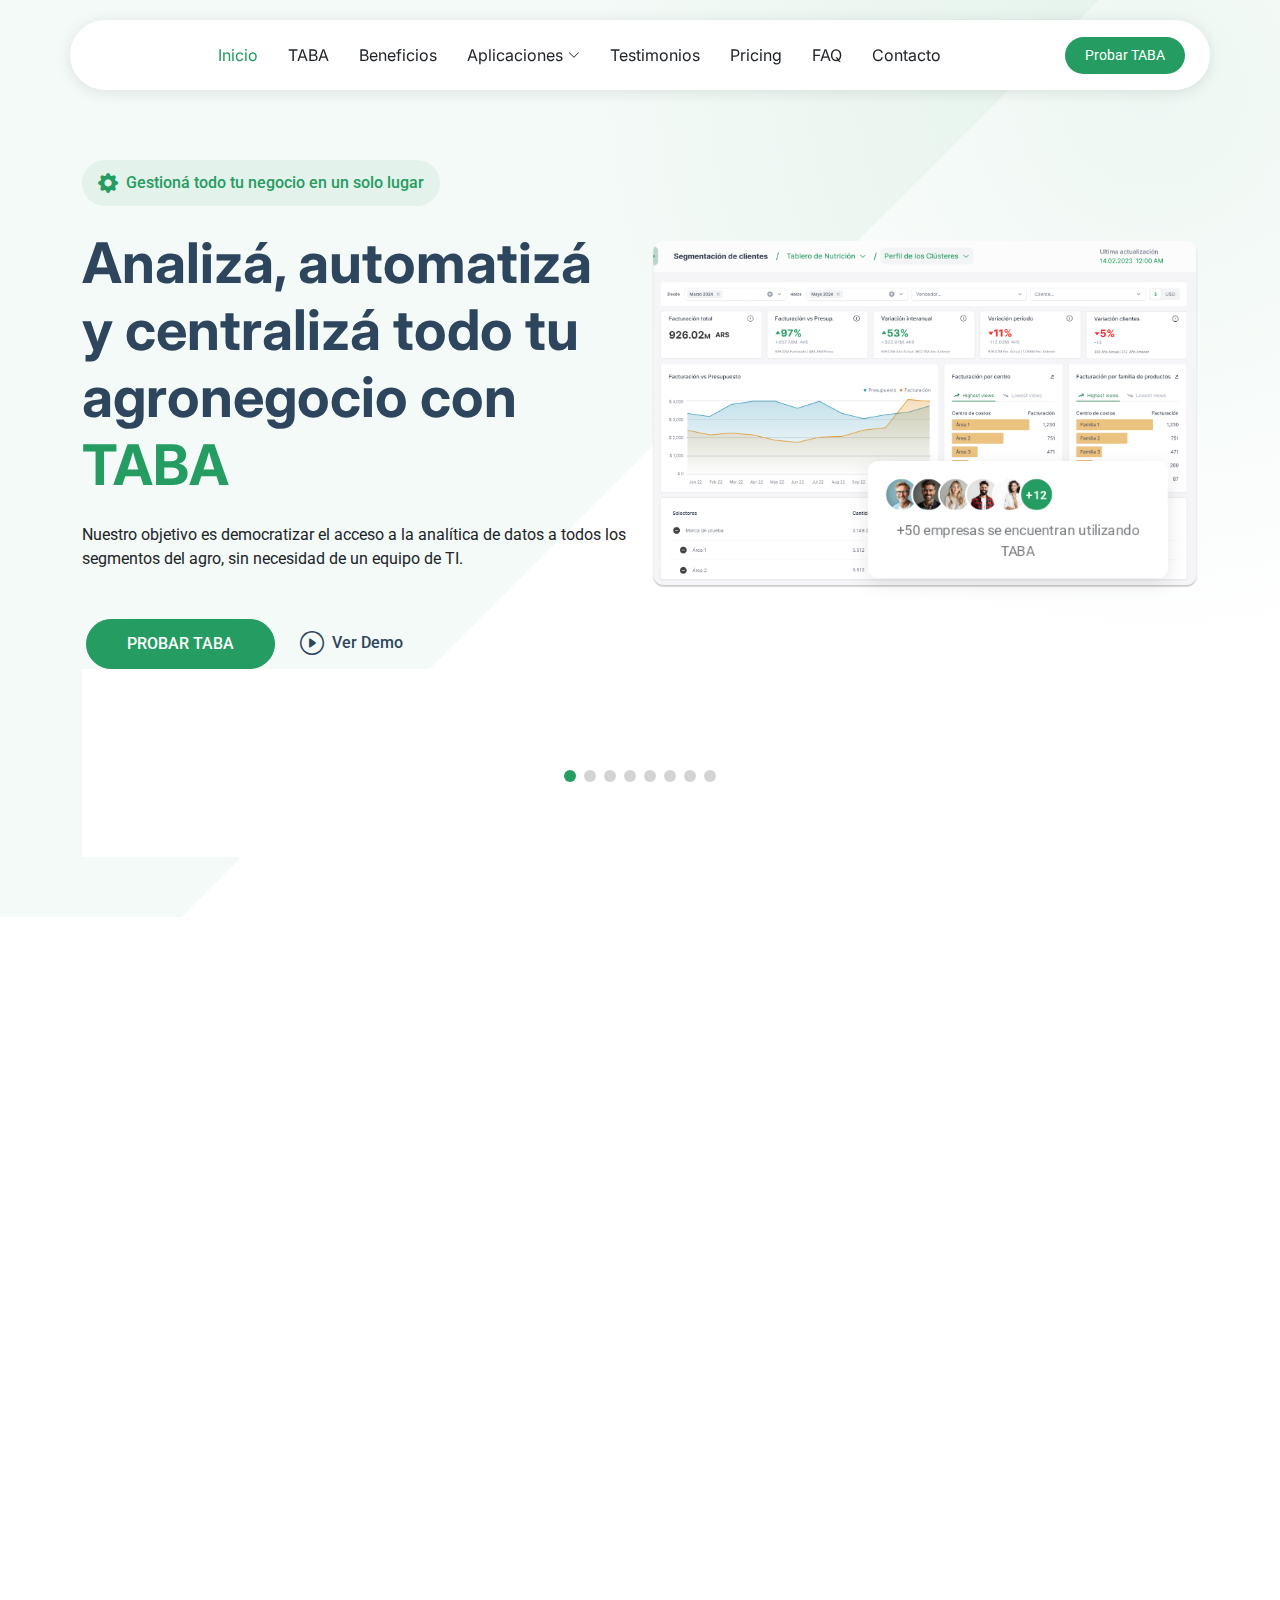
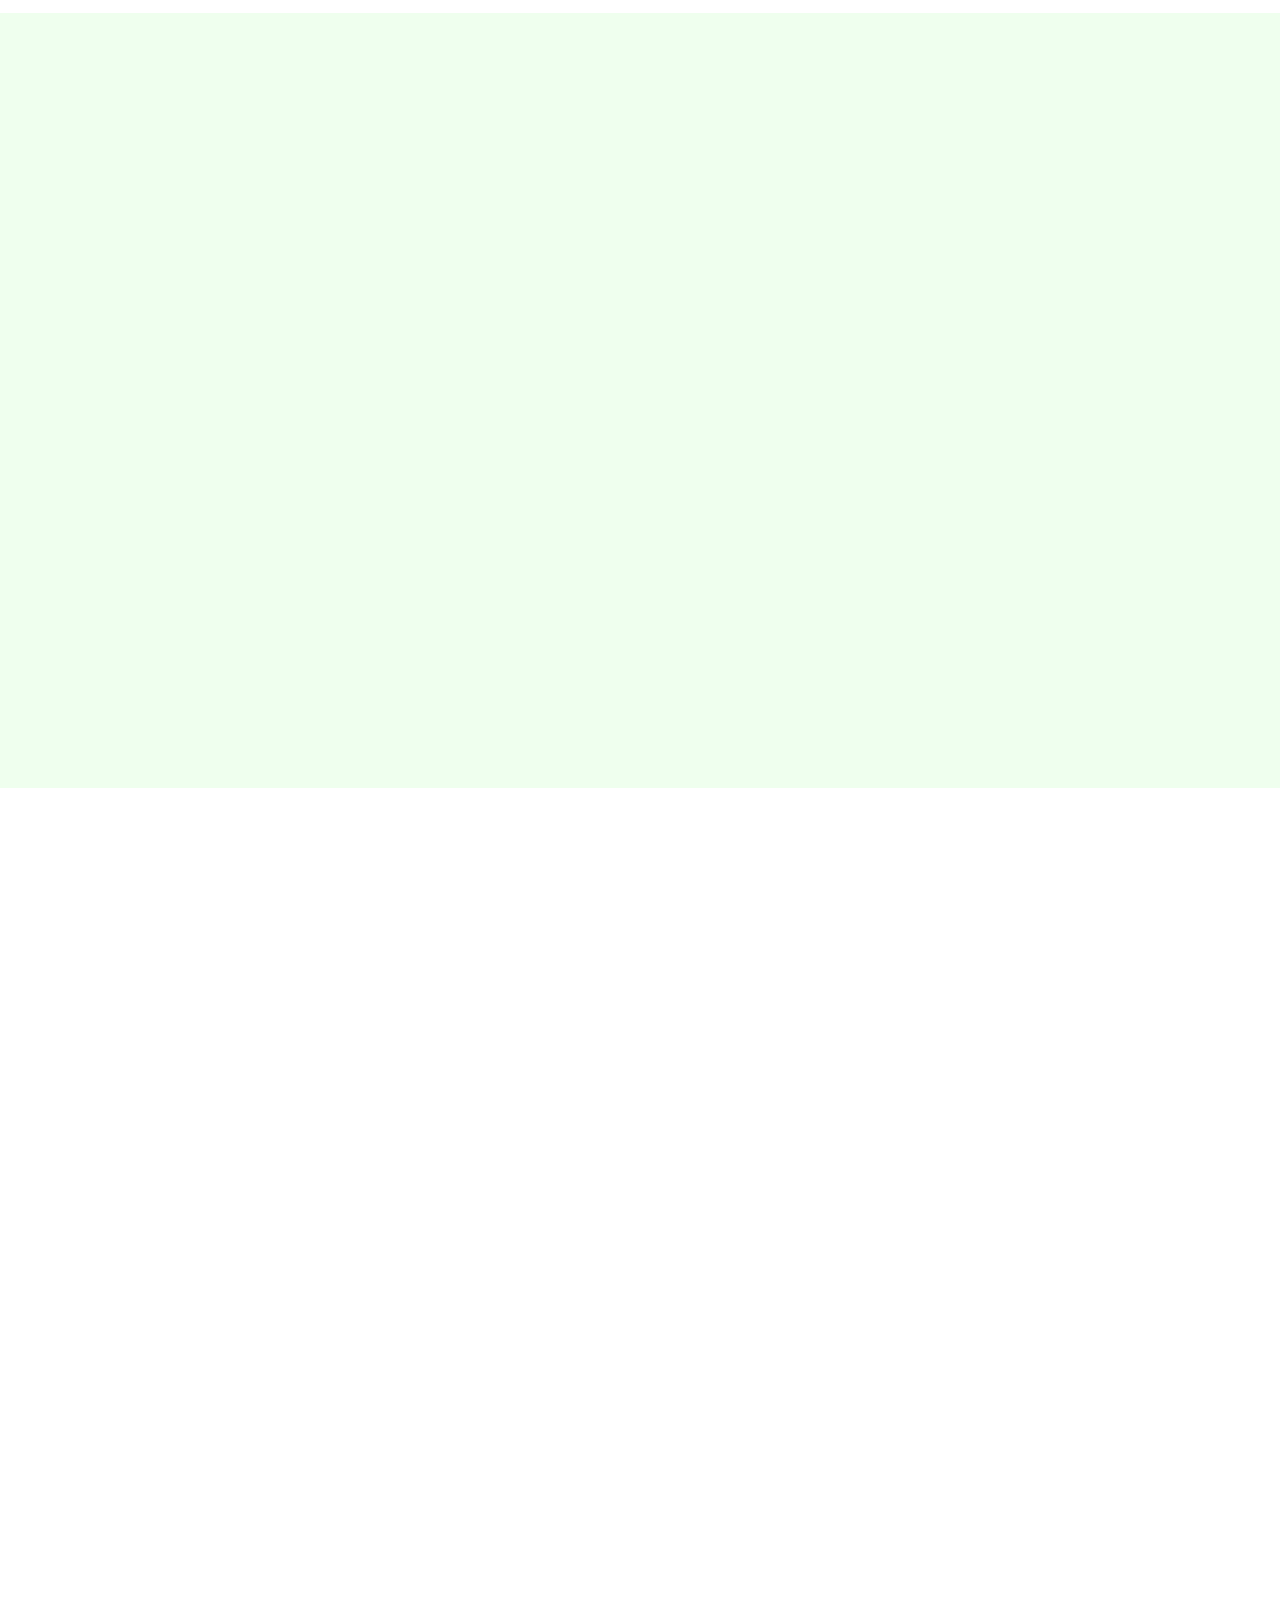
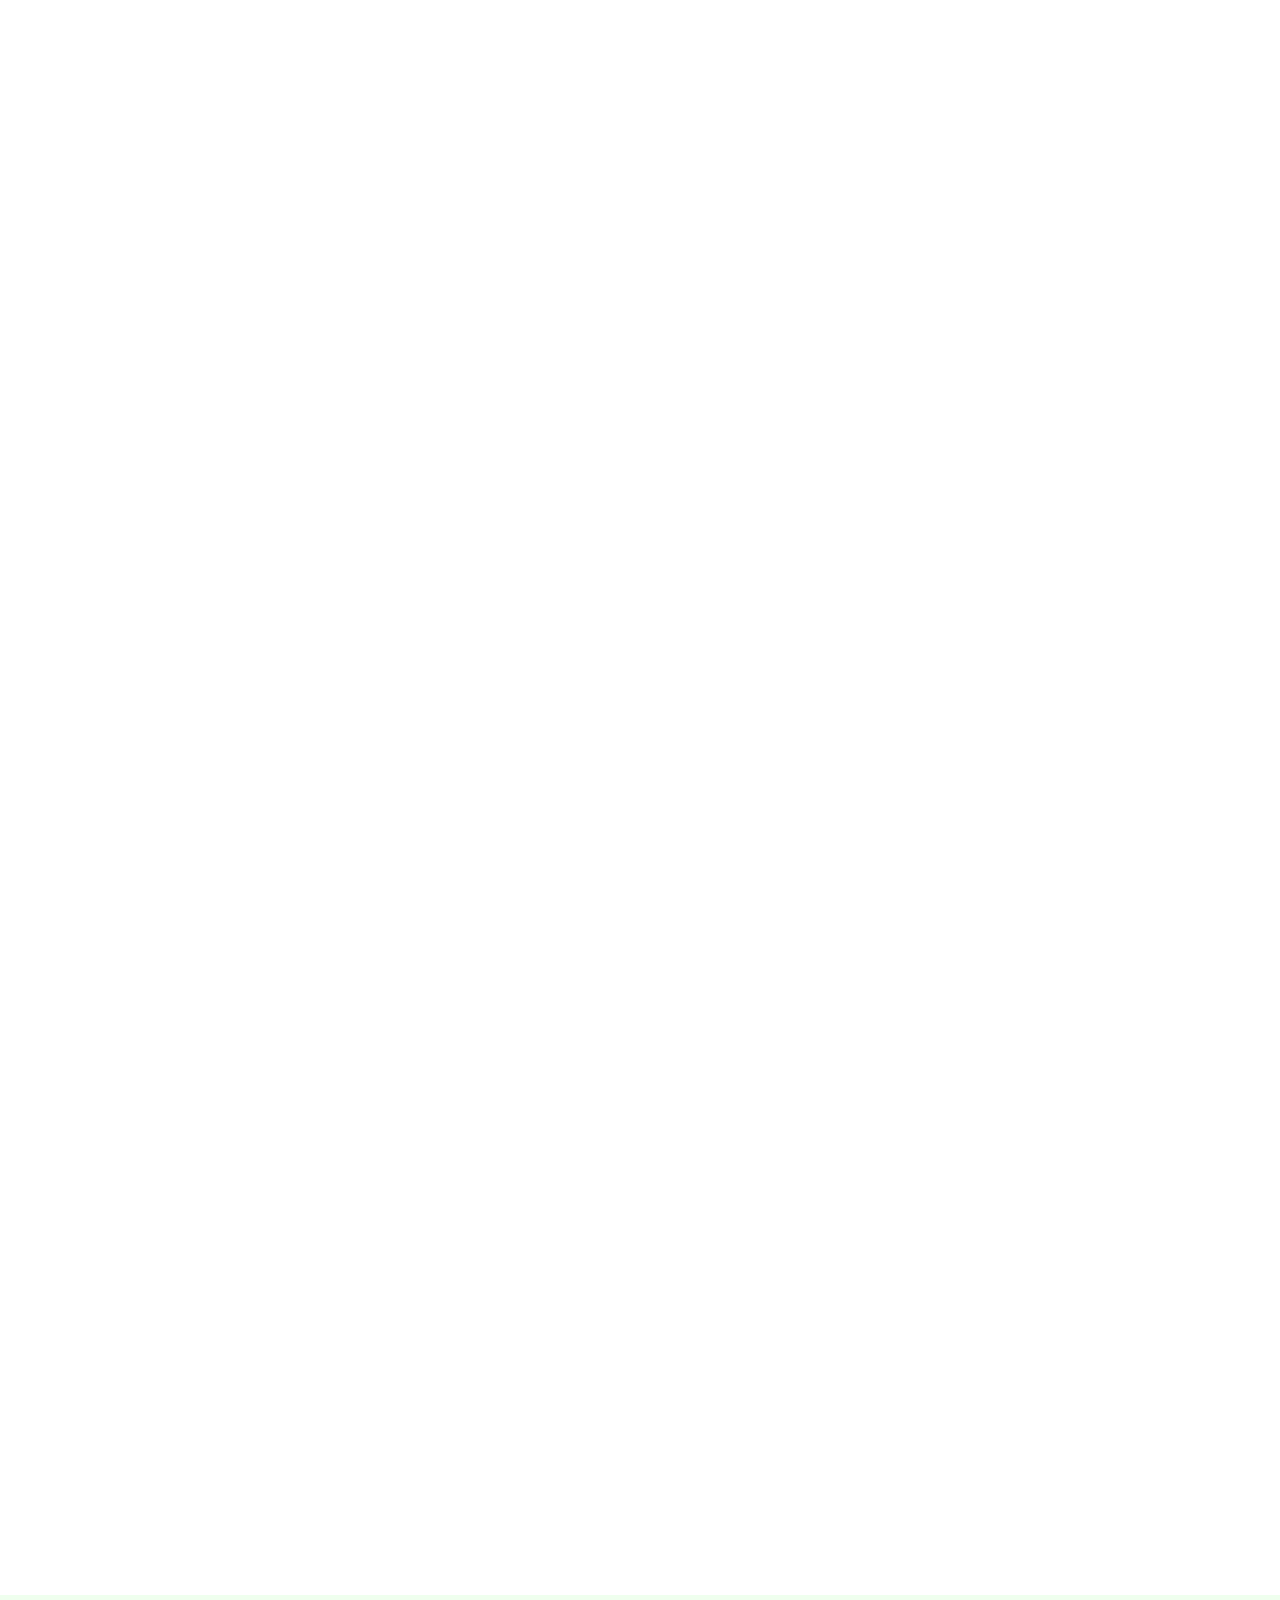
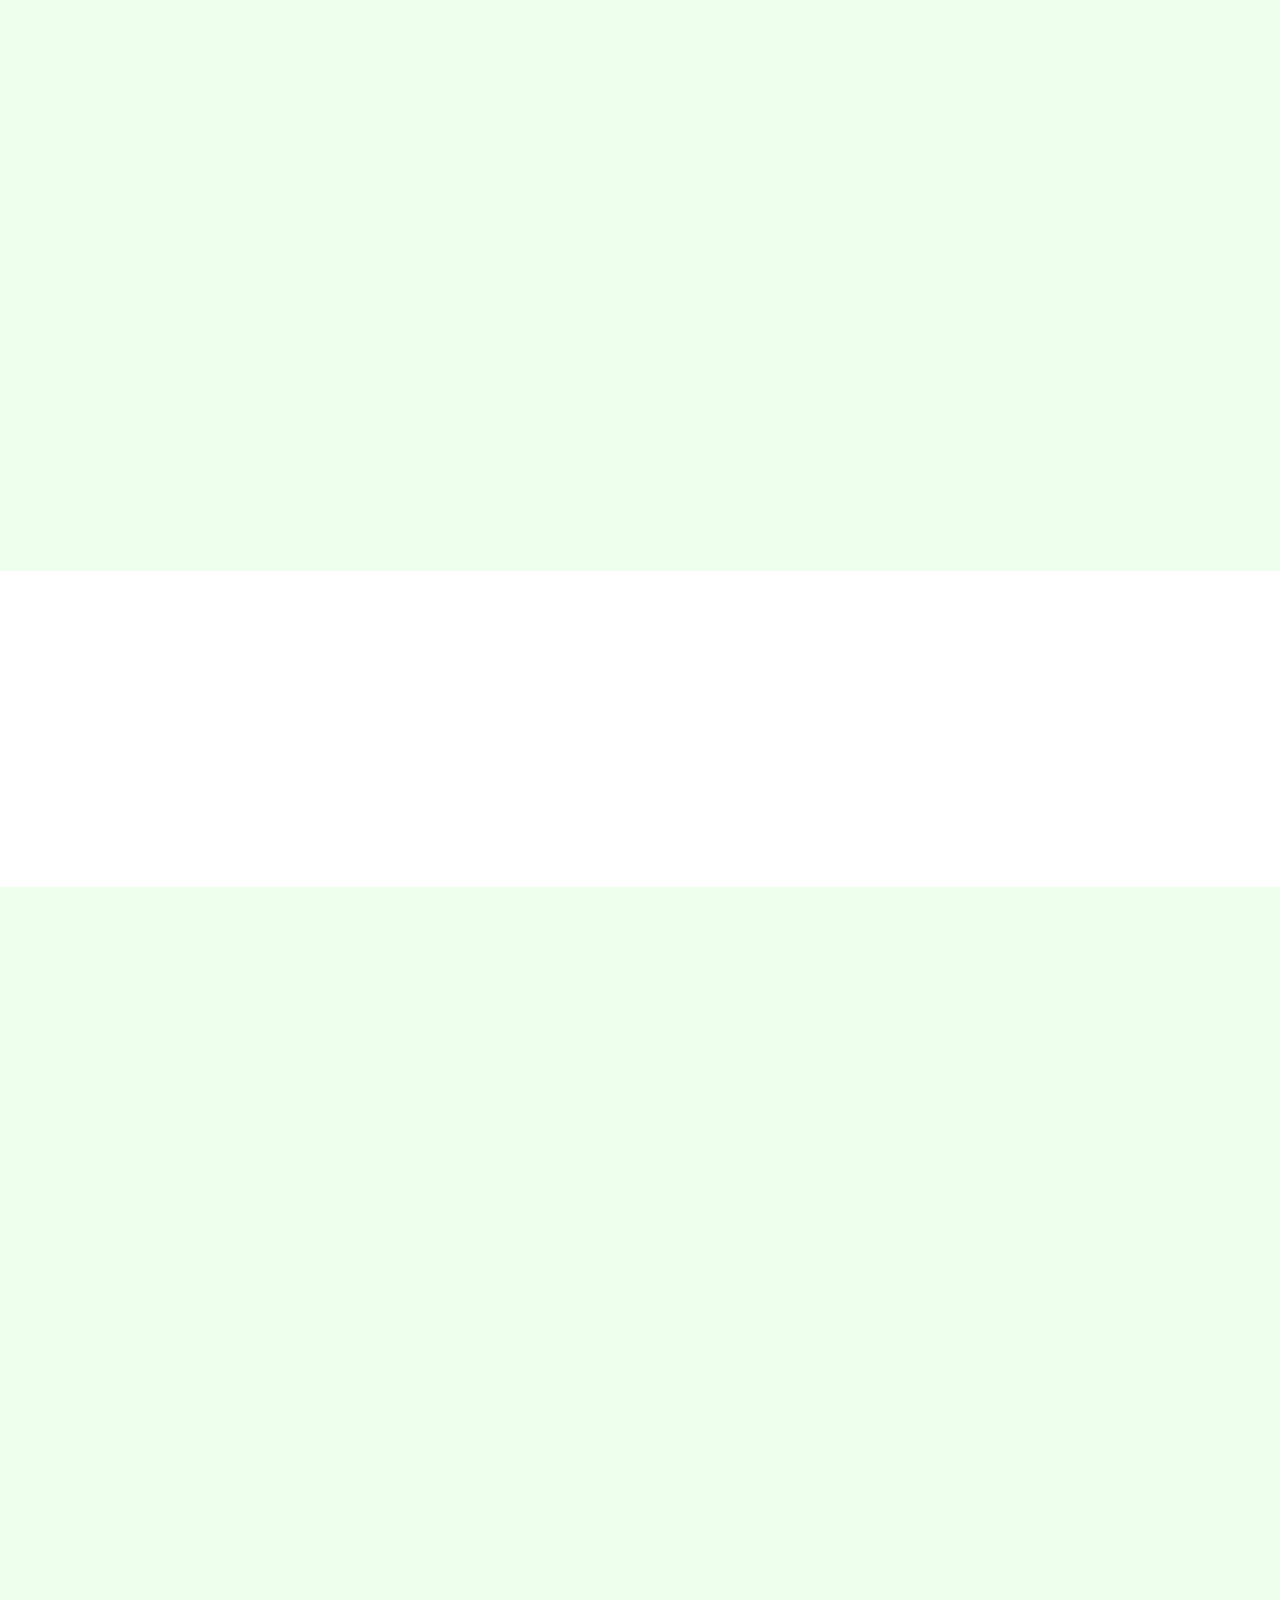
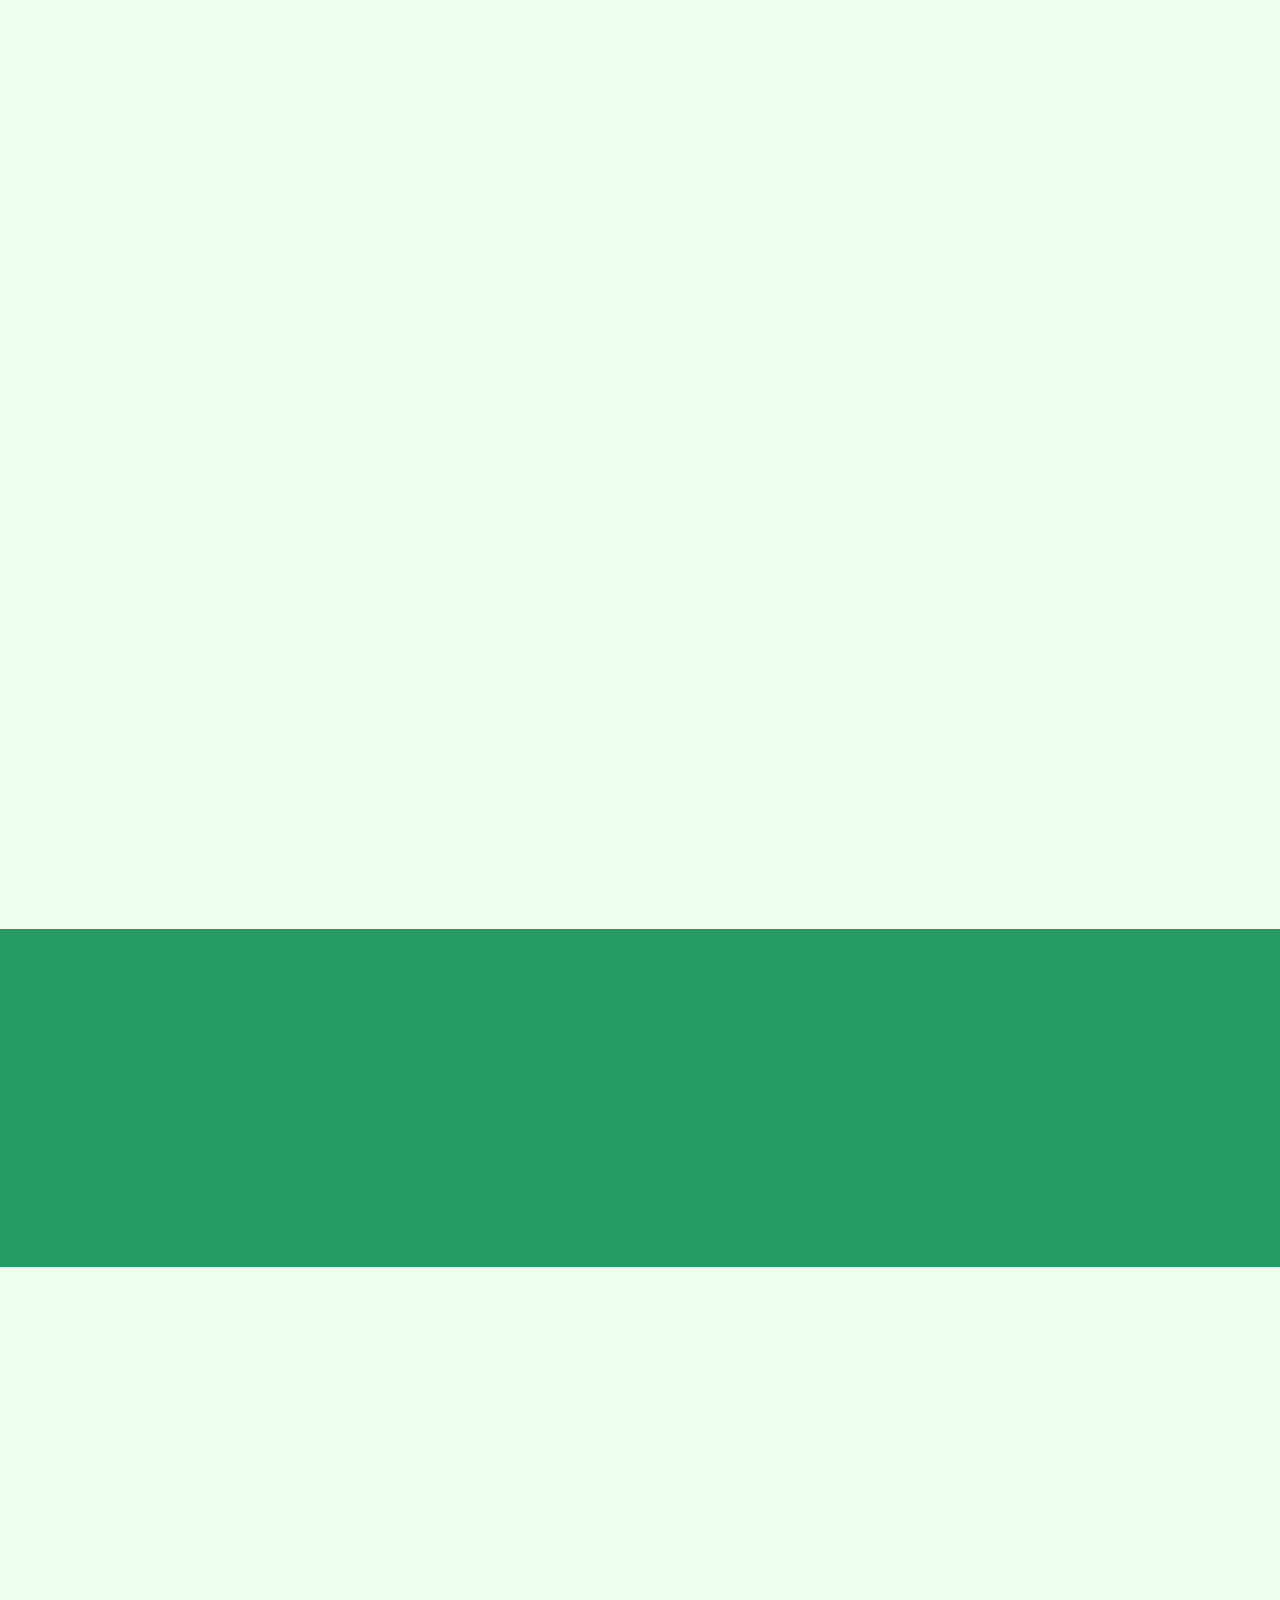
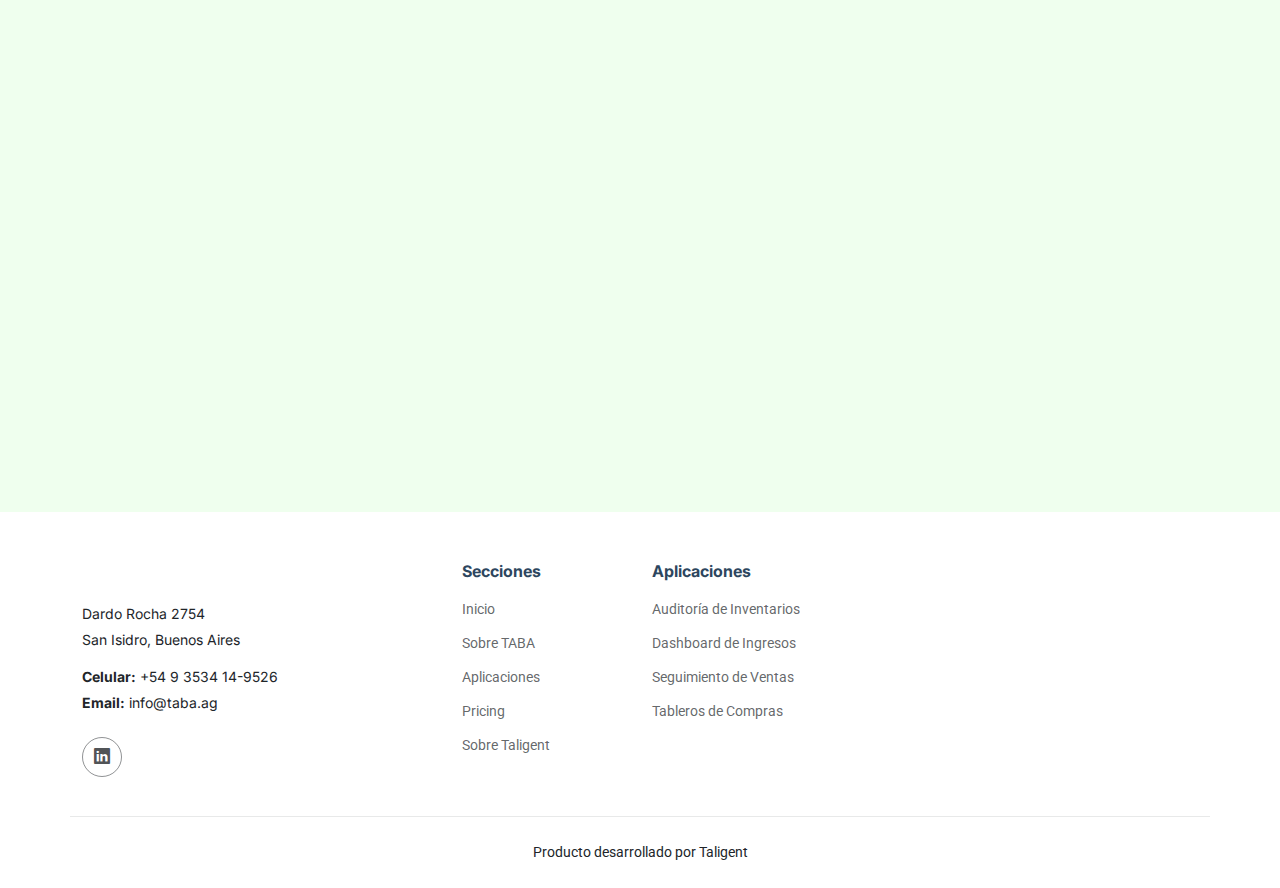
==== index.html @ 94d6a169 "Update index.html" ====
<!DOCTYPE html>
<html lang="en">

<head>
  <meta charset="utf-8">
  <meta content="width=device-width, initial-scale=1.0" name="viewport">
  <title>TABA - Taligent AgriBusiness Applications</title>
  <meta name="description" content="">
  <meta name="keywords" content="">

  <!-- Favicons -->
  <link href="assets/img/favicon.png" rel="icon">
  <link href="assets/img/apple-touch-icon.png" rel="apple-touch-icon">

  <!-- Fonts -->
  <link href="https://fonts.googleapis.com" rel="preconnect">
  <link href="https://fonts.gstatic.com" rel="preconnect" crossorigin>
  <link href="https://fonts.googleapis.com/css2?family=Roboto:ital,wght@0,100;0,300;0,400;0,500;0,700;0,900;1,100;1,300;1,400;1,500;1,700;1,900&family=Inter:wght@100;200;300;400;500;600;700;800;900&family=Nunito:ital,wght@0,200;0,300;0,400;0,500;0,600;0,700;0,800;0,900;1,200;1,300;1,400;1,500;1,600;1,700;1,800;1,900&display=swap" rel="stylesheet">

  <!-- Vendor CSS Files -->
  <link href="assets/vendor/bootstrap/css/bootstrap.min.css" rel="stylesheet">
  <link href="assets/vendor/bootstrap-icons/bootstrap-icons.css" rel="stylesheet">
  <link href="assets/vendor/aos/aos.css" rel="stylesheet">
  <link href="assets/vendor/glightbox/css/glightbox.min.css" rel="stylesheet">
  <link href="assets/vendor/swiper/swiper-bundle.min.css" rel="stylesheet">

  <link href="assets/css/main.css" rel="stylesheet">

 
</head>

<body class="index-page">

  <header id="header" class="header d-flex align-items-center fixed-top">
    <div class="header-container container-fluid container-xl position-relative d-flex align-items-center justify-content-between">

      <a href="index.html" class="logo d-flex align-items-center me-auto me-xl-0">
        <!-- Uncomment the line below if you also wish to use an image logo -->
        <img src="assets/img/logo-TABA.svg" alt="">
      </a>

      <nav id="navmenu" class="navmenu">
        <ul>
          <li><a href="#hero" class="active">Inicio</a></li>
          <li><a href="#about">TABA</a></li>
          <li><a href="#services">Beneficios</a></li>
          <li class="dropdown"><a href="#"><span>Aplicaciones</span> <i class="bi bi-chevron-down toggle-dropdown"></i></a>
            <ul>
              <li><a href="#">Auditoría de Inventarios</a></li>
              <!--<li class="dropdown"><a href="#"><span>Deep Dropdown</span> <i class="bi bi-chevron-down toggle-dropdown"></i></a>
                 <ul>
                  <li><a href="#">Deep Dropdown 1</a></li>
                  <li><a href="#">Deep Dropdown 2</a></li>
                  <li><a href="#">Deep Dropdown 3</a></li>
                  <li><a href="#">Deep Dropdown 4</a></li>
                  <li><a href="#">Deep Dropdown 5</a></li>
                </ul>
              </li> -->
              <li><a href="#">Dashboard de Ingresos</a></li>
              <li><a href="#">Seguimiento de Ventas</a></li>
              <li><a href="#">Tablero de Compras</a></li>
            </ul>
          </li>
          <li><a href="#testimonials">Testimonios</a></li>
          <li><a href="#pricing">Pricing</a></li>
          <li><a href="#FAQ">FAQ</a></li>
          <li><a href="#contact">Contacto</a></li>
        </ul>
        <i class="mobile-nav-toggle d-xl-none bi bi-list"></i>
      </nav>

      <a class="btn-getstarted" href="index.html#about">Probar TABA</a>

    </div>
  </header>

  <main class="main">

    <!-- Hero Section -->
    <section id="hero" class="hero section">

      <div class="container" data-aos="fade-up" data-aos-delay="100">

        <div class="row align-items-center">
          <div class="col-lg-6">
            <div class="hero-content" data-aos="fade-up" data-aos-delay="200">
              <div class="company-badge mb-4">
                <i class="bi bi-gear-fill me-2"></i>
                Gestioná todo tu negocio en un solo lugar
              </div>

              <h1 class="mb-4">
                Analizá, automatizá y centralizá todo tu agronegocio con
                <span class="accent-text">TABA</span>
              </h1>

              <p class="mb-4 mb-md-5">
                Nuestro objetivo es democratizar el acceso a la analítica de datos a 
                todos los segmentos del agro, sin necesidad de un equipo de TI.

              </p>

              <div class="hero-buttons">
                <a href="#about" class="btn btn-primary me-0 me-sm-2 mx-1">PROBAR TABA</a>
                <a href="https://drive.google.com/file/d/1p93BTKeZs0mBOceH4B18WSBBqeTkaWm-/view?usp=sharing" class="btn btn-link mt-2 mt-sm-0 glightbox">
                  <i class="bi bi-play-circle me-1"></i>
                  Ver Demo
                </a>
              </div>
            </div>
          </div>

          <div class="col-lg-6">
            <div class="hero-image" data-aos="zoom-out" data-aos-delay="300">
              <img src="assets/img/main-photo.png" alt="Hero Image" class="img-fluid">

              <div class="customers-badge">
                <div class="customer-avatars">
                  <img src="assets/img/avatar-1.webp" alt="Customer 1" class="avatar">
                  <img src="assets/img/avatar-2.webp" alt="Customer 2" class="avatar">
                  <img src="assets/img/avatar-3.webp" alt="Customer 3" class="avatar">
                  <img src="assets/img/avatar-4.webp" alt="Customer 4" class="avatar">
                  <img src="assets/img/avatar-5.webp" alt="Customer 5" class="avatar">
                  <span class="avatar more">+12</span>
                </div>
                <p class="mb-0 mt-2">+50 empresas se encuentran utilizando TABA</p>
              </div>
            </div>
          </div>
        </div>

        <!-- Clients Section -->
    <section id="clients" class="clients section">

      <div class="container" data-aos="fade-up" data-aos-delay="100">

        <div class="swiper init-swiper">
          <script type="application/json" class="swiper-config">
            {
              "loop": true,
              "speed": 600,
              "autoplay": {
                "delay": 5000
              },
              "slidesPerView": "auto",
              "pagination": {
                "el": ".swiper-pagination",
                "type": "bullets",
                "clickable": true
              },
              "breakpoints": {
                "320": {
                  "slidesPerView": 2,
                  "spaceBetween": 40
                },
                "480": {
                  "slidesPerView": 3,
                  "spaceBetween": 60
                },
                "640": {
                  "slidesPerView": 4,
                  "spaceBetween": 80
                },
                "992": {
                  "slidesPerView": 6,
                  "spaceBetween": 120
                }
              }
            }
          </script>
          <div class="swiper-wrapper align-items-center">
            <div class="swiper-slide"><img src="assets/img/clients/edp-agro.png" class="img-fluid" alt=""></div>
            <div class="swiper-slide"><img src="assets/img/clients/Bayer.png" class="img-fluid" alt=""></div>
            <div class="swiper-slide"><img src="assets/img/clients/JBS.png" class="img-fluid" alt=""></div>
            <div class="swiper-slide"><img src="assets/img/clients/ldc.png" class="img-fluid" alt=""></div>
            <div class="swiper-slide"><img src="assets/img/clients/Saman.png" class="img-fluid" alt=""></div>
            <div class="swiper-slide"><img src="assets/img/clients/Tomás-hnos.png" class="img-fluid" alt=""></div>
            <div class="swiper-slide"><img src="assets/img/clients/Viterra.png" class="img-fluid" alt=""></div>
            <div class="swiper-slide"><img src="assets/img/clients/Lartirigoyen.png" class="img-fluid" alt=""></div>
          </div>
          <div class="swiper-pagination"></div>
        </div>

      </div>

    </section><!-- /Clients Section -->

      </div>

    </section><!-- /Hero Section -->

    <!-- About Section -->
    <section id="about" class="about section">

      <div class="container" data-aos="fade-up" data-aos-delay="100">

        <div class="row gy-4 align-items-center justify-content-between">

          <div class="col-xl-5" data-aos="fade-up" data-aos-delay="200">
            <span class="about-meta">Sobre TABA</span>
            <h2 class="about-title">Todo tu trabajo en una única plataforma.</h2>
            <p class="about-description">Conectándose a tus ERP 
              existentes, centralizá y automatizá en un único 
              punto de acceso todas las necesidades de tu empresa,
              <strong> optimizando la productividad y la toma de decisiones</strong>. Logrando de esta manera:

            </p>

            <div class="row feature-list-wrapper">
              <div class="col-md-6">
                <ul class="feature-list">
                  <li><i class="bi bi-check-circle-fill"></i> Centralizar tus datos sobre ventas e ingresos</li>
                  <li><i class="bi bi-check-circle-fill"></i> Obtener información visual e intuitiva actualizada a diario </li>
                  <li><i class="bi bi-check-circle-fill"></i> Digitalizar procesos en la nube </li>
                </ul>
              </div>
              <div class="col-md-6">
                <ul class="feature-list">
                  <li><i class="bi bi-check-circle-fill"></i> Obtener datos precisos y seguros</li>
                  <li><i class="bi bi-check-circle-fill"></i> Acelerar procesos manuales</li>
                  <li><i class="bi bi-check-circle-fill"></i> Optimizar costos en tiempo y dinero</li>
                </ul>
              </div>
            </div>

            <div class="info-wrapper">
              <div class="row gy-4">
                <div class="col-lg-5">
                  <div class="profile d-flex align-items-center gap-3">
                    <img src="assets/img/willy.webp" alt="CEO Profile" class="profile-image">
                    <div>
                      <h4 class="profile-name">Guillermo Block</h4>
                      <p class="profile-position">CEO &amp; Founder</p>
                    </div>
                  </div>
                </div>
                <div class="col-lg-7">
                  <div class="contact-info d-flex align-items-center gap-2">
                    <i class="bi bi-telephone-fill"></i>
                    <div>
                      <p class="contact-label">¡Conversemos!</p>
                      <p class="contact-number">+54 9 3534 14-9526</p>
                    </div>
                  </div>
                </div>
              </div>
            </div>
          </div>

          <div class="col-xl-6" data-aos="fade-up" data-aos-delay="300">
            <div class="image-wrapper">
              <div class="images position-relative" data-aos="zoom-out" data-aos-delay="400">
                <img src="assets/img/estadisticas.png" alt="Business Meeting" class="img-fluid main-image rounded-4">
                <img src="assets/img/taligent-oficina.jpg" alt="Team Discussion" class="img-fluid small-image rounded-4">
              </div>
              <div class="experience-badge floating">
                <h3>+10<span>Años</span></h3>
                <p>impulsando el AgTech</p>
              </div>
            </div>
          </div>
        </div>

      </div>

    </section><!-- /About Section -->


    <!-- Services Section -->
    <section id="services" class="services section light-background">

      <!-- Section Title -->
      <div class="container section-title" data-aos="fade-up">
        <h2>Aplicaciones</h2>
        <p>TABA cuenta con un conjunto de aplicaciones desarrolladas específicamente para la industria del Agro.</p>
      </div><!-- End Section Title -->

      <div class="container" data-aos="fade-up" data-aos-delay="100">

        <div class="row g-4">

          <div class="col-lg-6" data-aos="fade-up" data-aos-delay="100">
            <div class="service-card d-flex">
              <div class="icon flex-shrink-0">
                <i class="bi bi-activity"></i>
              </div>
              <div>
                <h3>Dashboard de Ingresos</h3>
                <p>La aplicación de tablero de ventas tiene como objetivo brindarte una visualización cómoda y completa de tus datos comerciales.</p>
                <a href="service-details.html" class="read-more">Conocer más <i class="bi bi-arrow-right"></i></a>
              </div>
            </div>
          </div><!-- End Service Card -->

          <div class="col-lg-6" data-aos="fade-up" data-aos-delay="200">
            <div class="service-card d-flex">
              <div class="icon flex-shrink-0">
                <i class="bi bi-diagram-3"></i>
              </div>
              <div>
                <h3>Auditoría de Inventarios</h3>
                <p>La aplicación de auditoría de inventarios te permite realizar controles de stock de manera rápida, digital y segura. 
                  <br> Permite controlar cada planta, depósito y recinto en cuestión de segundos.</p>
                <a href="service-details.html" class="read-more">Conocer más <i class="bi bi-arrow-right"></i></a>
              </div>
            </div>
          </div><!-- End Service Card -->

          <div class="col-lg-6" data-aos="fade-up" data-aos-delay="300">
            <div class="service-card d-flex">
              <div class="icon flex-shrink-0">
                <i class="bi bi-easel"></i>
              </div>
              <div>
                <h3>Seguimiento de Ventas</h3>
                <p>Con la función de Seguimiento de Ventas vas a poder agrupar y explotar la información sobre tus compradores.</p>
                <a href="service-details.html" class="read-more">Conocer más <i class="bi bi-arrow-right"></i></a>
              </div>
            </div>
          </div><!-- End Service Card -->

          <div class="col-lg-6" data-aos="fade-up" data-aos-delay="400">
            <div class="service-card d-flex">
              <div class="icon flex-shrink-0">
                <i class="bi bi-clipboard-data"></i>
              </div>
              <div>
                <h3>Tablero de Compras</h3>
                <p>Conocé los egresos de tu empresa, tus proveedores, gastos y categorías. Tené el control de dónde está yendo el dinero de tu negocio.</p>
                <a href="service-details.html" class="read-more">Conocer más <i class="bi bi-arrow-right"></i></a>
              </div>
            </div>
          </div><!-- End Service Card -->

        </div>



      </div>

    </section><!-- /Services Section -->

        <!-- Features Section -->
        <section id="features" class="features section">

          <!-- Section Title -->
          <div class="container section-title" data-aos="fade-up">
            <h2>¿Por qué usar TABA?</h2>
            <p>TABA trabaja con todas las áreas del negocio para obtener lo mejor de tus datos.</p>
          </div><!-- End Section Title -->
    
          <div class="container">
    
            <div class="d-flex justify-content-center">
    
              <ul class="nav nav-tabs" data-aos="fade-up" data-aos-delay="100">
    
                <li class="nav-item">
                  <a class="nav-link active show" data-bs-toggle="tab" data-bs-target="#features-tab-1">
                    <h4>Directorio / C-Level</h4>
                  </a>
                </li><!-- End tab nav item -->
    
                <li class="nav-item">
                  <a class="nav-link" data-bs-toggle="tab" data-bs-target="#features-tab-2">
                    <h4>Administración y Finanzas</h4>
                  </a><!-- End tab nav item -->
    
                </li>
                <li class="nav-item">
                  <a class="nav-link" data-bs-toggle="tab" data-bs-target="#features-tab-3">
                    <h4>Comercial</h4>
                  </a>
                </li><!-- End tab nav item -->
    
              </ul>
    
            </div>
    
            <div class="tab-content" data-aos="fade-up" data-aos-delay="200">
    
              <div class="tab-pane fade active show" id="features-tab-1">
                <div class="row">
                  <div class="col-lg-6 order-2 order-lg-1 mt-3 mt-lg-0 d-flex flex-column justify-content-center">
                    <h3>La información más importante, dónde necesites</h3>
                    <p class="fst-italic">
                      Permite ver a un alto nivel los indicadores claves 
                      de la empresa, para que el dueño, gerentes, directores, 
                      socios de las empresas puedan con un clic acceder a la 
                      información clave del negocio y a partir de allí tomar 
                      decisiones.
                    </p>
                    <ul>
                      <li><i class="bi bi-check2-all"></i> <span>Disponible desde cualquier parte del mundo</span></li>
                      <li><i class="bi bi-check2-all"></i> <span>Accesible en computadora, notebook, tablet o celular</span></li>
                      <li><i class="bi bi-check2-all"></i> <span>Conocé toda la información por vendedor, distribuidor y cliente.</span></li>
                    </ul>
                  </div>
                  <div class="col-lg-6 order-1 order-lg-2 text-center">
                    <img src="assets/img/Tablero-directorio.png" alt="" class="img-fluid">
                  </div>
                </div>
              </div><!-- End tab content item -->
    
              <div class="tab-pane fade" id="features-tab-2">
                <div class="row">
                  <div class="col-lg-6 order-2 order-lg-1 mt-3 mt-lg-0 d-flex flex-column justify-content-center">
                    <h3>El estado contable de tu negocio al alcance de tu mano</h3>
                    <p class="fst-italic">
                      TABA permite a las empresas mejorar la gestión 
                      de recursos, optimizar costos y mantener un control más 
                      eficiente sobre sus operaciones financieras y 
                      administrativas.
                    </p>
                    <ul>
                      <li><i class="bi bi-check2-all"></i> <span>Centralización de información financiera.</span></li>
                      <li><i class="bi bi-check2-all"></i> <span>Automatización de procesos administrativos.</span></li>
                      <li><i class="bi bi-check2-all"></i> <span>Visibilidad en tiempo real.</span></li>
                      <li><i class="bi bi-check2-all"></i> <span>Optimización de costos operativos.</span></li>
                    </ul>
                  </div>
                  <div class="col-lg-6 order-1 order-lg-2 text-center">
                    <img src="assets/img/tablero-administración.png" alt="" class="img-fluid">
                  </div>
                </div>
              </div><!-- End tab content item -->
    
              <div class="tab-pane fade" id="features-tab-3">
                <div class="row">
                  <div class="col-lg-6 order-2 order-lg-1 mt-3 mt-lg-0 d-flex flex-column justify-content-center">
                    <h3>Voluptatibus commodi accusamu</h3>
                    <ul>
                      <li><i class="bi bi-check2-all"></i> <span>Brinda un seguimiento detallado de las ventas por cliente, producto, región y canal.</span></li>
                      <li><i class="bi bi-check2-all"></i> <span>Facilita la identificación de oportunidades de negociación.</span></li>
                      <li><i class="bi bi-check2-all"></i> <span>Ayuda al equipo comercial a detectar oportunidades de cross-selling y up-selling.</span></li>
                      <li><i class="bi bi-check2-all"></i> <span>Permite identificar tendencias, productos más rentables y clientes estratégicos.</span></li>
                    </ul>
                    <p class="fst-italic">
                      Las aplicaciones especializadas permiten
                       al equipo comercial comprender mejor el
                        comportamiento del mercado y optimizar
                         sus esfuerzos de ventas y compras.
                    </p>
                  </div>
                  <div class="col-lg-6 order-1 order-lg-2 text-center">
                    <img src="assets/img/tablero-comercial.png" alt="" class="img-fluid">
                  </div>
                </div>
              </div><!-- End tab content item -->
    
            </div>
    
          </div>
    
        </section><!-- /Features Section -->

    <!-- Features Cards Section -->
    <section id="features-cards" class="features-cards section">

      <div class="container">

        <div class="row gy-4">

          <div class="col-xl-3 col-md-6" data-aos="zoom-in" data-aos-delay="100">
            <div class="feature-box orange">
              <i class="bi bi-cloud"></i>
              <h4>+20 empresas incorporaron TABA</h4>
              <p>Más de 20 empresas y 100 usuarios se encuentran utilizando las funcionalidades de TABA.</p>
            </div>
          </div><!-- End Feature Borx-->

          <div class="col-xl-3 col-md-6" data-aos="zoom-in" data-aos-delay="200">
            <div class="feature-box blue">
              <i class="bi bi-patch-check"></i>
              <h4>Aumento en la productividad</h4>
              <p>El 100% de nuestros clientes reconocen un aumento significativo en su productividad de hasta 7 veces más.</p>
            </div>
          </div><!-- End Feature Borx-->

          <div class="col-xl-3 col-md-6" data-aos="zoom-in" data-aos-delay="300">
            <div class="feature-box green">
              <i class="bi bi-sunrise"></i>
              <h4>Expertise en el agro</h4>
              <p>TABA fue desarrollado por un equipo de Ingenieros Agrónomos y especialista en análisis de datos para el agro.</p>
            </div>
          </div><!-- End Feature Borx-->

          <div class="col-xl-3 col-md-6" data-aos="zoom-in" data-aos-delay="400">
            <div class="feature-box red">
              <i class="bi bi-shield-check"></i>
              <h4>Soluciones a medida</h4>
              <p>La analítica y aplicaciones de TABA está 100% personalizada para el agro.</p>
            </div>
          </div><!-- End Feature Borx-->

        </div>

      </div>

    </section><!-- /Features Cards Section -->

    <!-- Features 2 Section -->
    <section id="features-2" class="features-2 section">

      <div class="container" data-aos="fade-up" data-aos-delay="100">

        <div class="row align-items-center">

          <div class="col-lg-4">

            <div class="feature-item text-end mb-5" data-aos="fade-right" data-aos-delay="200">
              <div class="d-flex align-items-center justify-content-end gap-4">
                <div class="feature-content">
                  <h3>Utilizalo dónde quieras</h3>
                  <p>Accedé a tu información desde cualquier lugar, sin límites.</p>
                </div>
                <div class="feature-icon flex-shrink-0">
                  <i class="bi bi-display"></i>
                </div>
              </div>
            </div><!-- End .feature-item -->

            <div class="feature-item text-end mb-5" data-aos="fade-right" data-aos-delay="300">
              <div class="d-flex align-items-center justify-content-end gap-4">
                <div class="feature-content">
                  <h3>No necesitás un equipo de IT</h3>
                  <p>Empoderá tu negocio con datos, sin complicaciones técnicas.</p>
                </div>
                <div class="feature-icon flex-shrink-0">
                  <i class="bi bi-feather"></i>
                </div>
              </div>
            </div><!-- End .feature-item -->

            <div class="feature-item text-end" data-aos="fade-right" data-aos-delay="400">
              <div class="d-flex align-items-center justify-content-end gap-4">
                <div class="feature-content">
                  <h3>Gestioná los permisos y usuarios</h3>
                  <p>Controlá quién accede a qué con total seguridad.</p>
                </div>
                <div class="feature-icon flex-shrink-0">
                  <i class="bi bi-eye"></i>
                </div>
              </div>
            </div><!-- End .feature-item -->

          </div>

          <div class="col-lg-4" data-aos="zoom-in" data-aos-delay="200">
            <div class="phone-mockup text-center">
              <img src="assets/img/phone-app-screen.png" alt="Phone Mockup" class="img-fluid">
            </div>
          </div><!-- End Phone Mockup -->

          <div class="col-lg-4">

            <div class="feature-item mb-5" data-aos="fade-left" data-aos-delay="200">
              <div class="d-flex align-items-center gap-4">
                <div class="feature-icon flex-shrink-0">
                  <i class="bi bi-code-square"></i>
                </div>
                <div class="feature-content">
                  <h3>Integrable con tu ERP</h3>
                  <p>Conectate fácilmente con tus sistemas existentes.</p>
                </div>
              </div>
            </div><!-- End .feature-item -->

            <div class="feature-item mb-5" data-aos="fade-left" data-aos-delay="300">
              <div class="d-flex align-items-center gap-4">
                <div class="feature-icon flex-shrink-0">
                  <i class="bi bi-phone"></i>
                </div>
                <div class="feature-content">
                  <h3>Apto todos los dispositivos</h3>
                  <p>Optimizado para desktop, tablet y móvil.</p>
                </div>
              </div>
            </div><!-- End .feature-item -->

            <div class="feature-item" data-aos="fade-left" data-aos-delay="400">
              <div class="d-flex align-items-center gap-4">
                <div class="feature-icon flex-shrink-0">
                  <i class="bi bi-browser-chrome"></i>
                </div>
                <div class="feature-content">
                  <h3>Nuevas aplicaciones</h3>
                  <p>Nuevas aplicaciones diseñadas para tus necesidades.</p>
                </div>
              </div>
            </div><!-- End .feature-item -->

          </div>
        </div>

      </div>

    </section><!-- /Features 2 Section -->

    <!-- Call To Action Section -->
    <section id="call-to-action" class="call-to-action section">

      <div class="container" data-aos="fade-up" data-aos-delay="100">

        <div class="row content justify-content-center align-items-center position-relative">
          <div class="col-lg-8 mx-auto text-center">
            <h2 class="display-4 mb-4">Probá TABA gratis por 2 meses</h2>
            <p class="mb-4">¿No estás decidido si empezar con TABA? Te ofrecemos dos meses gratis para que te saques la duda y 25% de descuento para que te adaptes el primer año</p>
            <a href="#" class="btn btn-cta">Quiero probar</a>
          </div>

          <!-- Abstract Background Elements -->
          <div class="shape shape-1">
            <svg viewBox="0 0 200 200" xmlns="http://www.w3.org/2000/svg">
              <path d="M47.1,-57.1C59.9,-45.6,68.5,-28.9,71.4,-10.9C74.2,7.1,71.3,26.3,61.5,41.1C51.7,55.9,35,66.2,16.9,69.2C-1.3,72.2,-21,67.8,-36.9,57.9C-52.8,48,-64.9,32.6,-69.1,15.1C-73.3,-2.4,-69.5,-22,-59.4,-37.1C-49.3,-52.2,-32.8,-62.9,-15.7,-64.9C1.5,-67,34.3,-68.5,47.1,-57.1Z" transform="translate(100 100)"></path>
            </svg>
          </div>

          <div class="shape shape-2">
            <svg viewBox="0 0 200 200" xmlns="http://www.w3.org/2000/svg">
              <path d="M41.3,-49.1C54.4,-39.3,66.6,-27.2,71.1,-12.1C75.6,3,72.4,20.9,63.3,34.4C54.2,47.9,39.2,56.9,23.2,62.3C7.1,67.7,-10,69.4,-24.8,64.1C-39.7,58.8,-52.3,46.5,-60.1,31.5C-67.9,16.4,-70.9,-1.4,-66.3,-16.6C-61.8,-31.8,-49.7,-44.3,-36.3,-54C-22.9,-63.7,-8.2,-70.6,3.6,-75.1C15.4,-79.6,28.2,-58.9,41.3,-49.1Z" transform="translate(100 100)"></path>
            </svg>
          </div>

          <!-- Dot Pattern Groups -->
          <div class="dots dots-1">
            <svg viewBox="0 0 100 100" xmlns="http://www.w3.org/2000/svg">
              <pattern id="dot-pattern" x="0" y="0" width="20" height="20" patternUnits="userSpaceOnUse">
                <circle cx="2" cy="2" r="2" fill="currentColor"></circle>
              </pattern>
              <rect width="100" height="100" fill="url(#dot-pattern)"></rect>
            </svg>
          </div>

          <div class="dots dots-2">
            <svg viewBox="0 0 100 100" xmlns="http://www.w3.org/2000/svg">
              <pattern id="dot-pattern-2" x="0" y="0" width="20" height="20" patternUnits="userSpaceOnUse">
                <circle cx="2" cy="2" r="2" fill="currentColor"></circle>
              </pattern>
              <rect width="100" height="100" fill="url(#dot-pattern-2)"></rect>
            </svg>
          </div>

          <div class="shape shape-3">
            <svg viewBox="0 0 200 200" xmlns="http://www.w3.org/2000/svg">
              <path d="M43.3,-57.1C57.4,-46.5,71.1,-32.6,75.3,-16.2C79.5,0.2,74.2,19.1,65.1,35.3C56,51.5,43.1,65,27.4,71.7C11.7,78.4,-6.8,78.3,-23.9,72.4C-41,66.5,-56.7,54.8,-65.4,39.2C-74.1,23.6,-75.8,4,-71.7,-13.2C-67.6,-30.4,-57.7,-45.2,-44.3,-56.1C-30.9,-67,-15.5,-74,0.7,-74.9C16.8,-75.8,33.7,-70.7,43.3,-57.1Z" transform="translate(100 100)"></path>
            </svg>
          </div>
        </div>

      </div>

    </section><!-- /Call To Action Section -->

    

    <!-- Testimonials Section -->
    <section id="testimonials" class="testimonials section light-background">

      <!-- Section Title -->
      <div class="container section-title" data-aos="fade-up">
        <h2>Testimonios</h2>
        <p>Más de 20 empresas probaron TABA y están felices de contar su experiencia.</p>
      </div><!-- End Section Title -->

      <div class="container">

        <div class="row g-5">

          <div class="col-lg-6" data-aos="fade-up" data-aos-delay="100">
            <div class="testimonial-item">
              <img src="assets/img/testimonials/tomas-berisso.png" class="testimonial-img" alt="">
              <h3>Tomás Berisso</h3>
              <h4>Director de EDP Agro</h4>
              <div class="stars">
                <i class="bi bi-star-fill"></i><i class="bi bi-star-fill"></i><i class="bi bi-star-fill"></i><i class="bi bi-star-fill"></i><i class="bi bi-star-fill"></i>
              </div>
              <p>
                <i class="bi bi-quote quote-icon-left"></i>
                <span>TABA me permite acceder a una plataforma unificada donde ver mis reportes de gestión de una manera amigable, con filtros e información que necesito todos los días. Me permite proyectar ideas para aplicarlo en el corto plazo, dejando de lado la sensación de no saber cómo empezar, transformándolo en un hecho.</span>
                <i class="bi bi-quote quote-icon-right"></i>
              </p>
            </div>
          </div><!-- End testimonial item -->

          <div class="col-lg-6" data-aos="fade-up" data-aos-delay="100">
            <div class="testimonial-item">
              <img src="assets/img/testimonials/tomas-berisso.png" class="testimonial-img" alt="">
              <h3>Tomás Berisso</h3>
              <h4>Director de EDP Agro</h4>
              <div class="stars">
                <i class="bi bi-star-fill"></i><i class="bi bi-star-fill"></i><i class="bi bi-star-fill"></i><i class="bi bi-star-fill"></i><i class="bi bi-star-fill"></i>
              </div>
              <p>
                <i class="bi bi-quote quote-icon-left"></i>
                <span>TABA me permite acceder a una plataforma unificada donde ver mis reportes de gestión de una manera amigable, con filtros e información que necesito todos los días. Me permite proyectar ideas para aplicarlo en el corto plazo, dejando de lado la sensación de no saber cómo empezar, transformándolo en un hecho.</span>
                <i class="bi bi-quote quote-icon-right"></i>
              </p>
            </div>
          </div><!-- End testimonial item -->


        </div>

      </div>

    </section><!-- /Testimonials Section -->

    <!-- Stats Section -->
    <section id="stats" class="stats section">

      <div class="container" data-aos="fade-up" data-aos-delay="100">

        <div class="row gy-4">

          <div class="col-lg-3 col-md-6">
            <div class="stats-item text-center w-100 h-100">
              <span data-purecounter-start="0" data-purecounter-end="20" data-purecounter-duration="1" class="purecounter"></span>
              <p>Clientes</p>
            </div>
          </div><!-- End Stats Item -->

          <div class="col-lg-3 col-md-6">
            <div class="stats-item text-center w-100 h-100">
              <span data-purecounter-start="0" data-purecounter-end="10" data-purecounter-duration="1" class="purecounter"></span>
              <p>Años de Experiencia</p>
            </div>
          </div><!-- End Stats Item -->

          <div class="col-lg-3 col-md-6">
            <div class="stats-item text-center w-100 h-100">
              <span data-purecounter-start="0" data-purecounter-end="500" data-purecounter-duration="1" class="purecounter"></span>
              <p>Usuarios</p>
            </div>
          </div><!-- End Stats Item -->

          <div class="col-lg-3 col-md-6">
            <div class="stats-item text-center w-100 h-100">
              <span data-purecounter-start="0" data-purecounter-end="4" data-purecounter-duration="1" class="purecounter"></span>
              <p>Aplicaciones</p>
            </div>
          </div><!-- End Stats Item -->

        </div>

      </div>

    </section><!-- /Stats Section -->



    <!-- Pricing Section -->
    <section id="pricing" class="pricing section light-background">

      <!-- Section Title -->
      <div class="container section-title" data-aos="fade-up">
        <h2>Pricing</h2>
        <p>Te invitamos a probar TABA con un 25% de descuento durante los primeros 12 meses</p>
      </div><!-- End Section Title -->

      <div class="container" data-aos="fade-up" data-aos-delay="100">

        <div class="row g-4 justify-content-center">

          <!-- Basic Plan -->
          <div class="col-lg-4" data-aos="fade-up" data-aos-delay="100">
            <div class="pricing-card">
              <h3>Auditoría de Inventarios</h3>
              <div class="price">
                <span class="currency">U$D</span>
                <span class="amount">305</span>
                <span class="period">/ mes</span>
              </div>
              <p class="description">Auditá inventarios hasta 7 veces más rápido de manera digital y en la nube con reportes automáticos</p>

              <h4>Algunas de las funciones:</h4>
              <ul class="features-list">
                <li>
                  <i class="bi bi-check-circle-fill"></i>
                  Auditorías parciales y completas
                </li>
                <li>
                  <i class="bi bi-check-circle-fill"></i>
                  Firma electrónica
                </li>
                <li>
                  <i class="bi bi-check-circle-fill"></i>
                  Reportes automáticos
                </li>
              </ul>

              <a href="#" class="btn btn-primary">
                Probar
                <i class="bi bi-arrow-right"></i>
              </a>
            </div>
          </div>

          <!-- Standard Plan -->
          <div class="col-lg-4" data-aos="fade-up" data-aos-delay="200">
            <div class="pricing-card popular">
              <div class="popular-badge">Más utilizado</div>
              <h3>Dashboard de Ingresos</h3>
              <div class="price">
                <span class="currency">U$D</span>
                <span class="amount">420</span>
                <span class="period">/ mes</span>
              </div>
              <p class="description">Toda la información clave de tu negocio en un click con los filtros y comparativas que necesites.</p>

              <h4>Algunas de las funciones:</h4>
              <ul class="features-list">
                <li>
                  <i class="bi bi-check-circle-fill"></i>
                  Indicadores claves de facturación de la empresa. 
                </li>
                <li>
                  <i class="bi bi-check-circle-fill"></i>
                  Compara facturación actual contra objetivo de venta y contra facturación en otros periodos.
                </li>
                <li>
                  <i class="bi bi-check-circle-fill"></i>
                  Ranking de vendedores, clientes, productos, centros de costos, distribuidores.
                </li>
                <li>
                  <i class="bi bi-check-circle-fill"></i>
                  Filtrar por vendedor, distribuidor y cliente.
                </li>
              </ul>

              <a href="#" class="btn btn-light">
                Probar
                <i class="bi bi-arrow-right"></i>
              </a>
            </div>
          </div>

          <!-- Premium Plan -->
          <div class="col-lg-4" data-aos="fade-up" data-aos-delay="300">
            <div class="pricing-card">
              <h3>Seguimiento de ventas</h3>
              <div class="price">
                <span class="currency">U$D</span>
                <span class="amount">325</span>
                <span class="period">/ mes</span>
              </div>
              <p class="description">Toda la información comercial optimizada para aumentar tus ventas todos los meses.</p>

              <h4>Algunas de las funciones:</h4>
              <ul class="features-list">
                <li>
                  <i class="bi bi-check-circle-fill"></i>
                  Seguimiento de ventas
                </li>
                <li>
                  <i class="bi bi-check-circle-fill"></i>
                  Análisis del comportamiento de clientes
                </li>
                <li>
                  <i class="bi bi-check-circle-fill"></i>
                  Análisis de clientes pérdidos para recuperarlos
                </li>
                <li>
                  <i class="bi bi-check-circle-fill"></i>
                  Ranking de estadísticas de nuevos y actuales clientes
                </li>
                <li>
                  <i class="bi bi-check-circle-fill"></i>
                  Comparativa entre periodos
                </li>
              </ul>

              <a href="#" class="btn btn-primary">
                Probar
                <i class="bi bi-arrow-right"></i>
              </a>
            </div>
          </div>

        </div>

      </div>

    </section><!-- /Pricing Section -->

    <!-- Faq Section -->
    <section class="faq-9 faq section light-background" id="FAQ">

      <div class="container">
        <div class="row">

          <div class="col-lg-5" data-aos="fade-up">
            <h2 class="faq-title">¿Tenés alguna pregunta? FAQ</h2>
            <p class="faq-description">Conocé la respuesta a algunas de las preguntas más frecuentes sobre TABA.</p>
            <div class="faq-arrow d-none d-lg-block" data-aos="fade-up" data-aos-delay="200">
              <svg class="faq-arrow" width="200" height="211" viewBox="0 0 200 211" fill="none" xmlns="http://www.w3.org/2000/svg">
                <path d="M198.804 194.488C189.279 189.596 179.529 185.52 169.407 182.07L169.384 182.049C169.227 181.994 169.07 181.939 168.912 181.884C166.669 181.139 165.906 184.546 167.669 185.615C174.053 189.473 182.761 191.837 189.146 195.695C156.603 195.912 119.781 196.591 91.266 179.049C62.5221 161.368 48.1094 130.695 56.934 98.891C84.5539 98.7247 112.556 84.0176 129.508 62.667C136.396 53.9724 146.193 35.1448 129.773 30.2717C114.292 25.6624 93.7109 41.8875 83.1971 51.3147C70.1109 63.039 59.63 78.433 54.2039 95.0087C52.1221 94.9842 50.0776 94.8683 48.0703 94.6608C30.1803 92.8027 11.2197 83.6338 5.44902 65.1074C-1.88449 41.5699 14.4994 19.0183 27.9202 1.56641C28.6411 0.625793 27.2862 -0.561638 26.5419 0.358501C13.4588 16.4098 -0.221091 34.5242 0.896608 56.5659C1.8218 74.6941 14.221 87.9401 30.4121 94.2058C37.7076 97.0203 45.3454 98.5003 53.0334 98.8449C47.8679 117.532 49.2961 137.487 60.7729 155.283C87.7615 197.081 139.616 201.147 184.786 201.155L174.332 206.827C172.119 208.033 174.345 211.287 176.537 210.105C182.06 207.125 187.582 204.122 193.084 201.144C193.346 201.147 195.161 199.887 195.423 199.868C197.08 198.548 193.084 201.144 195.528 199.81C196.688 199.192 197.846 198.552 199.006 197.935C200.397 197.167 200.007 195.087 198.804 194.488ZM60.8213 88.0427C67.6894 72.648 78.8538 59.1566 92.1207 49.0388C98.8475 43.9065 106.334 39.2953 114.188 36.1439C117.295 34.8947 120.798 33.6609 124.168 33.635C134.365 33.5511 136.354 42.9911 132.638 51.031C120.47 77.4222 86.8639 93.9837 58.0983 94.9666C58.8971 92.6666 59.783 90.3603 60.8213 88.0427Z" fill="currentColor"></path>
              </svg>
            </div>
          </div>

          <div class="col-lg-7" data-aos="fade-up" data-aos-delay="300">
            <div class="faq-container">

              <div class="faq-item faq-active">
                <h3>¿Cómo es el pago?</h3>
                <div class="faq-content">
                  <p>TABA es una plataforma SaaS (Software as a Service), por lo que el pago se realiza mensualmente. Esto incluye el acceso completo a todas las funcionalidades y actualizaciones de la plataforma.</p>
                </div>
                <i class="faq-toggle bi bi-chevron-right"></i>
              </div><!-- End Faq item-->

              <div class="faq-item">
                <h3>¿Qué puedo obtener de TABA?</h3>
                <div class="faq-content">
                  <p>Con TABA puedes centralizar tus procesos, automatizar tareas operativas, analizar datos en tiempo real y tomar decisiones informadas. Las principales aplicaciones incluyen Tablero de Ventas, Seguimiento de Ventas y Auditoría de Inventarios, adaptadas a las necesidades de tu negocio.</p>
                </div>
                <i class="faq-toggle bi bi-chevron-right"></i>
              </div><!-- End Faq item-->

              <div class="faq-item">
                <h3>¿Cómo es el proceso de implementación?</h3>
                <div class="faq-content">
                  <p>La implementación de TABA es ágil y personalizada. Nuestro equipo te guiará en cada paso, desde la integración con tus sistemas ERP hasta la configuración inicial, asegurándonos de que empieces a utilizar la plataforma de manera eficiente desde el primer día.</p>
                </div>
                <i class="faq-toggle bi bi-chevron-right"></i>
              </div><!-- End Faq item-->

              <div class="faq-item">
                <h3>¿Qué pasa si tengo consultas técnicas?</h3>
                <div class="faq-content">
                  <p>Contamos con un equipo de soporte técnico especializado disponible para resolver cualquier duda o inconveniente. Puedes contactarnos por correo electrónico, teléfono o a través de nuestra plataforma en cualquier momento.</p>
                </div>
                <i class="faq-toggle bi bi-chevron-right"></i>
              </div><!-- End Faq item-->

              <div class="faq-item">
                <h3>¿TABA se integra con los ERP actuales?</h3>
                <div class="faq-content">
                  <p>Sí, TABA puede conectarse con los ERP existentes en las empresas, lo que facilita la centralización de datos sin necesidad de realizar cambios drásticos en los sistemas actuales.</p>
                </div>
                <i class="faq-toggle bi bi-chevron-right"></i>
              </div><!-- End Faq item-->

              <div class="faq-item">
                <h3>¿Es segura la información que manejo en TABA?</h3>
                <div class="faq-content">
                  <p>Absolutamente. TABA emplea protocolos avanzados de seguridad para proteger la confidencialidad y la integridad de los datos.</p>
                </div>
                <i class="faq-toggle bi bi-chevron-right"></i>
              </div><!-- End Faq item-->

            </div>
          </div>

        </div>
      </div>
    </section><!-- /Faq Section -->

    <!-- Call To Action 2 Section -->
    <section id="call-to-action-2" class="call-to-action-2 section dark-background">

      <div class="container">
        <div class="row justify-content-center" data-aos="zoom-in" data-aos-delay="100">
          <div class="col-xl-10">
            <div class="text-center">
              <h3>Descubrí el poder de tus datos con TABA</h3>
              <p>Simplificá, automatizá y optimizá tus procesos 
                en una sola plataforma diseñada para transformar 
                tu negocio. <br>
                <strong>Probá TABA gratis dos meses y 25% off por 12 meses</strong></p>
              <a class="cta-btn" href="#">Quiero probar</a>
            </div>
          </div>
        </div>
      </div>

    </section><!-- /Call To Action 2 Section -->

    <!-- Contact Section -->
    <section id="contact" class="contact section light-background">

      <!-- Section Title -->
      <div class="container section-title" data-aos="fade-up">
        <h2>Conocer más</h2>
        <p>Si tenés alguna consulta, no dudes en contactarnos y probar TABA en tu negocio</p>
      </div><!-- End Section Title -->

      <div class="container" data-aos="fade-up" data-aos-delay="100">

        <div class="row g-4 g-lg-5">
          <div class="col-lg-5">
            <div class="info-box" data-aos="fade-up" data-aos-delay="200">
              <h3>Contacto</h3>
              <p>Dejanos tus datos y te contactamos para agendar una demostración de TABA y/o resolver tus dudas.</p>

              <div class="info-item" data-aos="fade-up" data-aos-delay="300">
                <div class="icon-box">
                  <i class="bi bi-geo-alt"></i>
                </div>
                <div class="content">
                  <h4>Nuestras oficinas</h4>
                  <p>Buenos Aires</p>
                  <p>Dardo Rocha 2754, San Isidro</p>
                </div>
              </div>

              <div class="info-item" data-aos="fade-up" data-aos-delay="400">
                <div class="icon-box">
                  <i class="bi bi-telephone"></i>
                </div>
                <div class="content">
                  <h4>Celular</h4>
                  <p>+54 9 353 414-9526</p>
                  <p>+54 9 341 531-3902</p>
                </div>
              </div>

              <div class="info-item" data-aos="fade-up" data-aos-delay="500">
                <div class="icon-box">
                  <i class="bi bi-envelope"></i>
                </div>
                <div class="content">
                  <h4>Correo electrónico</h4>
                  <p>info@taba.ag</p>
                  <p>info@taligent.com.ar</p>
                </div>
              </div>
            </div>
          </div>

          <div class="col-lg-7">
            <div class="contact-form" data-aos="fade-up" data-aos-delay="300">
              <h3>Conversemos</h3>

              <form action="forms/contact.php" method="post" class="php-email-form" data-aos="fade-up" data-aos-delay="200">
                <div class="row gy-4">

                  <div class="col-md-6">
                    <input type="text" name="name" class="form-control" placeholder="Nombre" required="">
                  </div>

                  <div class="col-md-6 ">
                    <input type="email" class="form-control" name="email" placeholder="Correo electrónico" required="">
                  </div>

                  <div class="col-12">
                    <input type="text" class="form-control" name="subject" placeholder="Asunto" required="">
                  </div>

                  <div class="col-12">
                    <textarea class="form-control" name="message" rows="6" placeholder="Mensaje" required=""></textarea>
                  </div>

                  <div class="col-12 text-center">
                    <div class="loading">Enviando...</div>
                    <div class="error-message"></div>
                    <div class="sent-message">Recibimos tu consulta. Te esperemos contactando pronto.</div>

                    <button type="submit" class="btn">Enviar mensaje</button>
                  </div>

                </div>
              </form>

            </div>
          </div>

        </div>

      </div>

    </section><!-- /Contact Section -->

  </main>

  <footer id="footer" class="footer">

    <div class="container footer-top">
      <div class="row gy-4">
        <div class="col-lg-4 col-md-6 footer-about">
          <a href="index.html" class="logo d-flex align-items-center me-auto me-xl-0">
            <img src="assets/img/logo-TABA.svg" alt="">
          </a>
          <div class="footer-contact pt-3">
            <p>Dardo Rocha 2754</p>
            <p>San Isidro, Buenos Aires</p>
            <p class="mt-3"><strong>Celular:</strong> <span>+54 9 3534 14-9526</span></p>
            <p><strong>Email:</strong> <span>info@taba.ag</span></p>
          </div>
          <div class="social-links d-flex mt-4">
            <a href="https://www.linkedin.com/company/taba-ag/"><i class="bi bi-linkedin"></i></a>
          </div>
        </div>

        <div class="col-lg-2 col-md-3 footer-links">
          <h4>Secciones</h4>
          <ul>
            <li><a href="#">Inicio</a></li>
            <li><a href="#">Sobre TABA</a></li>
            <li><a href="#">Aplicaciones</a></li>
            <li><a href="#">Pricing</a></li>
            <li><a href="#">Sobre Taligent</a></li>
          </ul>
        </div>

        <div class="col-lg-2 col-md-3 footer-links">
          <h4>Aplicaciones</h4>
          <ul>
            <li><a href="#">Auditoría de Inventarios</a></li>
            <li><a href="#">Dashboard de Ingresos</a></li>
            <li><a href="#">Seguimiento de Ventas</a></li>
            <li><a href="#">Tableros de Compras</a></li>
          </ul>
        </div>

      </div>
    </div>

    <div class="container copyright text-center mt-4">
      <p> Producto desarrollado por Taligent </p>
      
    </div>

  </footer>

  <!-- Scroll Top -->
  <a href="#" id="scroll-top" class="scroll-top d-flex align-items-center justify-content-center"><i class="bi bi-arrow-up-short"></i></a>

  <!-- Vendor JS Files -->
  <script src="assets/vendor/bootstrap/js/bootstrap.bundle.min.js"></script>
  <script src="assets/vendor/php-email-form/validate.js"></script>
  <script src="assets/vendor/aos/aos.js"></script>
  <script src="assets/vendor/glightbox/js/glightbox.min.js"></script>
  <script src="assets/vendor/swiper/swiper-bundle.min.js"></script>
  <script src="assets/vendor/purecounter/purecounter_vanilla.js"></script>

  <!-- Main JS File -->
  <script src="assets/js/main.js"></script>

</body>

</html>
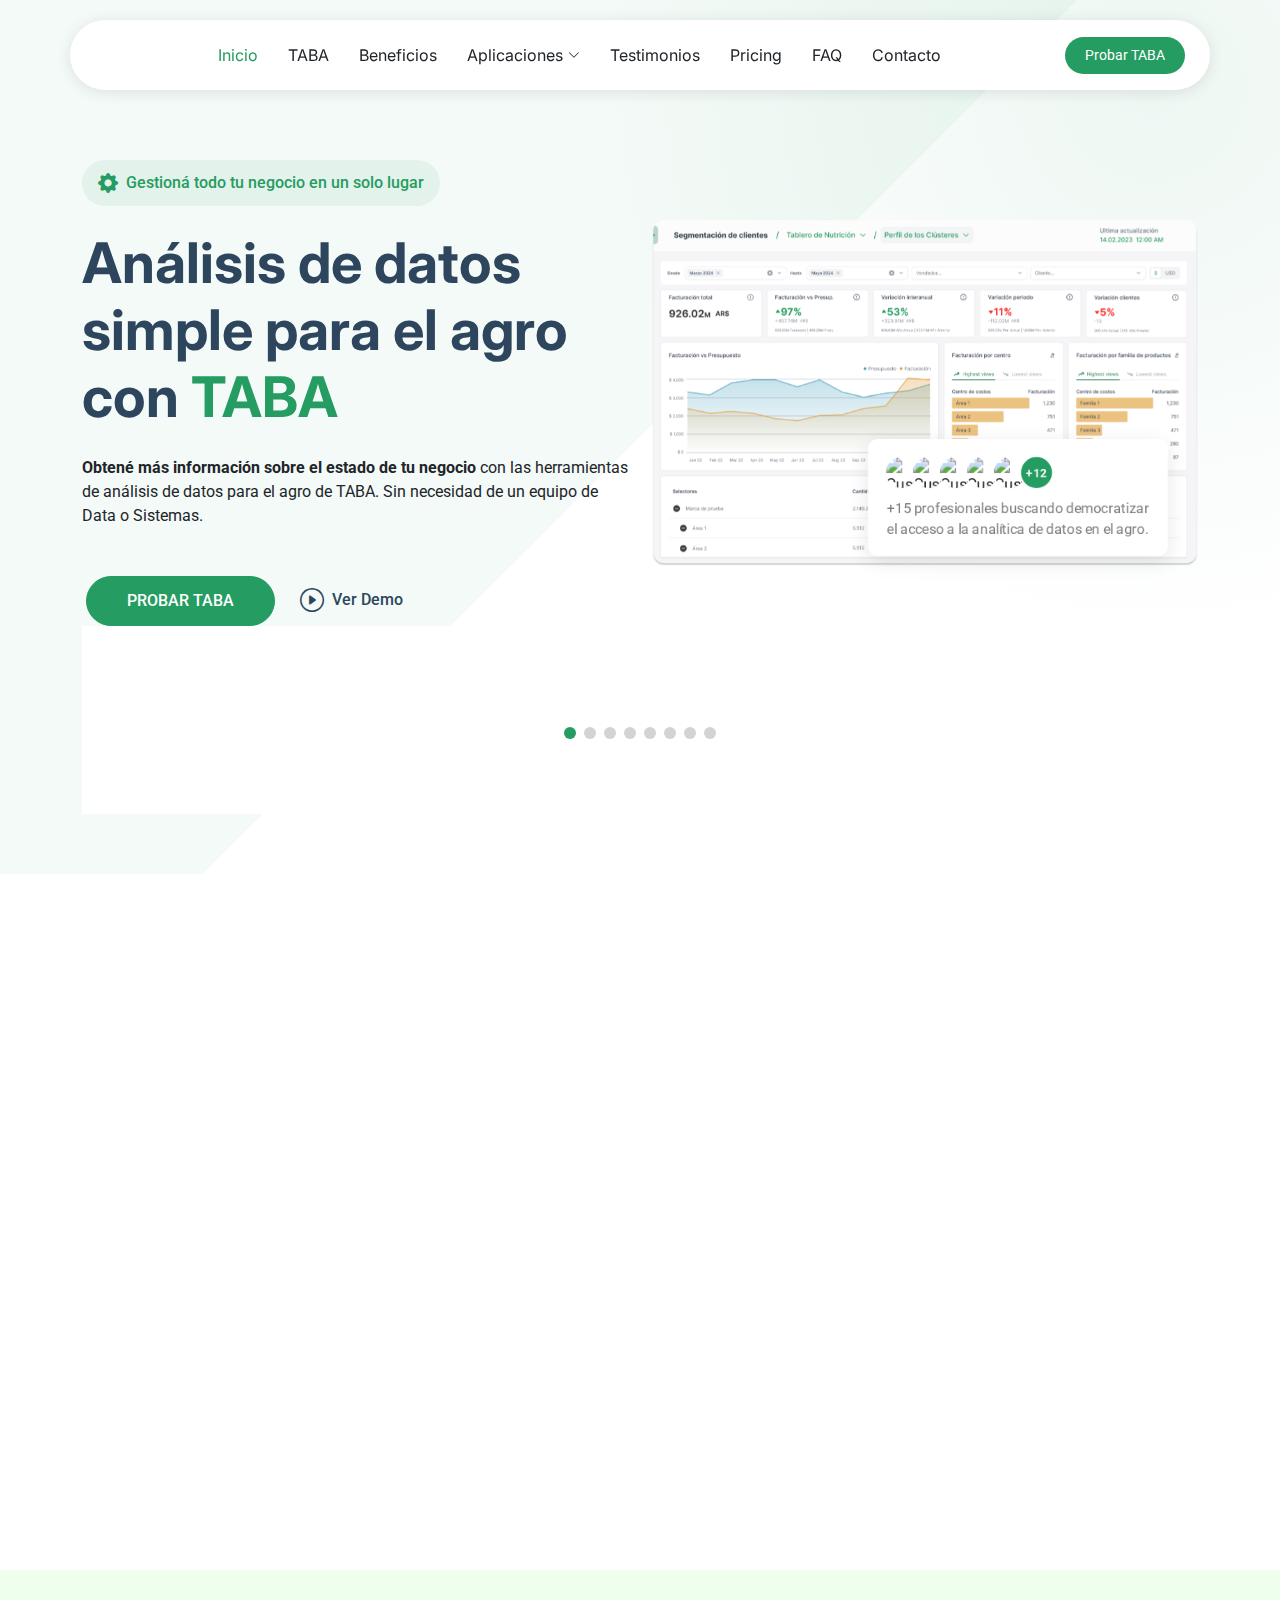
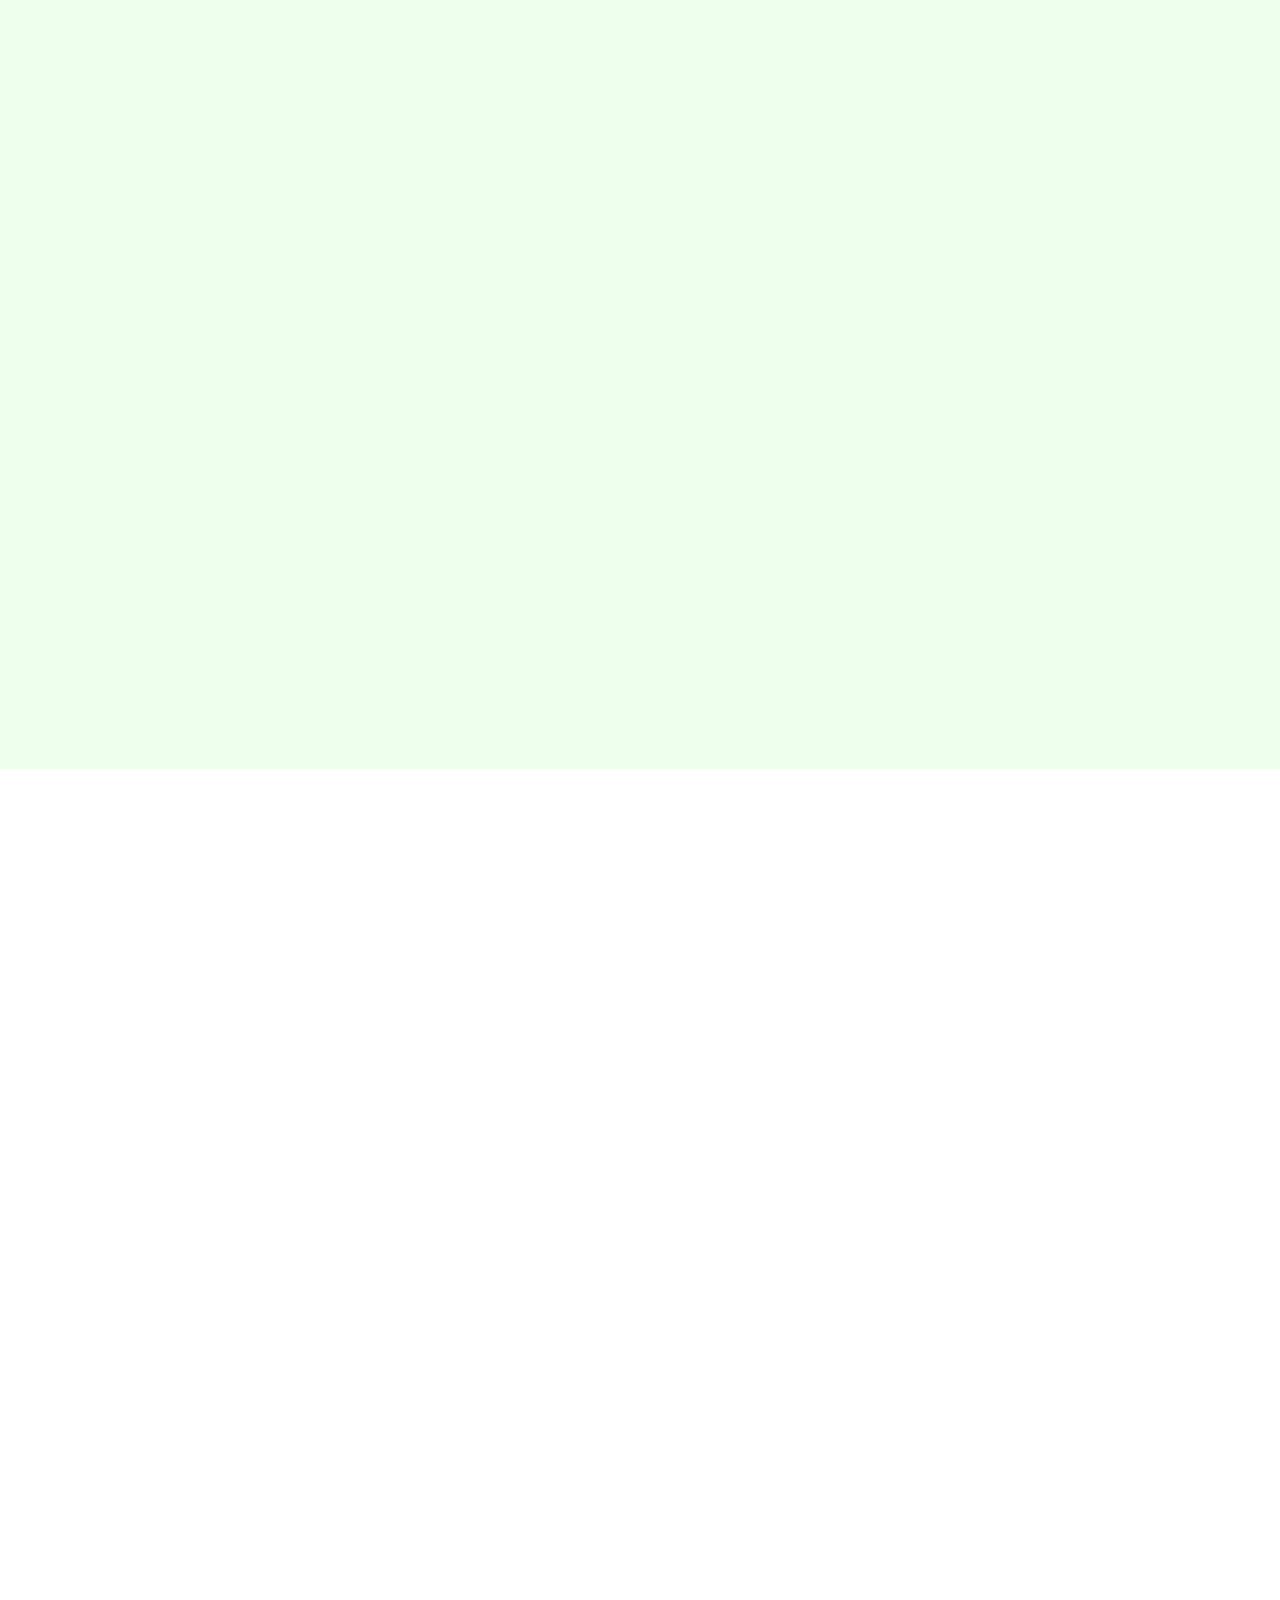
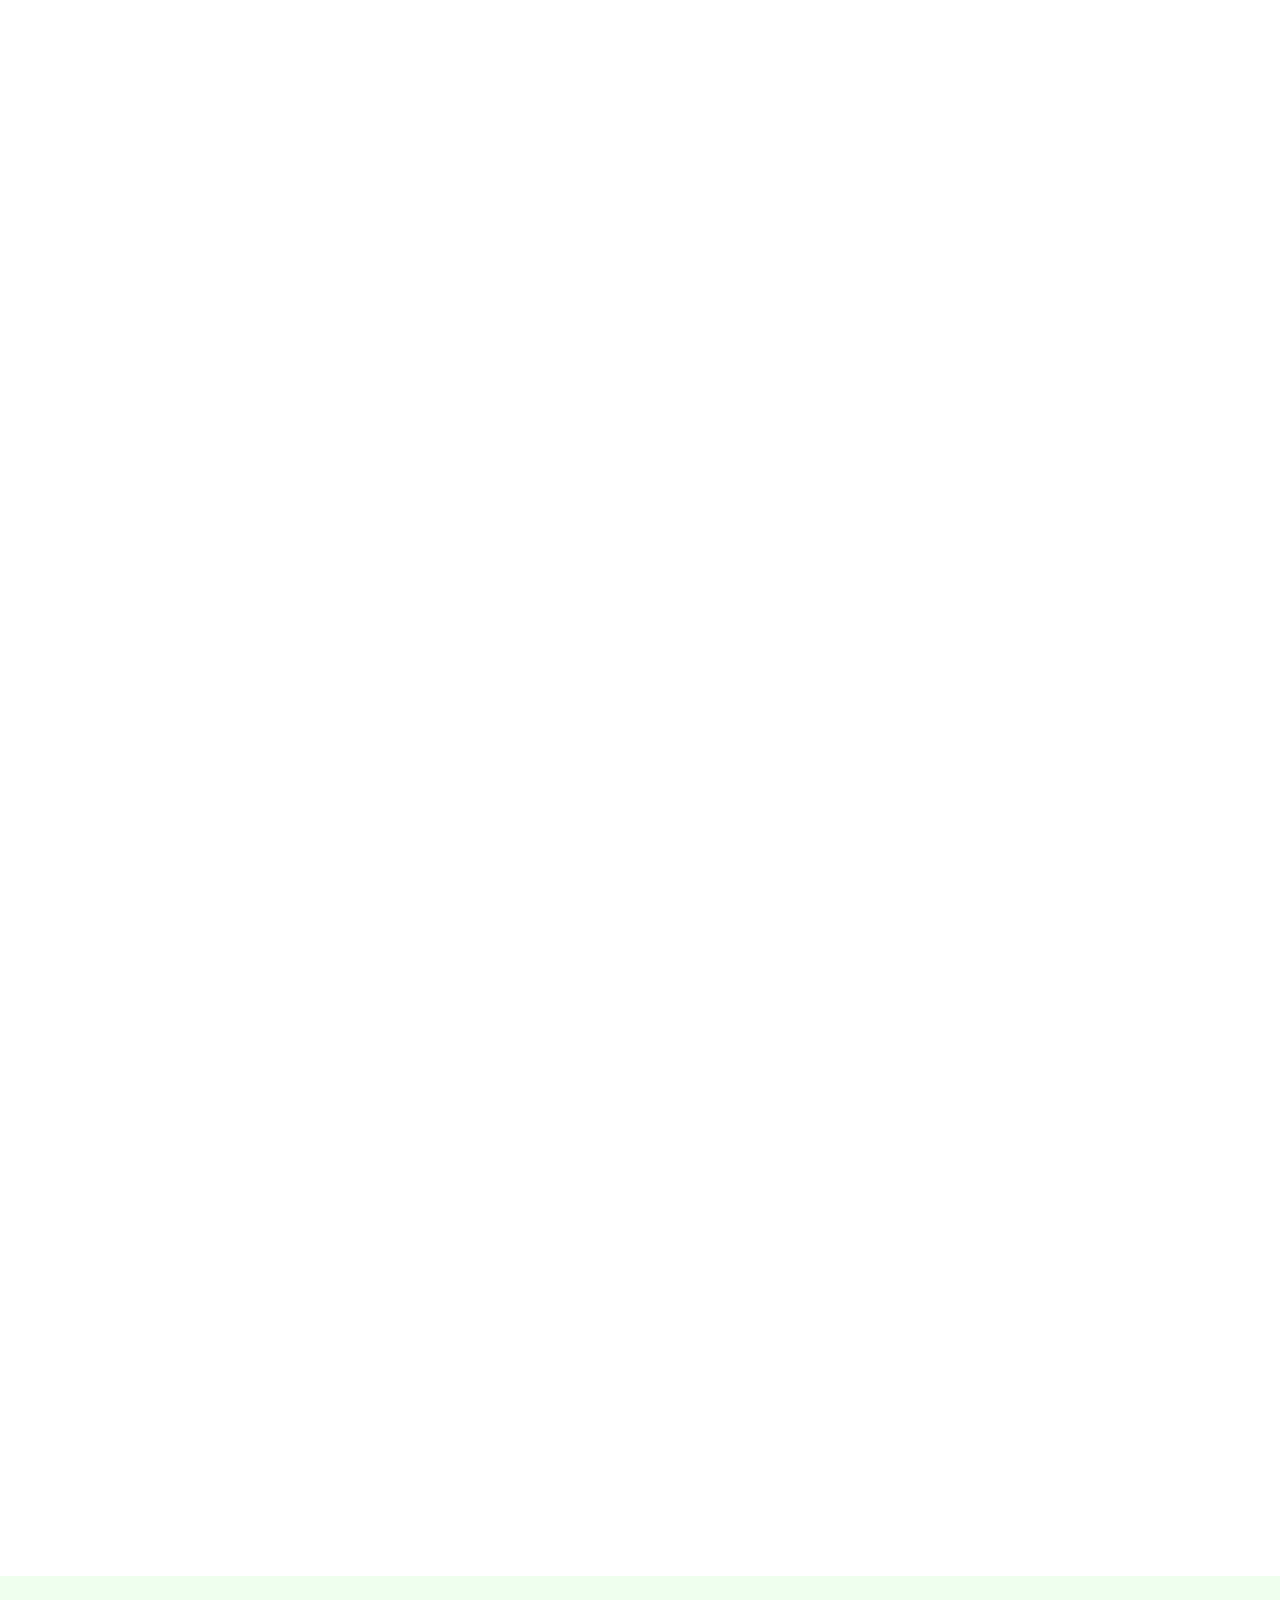
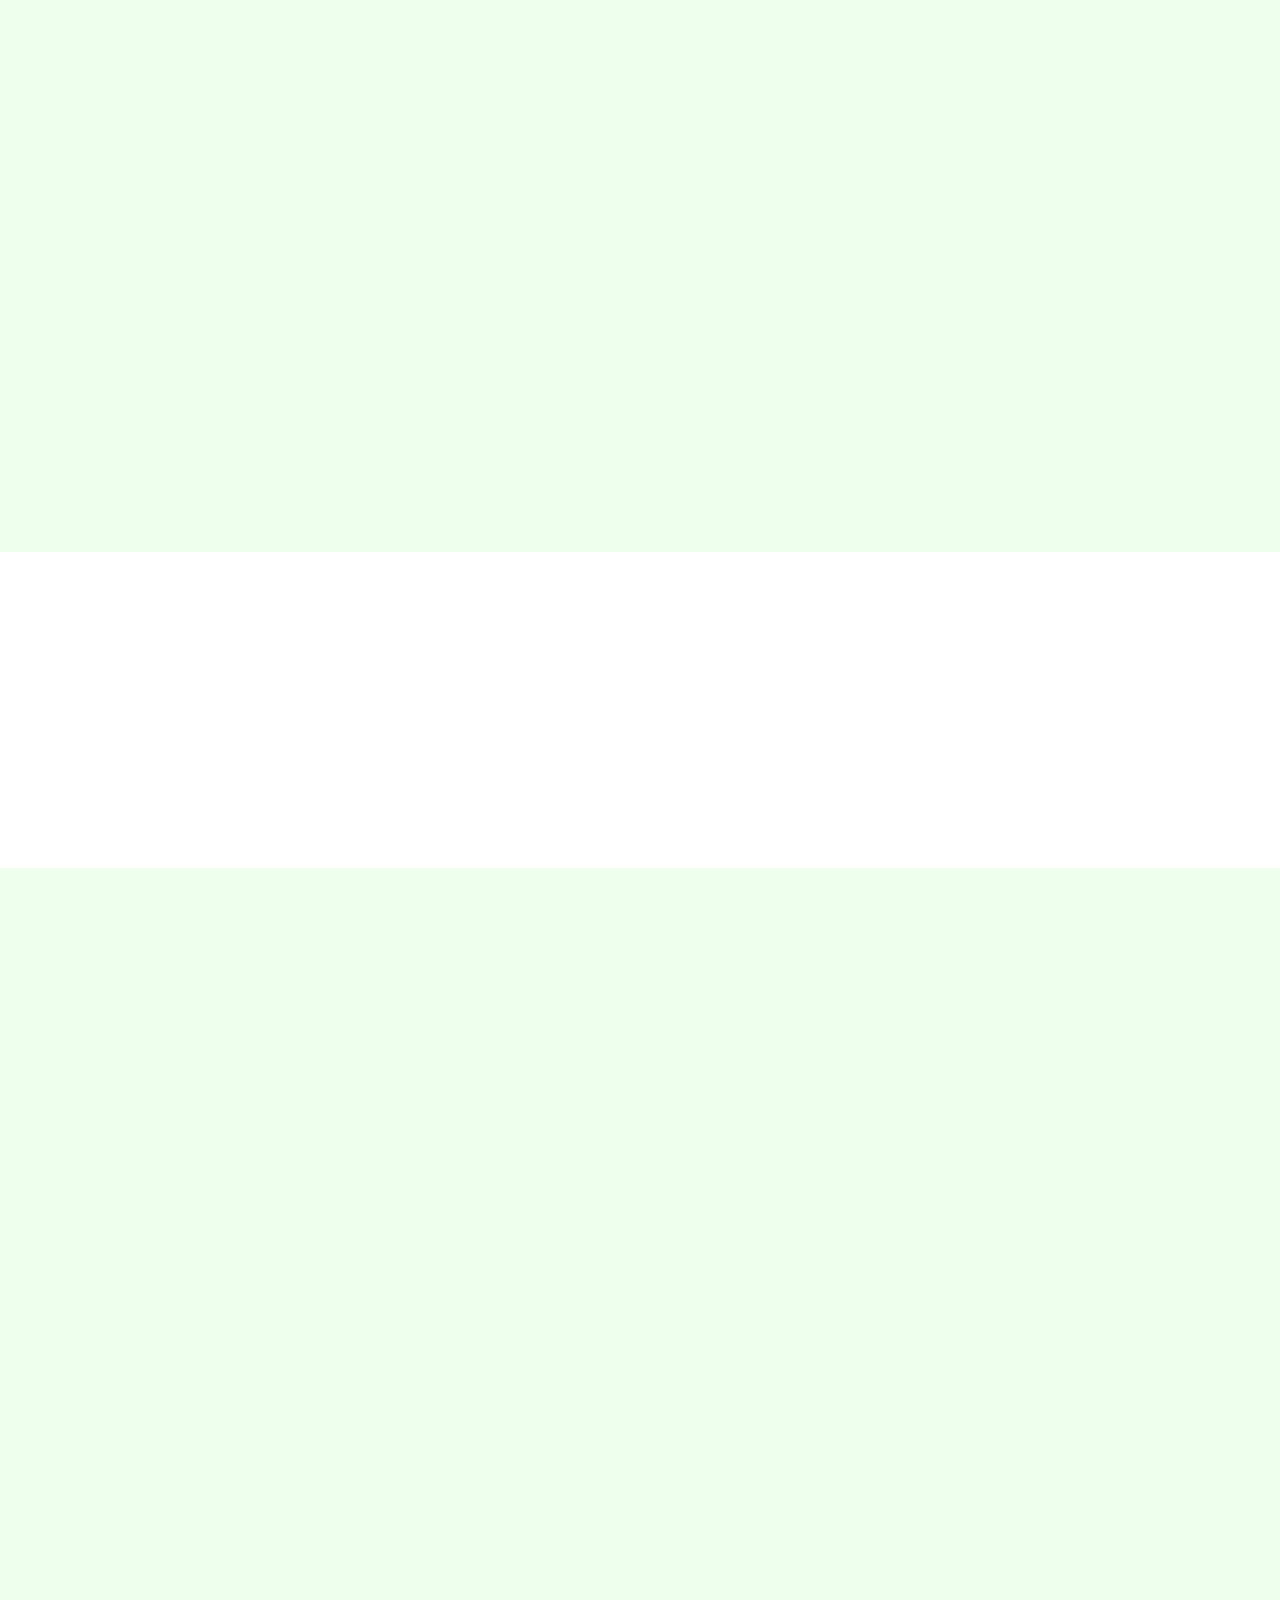
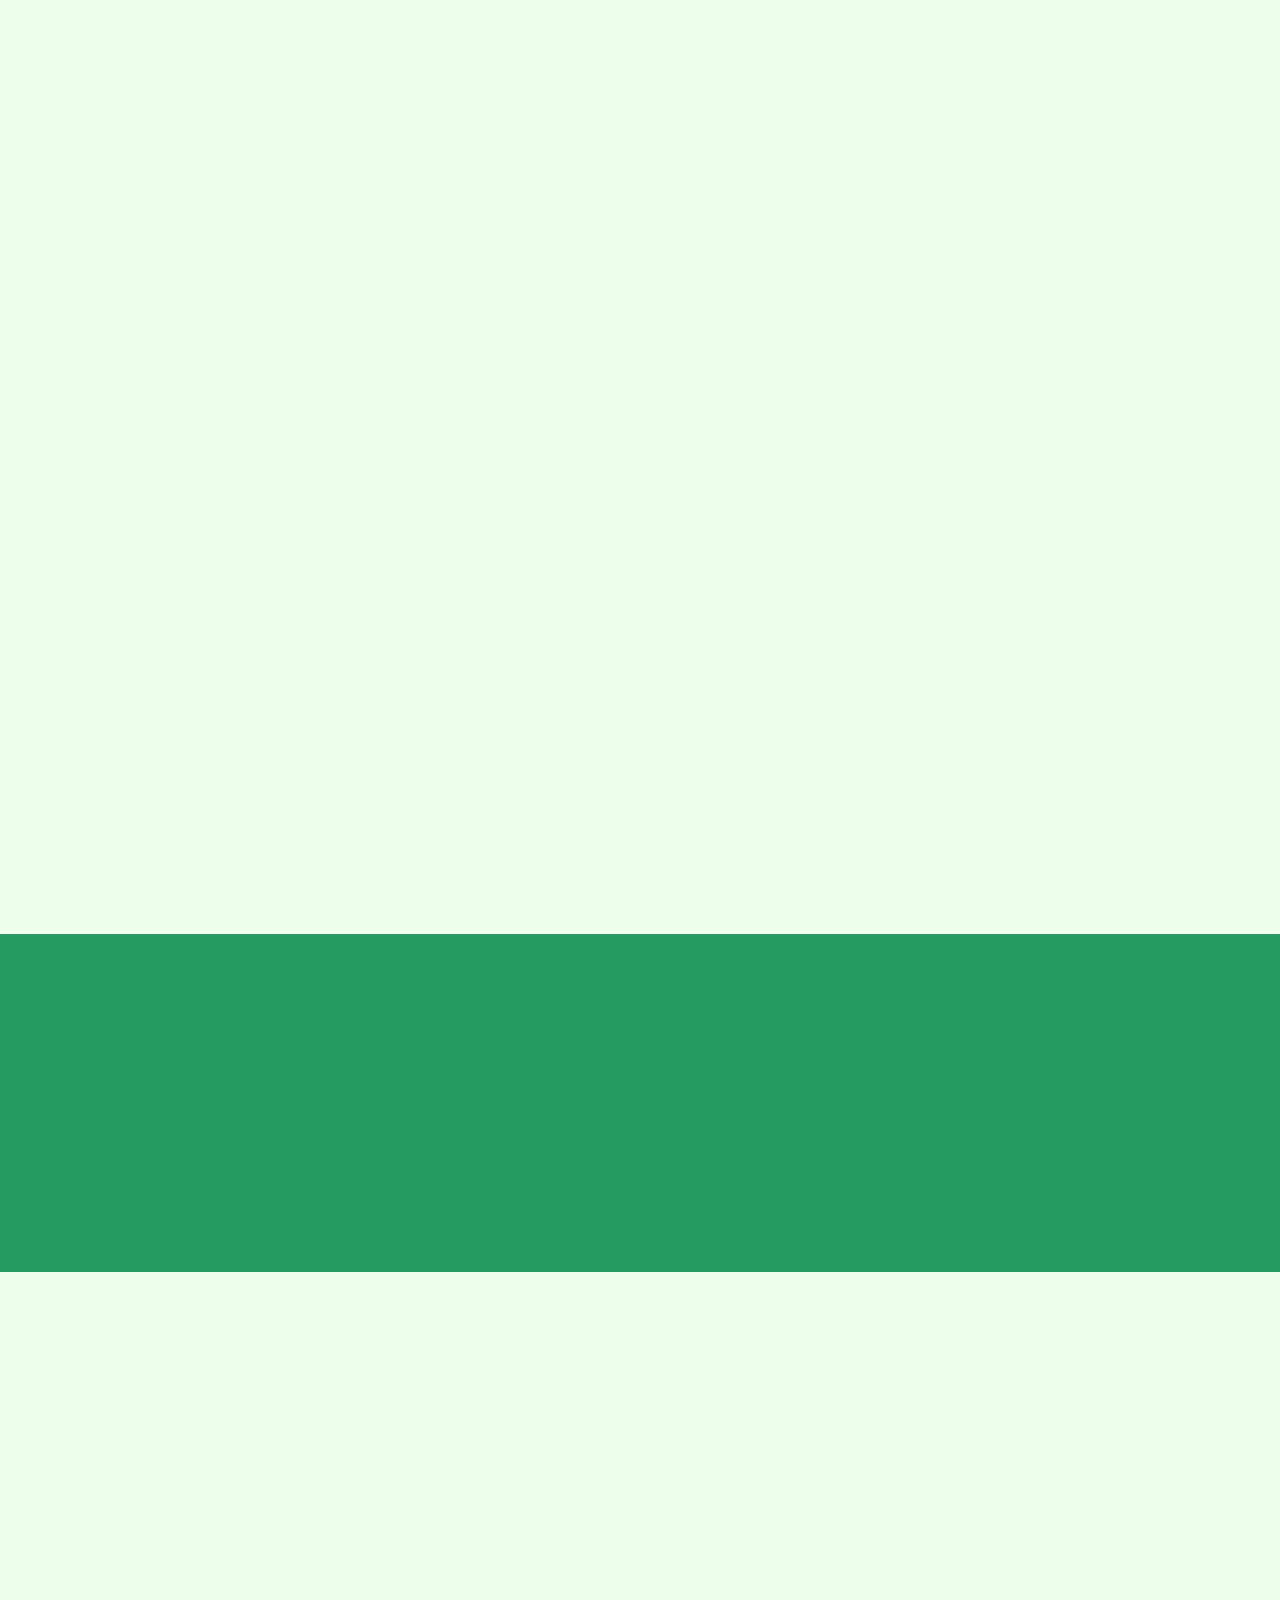
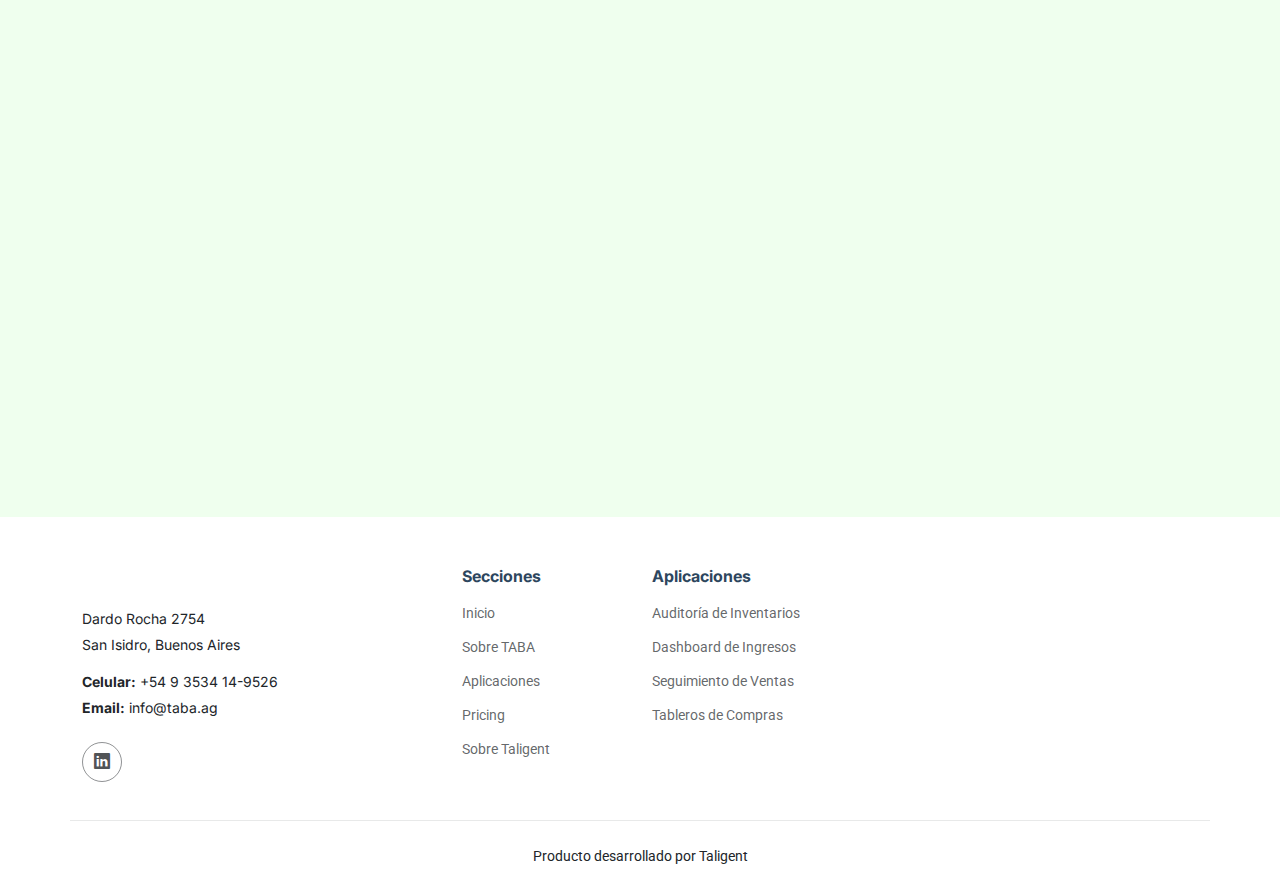
==== commit 3498c604: "Cambios" ====
--- a/index.html
+++ b/index.html
@@ -69,7 +69,7 @@
         <i class="mobile-nav-toggle d-xl-none bi bi-list"></i>
       </nav>
 
-      <a class="btn-getstarted" href="index.html#about">Probar TABA</a>
+      <a class="btn-getstarted" href="index.html#contact">Probar TABA</a>
 
     </div>
   </header>
@@ -90,18 +90,19 @@
               </div>
 
               <h1 class="mb-4">
-                Analizá, automatizá y centralizá todo tu agronegocio con
+                Análisis de datos simple para el agro con
                 <span class="accent-text">TABA</span>
               </h1>
 
               <p class="mb-4 mb-md-5">
-                Nuestro objetivo es democratizar el acceso a la analítica de datos a 
-                todos los segmentos del agro, sin necesidad de un equipo de TI.
+                <strong>Obtené más información sobre el estado de tu negocio</strong> 
+                con las herramientas de análisis de datos para el agro de TABA.
+                Sin necesidad de un equipo de Data o Sistemas.
 
               </p>
 
               <div class="hero-buttons">
-                <a href="#about" class="btn btn-primary me-0 me-sm-2 mx-1">PROBAR TABA</a>
+                <a href="#contact" class="btn btn-primary me-0 me-sm-2 mx-1">PROBAR TABA</a>
                 <a href="https://drive.google.com/file/d/1p93BTKeZs0mBOceH4B18WSBBqeTkaWm-/view?usp=sharing" class="btn btn-link mt-2 mt-sm-0 glightbox">
                   <i class="bi bi-play-circle me-1"></i>
                   Ver Demo
@@ -116,14 +117,14 @@
 
               <div class="customers-badge">
                 <div class="customer-avatars">
-                  <img src="assets/img/avatar-1.webp" alt="Customer 1" class="avatar">
-                  <img src="assets/img/avatar-2.webp" alt="Customer 2" class="avatar">
-                  <img src="assets/img/avatar-3.webp" alt="Customer 3" class="avatar">
-                  <img src="assets/img/avatar-4.webp" alt="Customer 4" class="avatar">
-                  <img src="assets/img/avatar-5.webp" alt="Customer 5" class="avatar">
+                  <img src="assets/img/avatar-1.png" alt="Customer 1" class="avatar">
+                  <img src="assets/img/avatar-2.png" alt="Customer 2" class="avatar">
+                  <img src="assets/img/avatar-3.png" alt="Customer 3" class="avatar">
+                  <img src="assets/img/avatar-4.png" alt="Customer 4" class="avatar">
+                  <img src="assets/img/avatar-5.png" alt="Customer 5" class="avatar">
                   <span class="avatar more">+12</span>
                 </div>
-                <p class="mb-0 mt-2">+50 empresas se encuentran utilizando TABA</p>
+                <p class="mb-0 mt-2">+15 profesionales buscando democratizar el acceso a la analítica de datos en el agro.</p>
               </div>
             </div>
           </div>
@@ -198,10 +199,10 @@
 
           <div class="col-xl-5" data-aos="fade-up" data-aos-delay="200">
             <span class="about-meta">Sobre TABA</span>
-            <h2 class="about-title">Todo tu trabajo en una única plataforma.</h2>
+            <h2 class="about-title">Toda la información de tu trabajo en una única plataforma.</h2>
             <p class="about-description">Conectándose a tus ERP 
-              existentes, centralizá y automatizá en un único 
-              punto de acceso todas las necesidades de tu empresa,
+              existentes, obtené más datos sobre la facturación, ventas,
+              compras y acciones de tu agronegocio
               <strong> optimizando la productividad y la toma de decisiones</strong>. Logrando de esta manera:
 
             </p>
@@ -286,7 +287,9 @@
               </div>
               <div>
                 <h3>Dashboard de Ingresos</h3>
-                <p>La aplicación de tablero de ventas tiene como objetivo brindarte una visualización cómoda y completa de tus datos comerciales.</p>
+                <p>La foto del estado de tu negocio. Conocé el estado de 
+                  los indicadores claves de tu empresa sin importar 
+                  cuando ni dónde estés. Clave para tomar decisiones.</p>
                 <a href="service-details.html" class="read-more">Conocer más <i class="bi bi-arrow-right"></i></a>
               </div>
             </div>
@@ -295,12 +298,12 @@
           <div class="col-lg-6" data-aos="fade-up" data-aos-delay="200">
             <div class="service-card d-flex">
               <div class="icon flex-shrink-0">
-                <i class="bi bi-diagram-3"></i>
+                <i class="bi bi-box-seam"></i>
               </div>
               <div>
                 <h3>Auditoría de Inventarios</h3>
-                <p>La aplicación de auditoría de inventarios te permite realizar controles de stock de manera rápida, digital y segura. 
-                  <br> Permite controlar cada planta, depósito y recinto en cuestión de segundos.</p>
+                <p>Realizá controles de stock de manera rápida, digital y segura. 
+                  <br> Conocé los números de tu stock, evitá pérdidas y conocé el estado de tus centros diariamente</p>
                 <a href="service-details.html" class="read-more">Conocer más <i class="bi bi-arrow-right"></i></a>
               </div>
             </div>
@@ -313,7 +316,7 @@
               </div>
               <div>
                 <h3>Seguimiento de Ventas</h3>
-                <p>Con la función de Seguimiento de Ventas vas a poder agrupar y explotar la información sobre tus compradores.</p>
+                <p>Llevá tu CRM al siguiente nivel. Conocé más sobre tus clientes, ¿A quién le puedo vender más? ¿Quiénes son mis clientes más importantes? ¿Dónde puedo ver grandes oportunidades?</p>
                 <a href="service-details.html" class="read-more">Conocer más <i class="bi bi-arrow-right"></i></a>
               </div>
             </div>
@@ -326,7 +329,7 @@
               </div>
               <div>
                 <h3>Tablero de Compras</h3>
-                <p>Conocé los egresos de tu empresa, tus proveedores, gastos y categorías. Tené el control de dónde está yendo el dinero de tu negocio.</p>
+                <p>¿Qué pasa con los egresos de tu empresa? Proveedores y gastos. Conocé la evolución de tus commodities, tu historial de compras y la proyección próxima</p>
                 <a href="service-details.html" class="read-more">Conocer más <i class="bi bi-arrow-right"></i></a>
               </div>
             </div>
@@ -384,15 +387,14 @@
                   <div class="col-lg-6 order-2 order-lg-1 mt-3 mt-lg-0 d-flex flex-column justify-content-center">
                     <h3>La información más importante, dónde necesites</h3>
                     <p class="fst-italic">
-                      Permite ver a un alto nivel los indicadores claves 
-                      de la empresa, para que el dueño, gerentes, directores, 
-                      socios de las empresas puedan con un clic acceder a la 
-                      información clave del negocio y a partir de allí tomar 
-                      decisiones.
+                      TABA permite ver a un alto nivel los indicadores clave 
+                      de tu empresa, para que dueños, presidentes, directores, gerentes y 
+                      socios puedan acceder a la información clave del negocio  con un clic
+                      y a partir de allí tomar decisiones.
                     </p>
                     <ul>
-                      <li><i class="bi bi-check2-all"></i> <span>Disponible desde cualquier parte del mundo</span></li>
-                      <li><i class="bi bi-check2-all"></i> <span>Accesible en computadora, notebook, tablet o celular</span></li>
+                      <li><i class="bi bi-check2-all"></i> <span>Disponible desde cualquier parte del mundo.</span></li>
+                      <li><i class="bi bi-check2-all"></i> <span>Accesible en computadora, notebook, tablet o celular.</span></li>
                       <li><i class="bi bi-check2-all"></i> <span>Conocé toda la información por vendedor, distribuidor y cliente.</span></li>
                     </ul>
                   </div>
@@ -407,9 +409,9 @@
                   <div class="col-lg-6 order-2 order-lg-1 mt-3 mt-lg-0 d-flex flex-column justify-content-center">
                     <h3>El estado contable de tu negocio al alcance de tu mano</h3>
                     <p class="fst-italic">
-                      TABA permite a las empresas mejorar la gestión 
+                      TABA te permite mejorar la gestión 
                       de recursos, optimizar costos y mantener un control más 
-                      eficiente sobre sus operaciones financieras y 
+                      eficiente sobre tus operaciones financieras y 
                       administrativas.
                     </p>
                     <ul>
@@ -428,18 +430,18 @@
               <div class="tab-pane fade" id="features-tab-3">
                 <div class="row">
                   <div class="col-lg-6 order-2 order-lg-1 mt-3 mt-lg-0 d-flex flex-column justify-content-center">
-                    <h3>Voluptatibus commodi accusamu</h3>
+                    <h3>Detectá oportunidades antes que el propio cliente</h3>
                     <ul>
-                      <li><i class="bi bi-check2-all"></i> <span>Brinda un seguimiento detallado de las ventas por cliente, producto, región y canal.</span></li>
-                      <li><i class="bi bi-check2-all"></i> <span>Facilita la identificación de oportunidades de negociación.</span></li>
-                      <li><i class="bi bi-check2-all"></i> <span>Ayuda al equipo comercial a detectar oportunidades de cross-selling y up-selling.</span></li>
-                      <li><i class="bi bi-check2-all"></i> <span>Permite identificar tendencias, productos más rentables y clientes estratégicos.</span></li>
+                      <li><i class="bi bi-check2-all"></i> <span>Seguimiento detallado de las ventas por cliente, producto, región y canal.</span></li>
+                      <li><i class="bi bi-check2-all"></i> <span>Identificación de oportunidades de negociación.</span></li>
+                      <li><i class="bi bi-check2-all"></i> <span>Oportunidades de cross-selling y up-selling.</span></li>
+                      <li><i class="bi bi-check2-all"></i> <span>Tendencias, productos más rentables y clientes estratégicos.</span></li>
                     </ul>
                     <p class="fst-italic">
                       Las aplicaciones especializadas permiten
                        al equipo comercial comprender mejor el
                         comportamiento del mercado y optimizar
-                         sus esfuerzos de ventas y compras.
+                         sus esfuerzos de ventas.
                     </p>
                   </div>
                   <div class="col-lg-6 order-1 order-lg-2 text-center">
@@ -527,7 +529,7 @@
                   <p>Empoderá tu negocio con datos, sin complicaciones técnicas.</p>
                 </div>
                 <div class="feature-icon flex-shrink-0">
-                  <i class="bi bi-feather"></i>
+                  <i class="bi bi-pc-display"></i>
                 </div>
               </div>
             </div><!-- End .feature-item -->
@@ -539,7 +541,7 @@
                   <p>Controlá quién accede a qué con total seguridad.</p>
                 </div>
                 <div class="feature-icon flex-shrink-0">
-                  <i class="bi bi-eye"></i>
+                  <i class="bi bi-person-lock"></i>
                 </div>
               </div>
             </div><!-- End .feature-item -->
@@ -581,7 +583,7 @@
             <div class="feature-item" data-aos="fade-left" data-aos-delay="400">
               <div class="d-flex align-items-center gap-4">
                 <div class="feature-icon flex-shrink-0">
-                  <i class="bi bi-browser-chrome"></i>
+                  <i class="bi bi-bar-chart"></i>
                 </div>
                 <div class="feature-content">
                   <h3>Nuevas aplicaciones</h3>
@@ -606,7 +608,7 @@
           <div class="col-lg-8 mx-auto text-center">
             <h2 class="display-4 mb-4">Probá TABA gratis por 2 meses</h2>
             <p class="mb-4">¿No estás decidido si empezar con TABA? Te ofrecemos dos meses gratis para que te saques la duda y 25% de descuento para que te adaptes el primer año</p>
-            <a href="#" class="btn btn-cta">Quiero probar</a>
+            <a href="#contact" class="btn btn-cta">Quiero probar</a>
           </div>
 
           <!-- Abstract Background Elements -->
@@ -789,7 +791,7 @@
                 </li>
               </ul>
 
-              <a href="#" class="btn btn-primary">
+              <a href="#Contact" class="btn btn-primary">
                 Probar
                 <i class="bi bi-arrow-right"></i>
               </a>
@@ -806,7 +808,7 @@
                 <span class="amount">420</span>
                 <span class="period">/ mes</span>
               </div>
-              <p class="description">Toda la información clave de tu negocio en un click con los filtros y comparativas que necesites.</p>
+              <p class="description">Un análisis más profundo de la información de tu empresa, obtiendo nuevos datos clave que pueden cambiar rotudamente la toma de decisiones.</p>
 
               <h4>Algunas de las funciones:</h4>
               <ul class="features-list">
@@ -816,7 +818,7 @@
                 </li>
                 <li>
                   <i class="bi bi-check-circle-fill"></i>
-                  Compara facturación actual contra objetivo de venta y contra facturación en otros periodos.
+                  Compará la facturación actual contra objetivo de venta y contra facturación en otros periodos.
                 </li>
                 <li>
                   <i class="bi bi-check-circle-fill"></i>
@@ -824,11 +826,11 @@
                 </li>
                 <li>
                   <i class="bi bi-check-circle-fill"></i>
-                  Filtrar por vendedor, distribuidor y cliente.
+                  Filtros por vendedor, distribuidor y cliente.
                 </li>
               </ul>
 
-              <a href="#" class="btn btn-light">
+              <a href="#Contact" class="btn btn-light">
                 Probar
                 <i class="bi bi-arrow-right"></i>
               </a>
@@ -858,6 +860,10 @@
                 </li>
                 <li>
                   <i class="bi bi-check-circle-fill"></i>
+                  Detección de oportunidades
+                </li>
+                <li>
+                  <i class="bi bi-check-circle-fill"></i>
                   Análisis de clientes pérdidos para recuperarlos
                 </li>
                 <li>
@@ -870,7 +876,7 @@
                 </li>
               </ul>
 
-              <a href="#" class="btn btn-primary">
+              <a href="#Contact" class="btn btn-primary">
                 Probar
                 <i class="bi bi-arrow-right"></i>
               </a>
@@ -890,7 +896,7 @@
         <div class="row">
 
           <div class="col-lg-5" data-aos="fade-up">
-            <h2 class="faq-title">¿Tenés alguna pregunta? FAQ</h2>
+            <h2 class="faq-title">Preguntas Frecuentes</h2>
             <p class="faq-description">Conocé la respuesta a algunas de las preguntas más frecuentes sobre TABA.</p>
             <div class="faq-arrow d-none d-lg-block" data-aos="fade-up" data-aos-delay="200">
               <svg class="faq-arrow" width="200" height="211" viewBox="0 0 200 211" fill="none" xmlns="http://www.w3.org/2000/svg">
@@ -969,7 +975,7 @@
                 en una sola plataforma diseñada para transformar 
                 tu negocio. <br>
                 <strong>Probá TABA gratis dos meses y 25% off por 12 meses</strong></p>
-              <a class="cta-btn" href="#">Quiero probar</a>
+              <a class="cta-btn" href="#Contact">Quiero probar</a>
             </div>
           </div>
         </div>
@@ -1045,7 +1051,7 @@
                   </div>
 
                   <div class="col-12">
-                    <input type="text" class="form-control" name="subject" placeholder="Asunto" required="">
+                    <input type="text" class="form-control" name="subject" placeholder="Empresa" required="">
                   </div>
 
                   <div class="col-12">
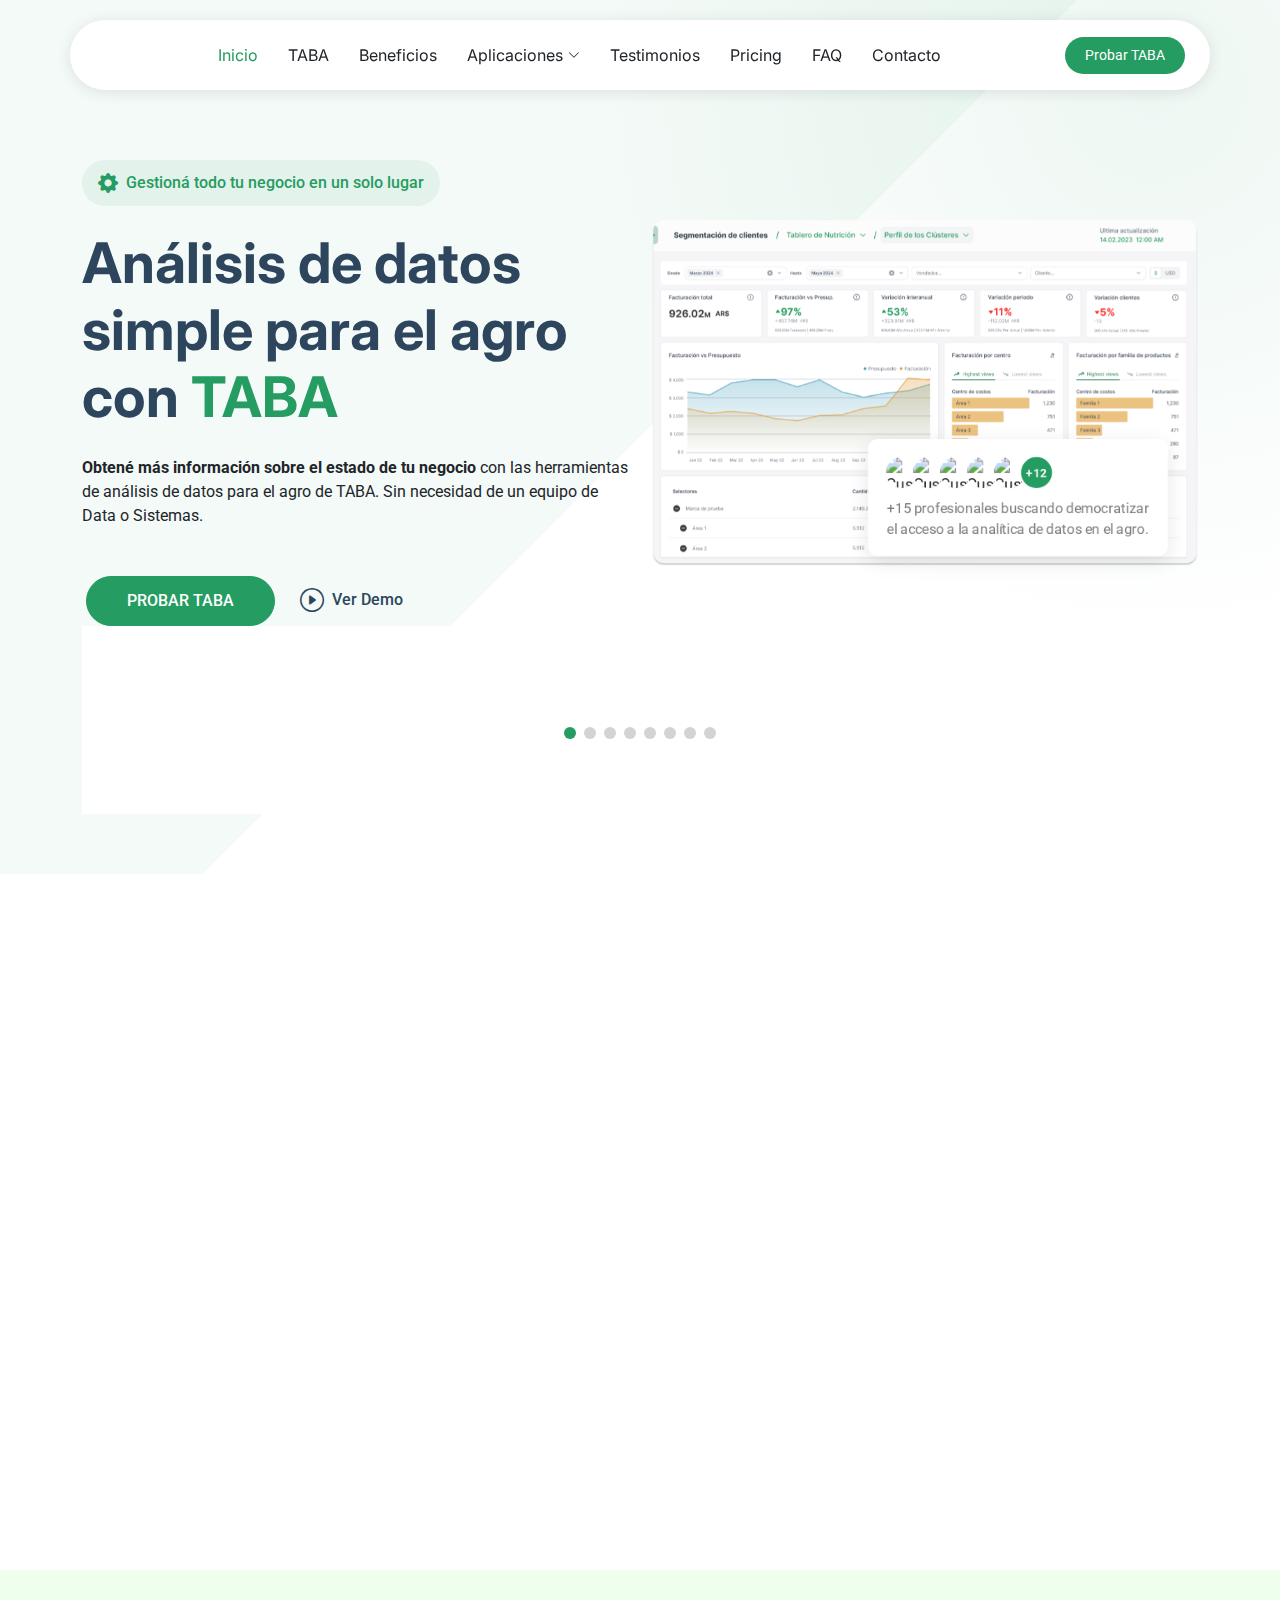
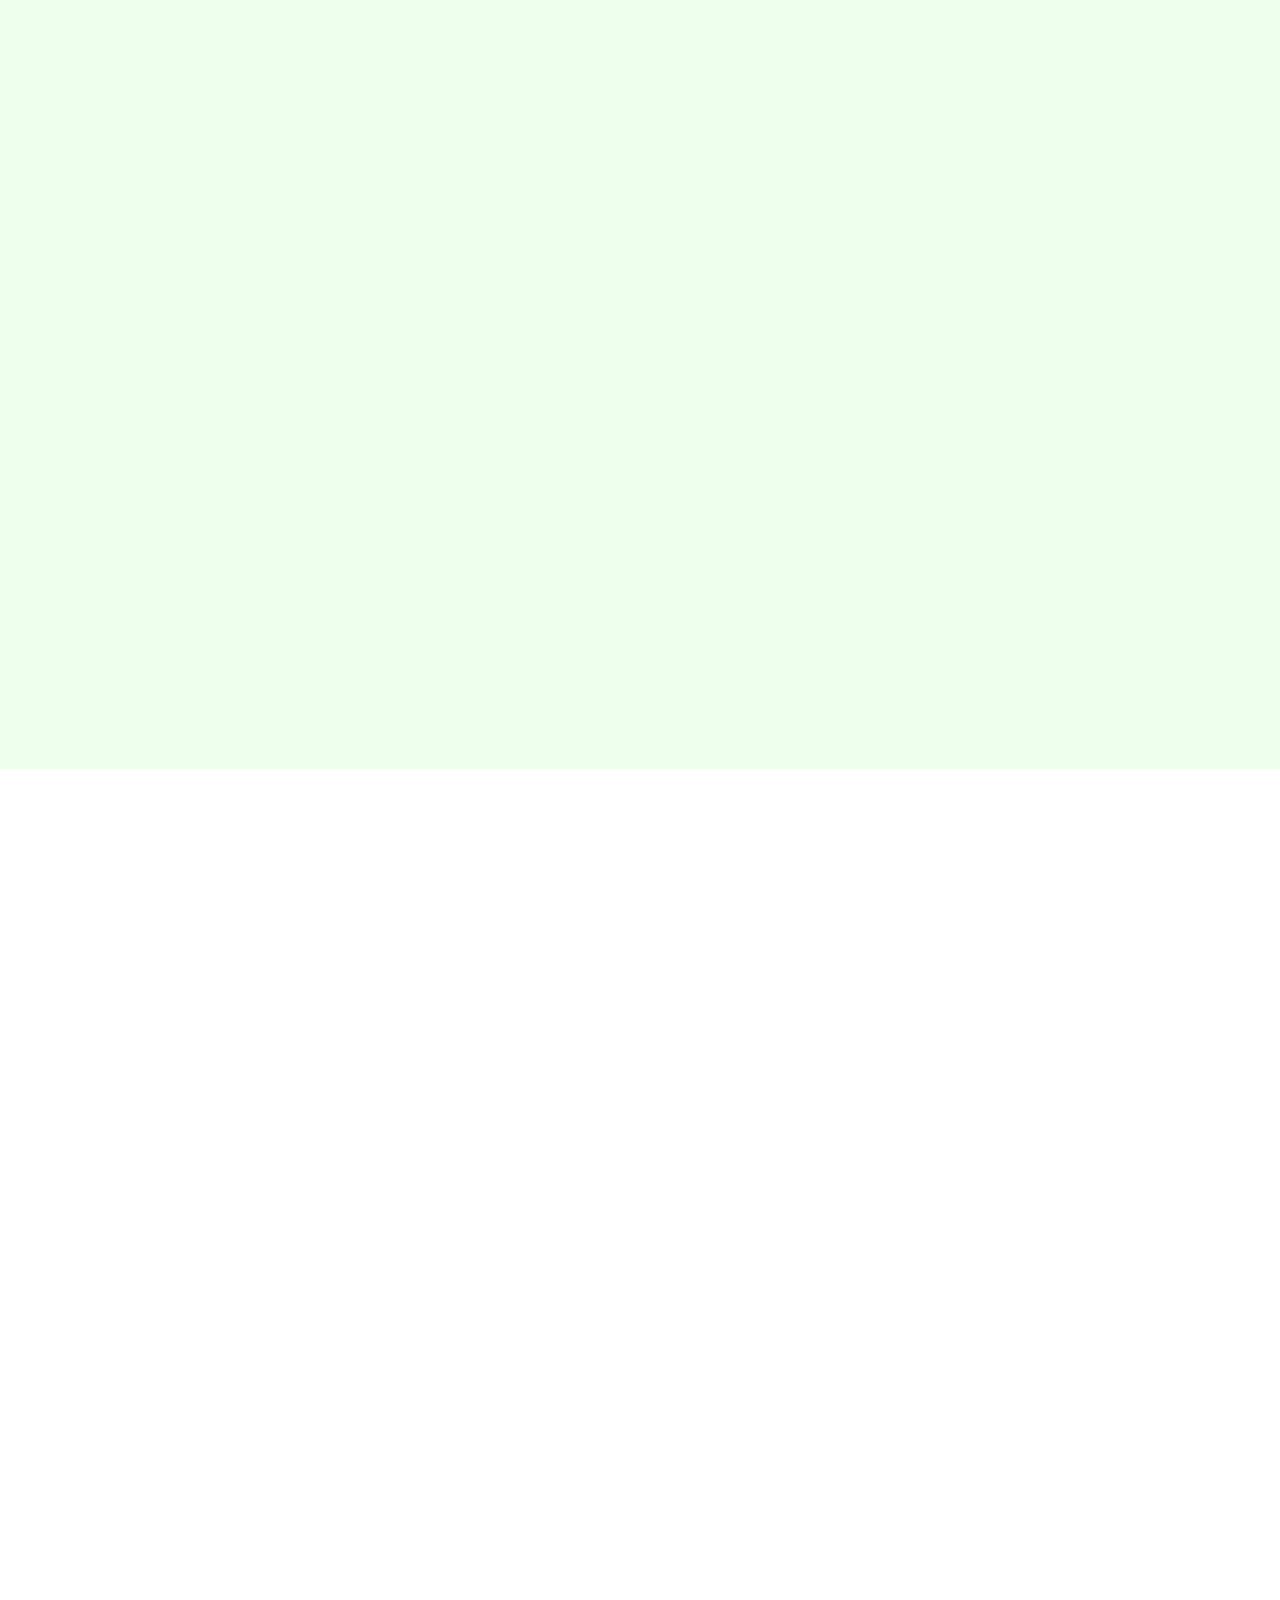
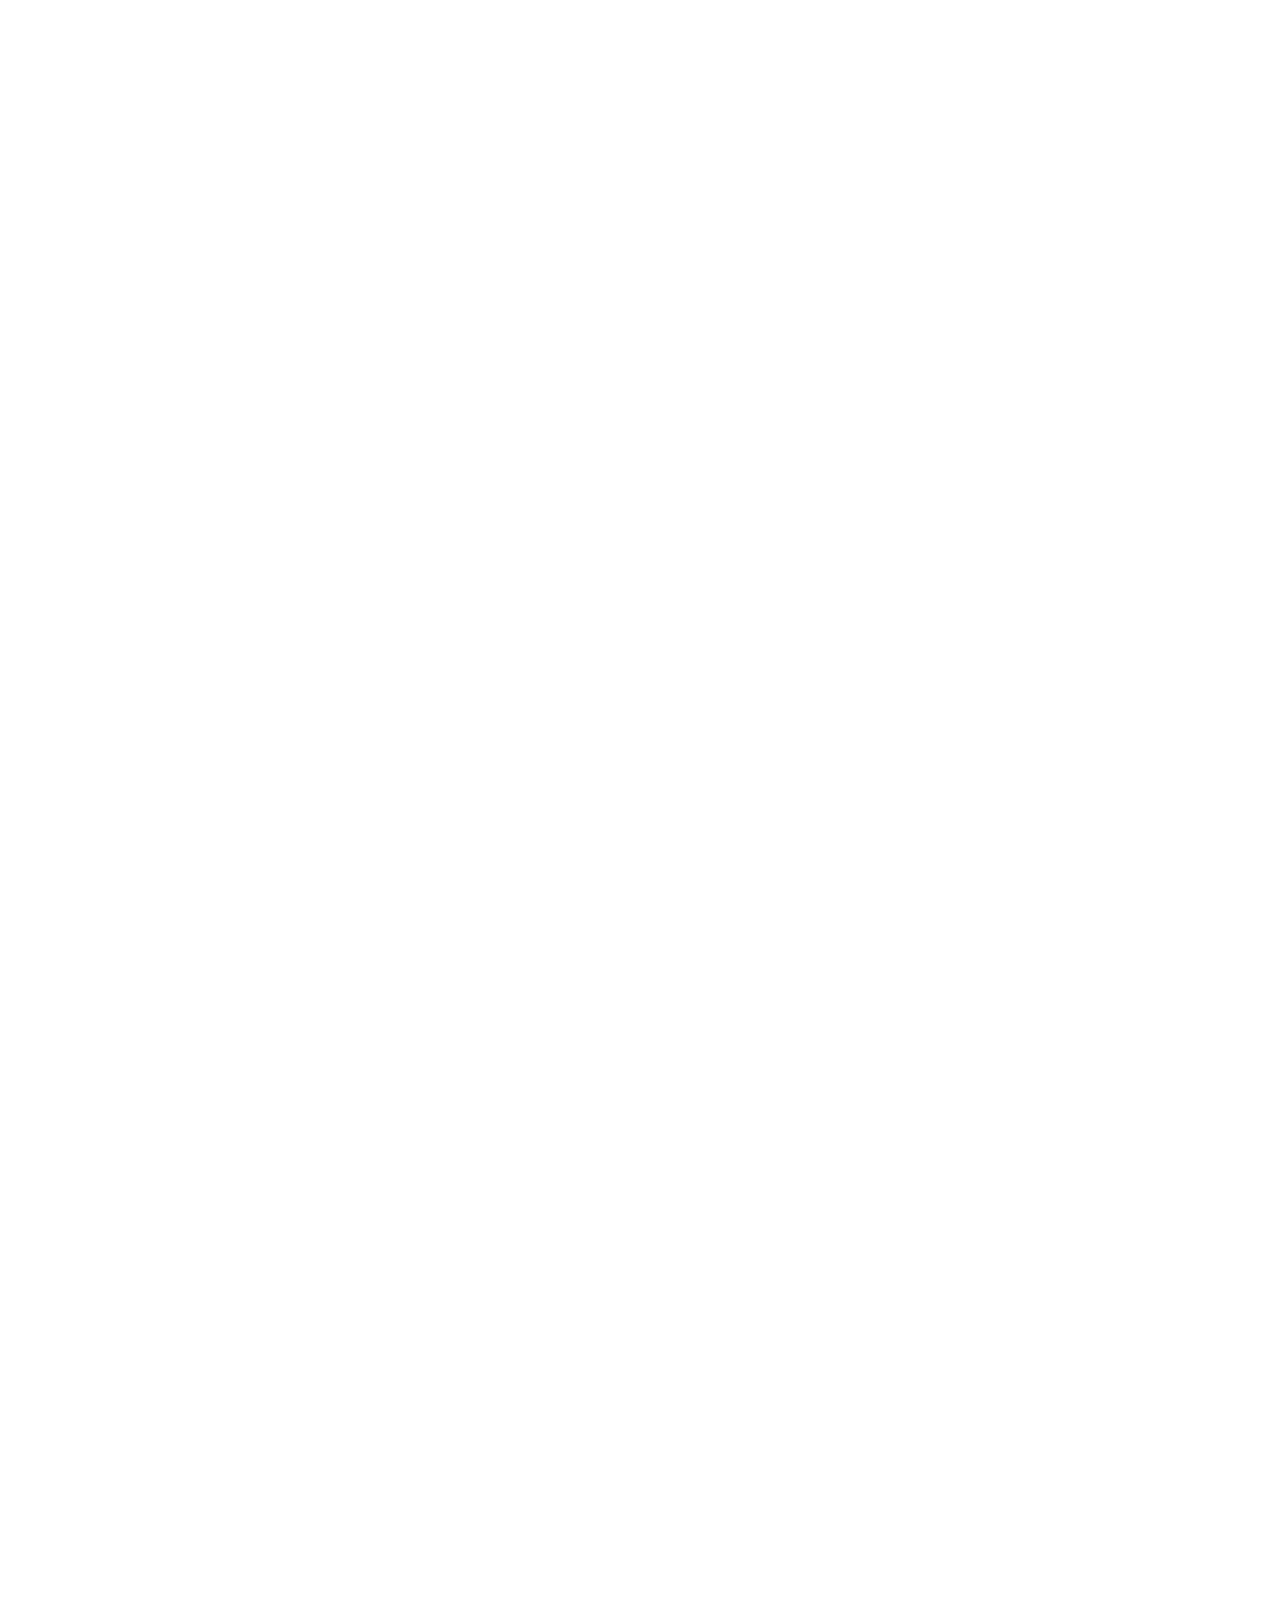
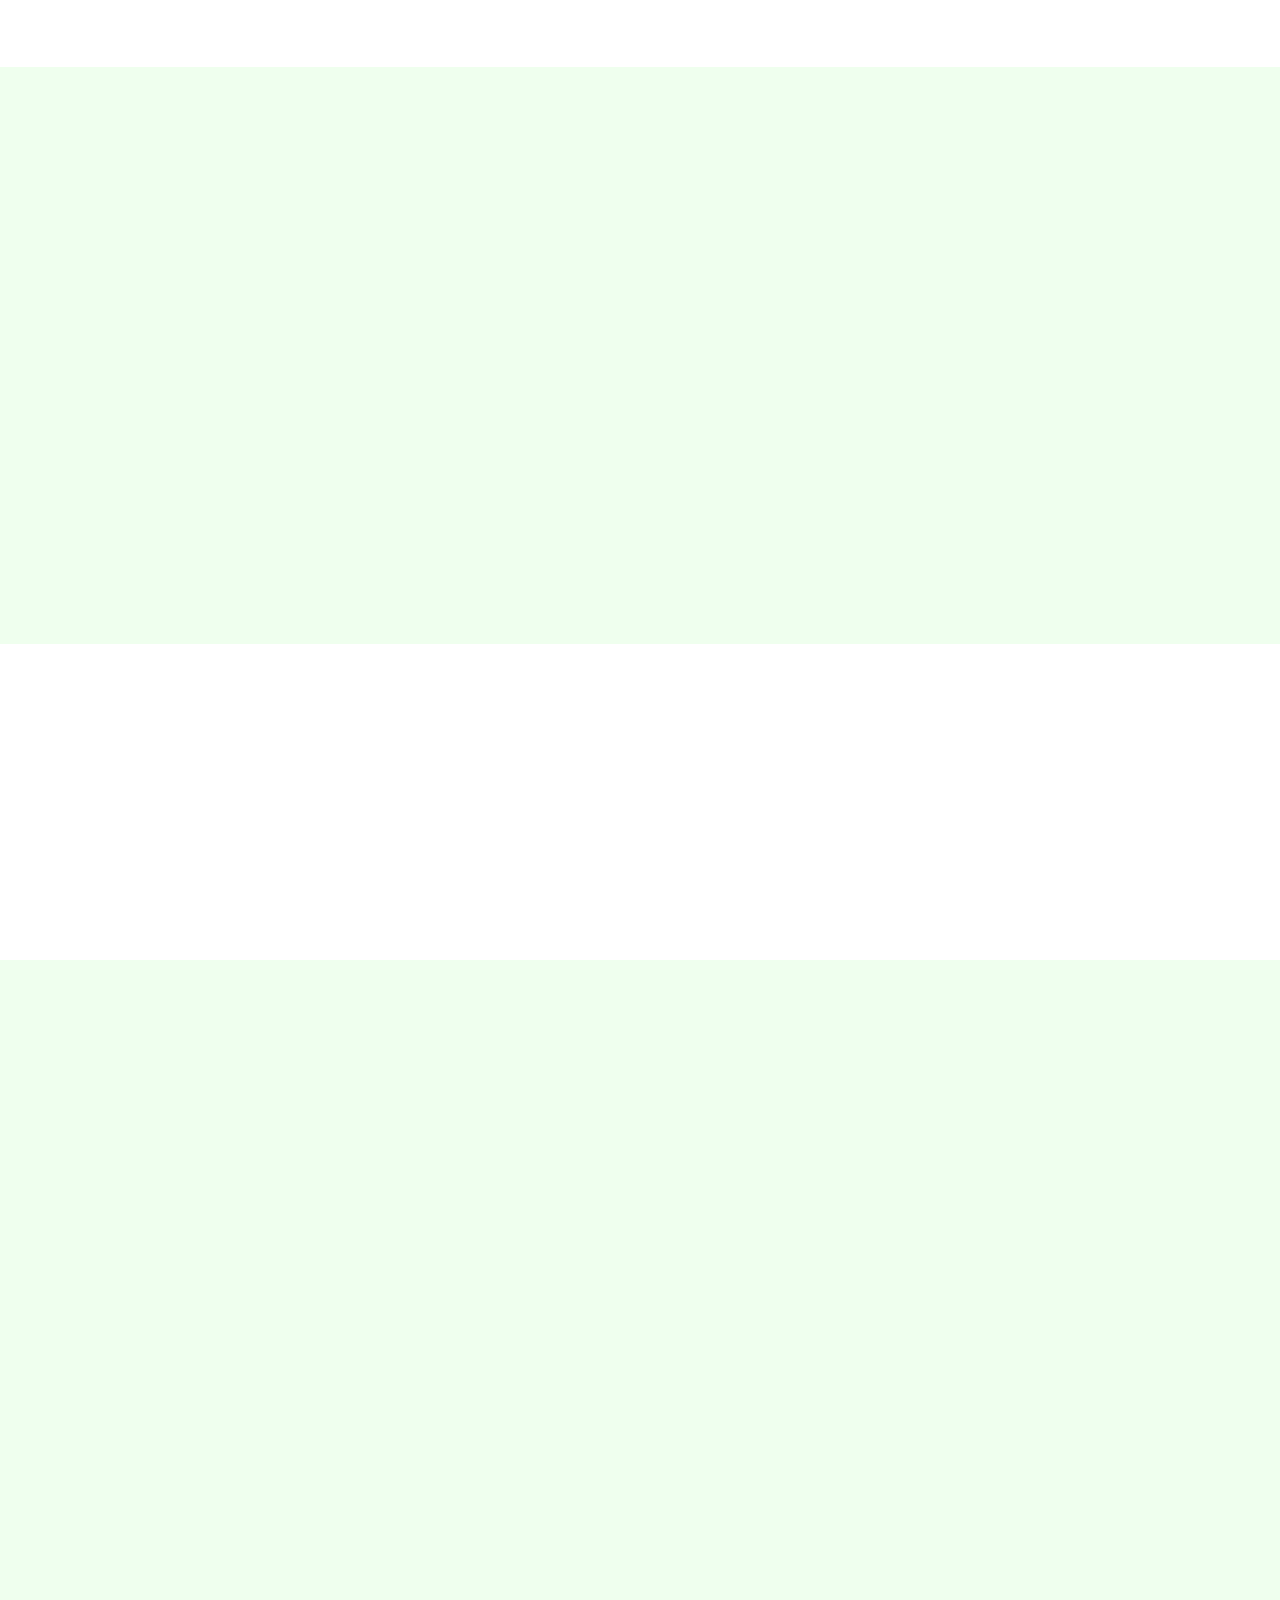
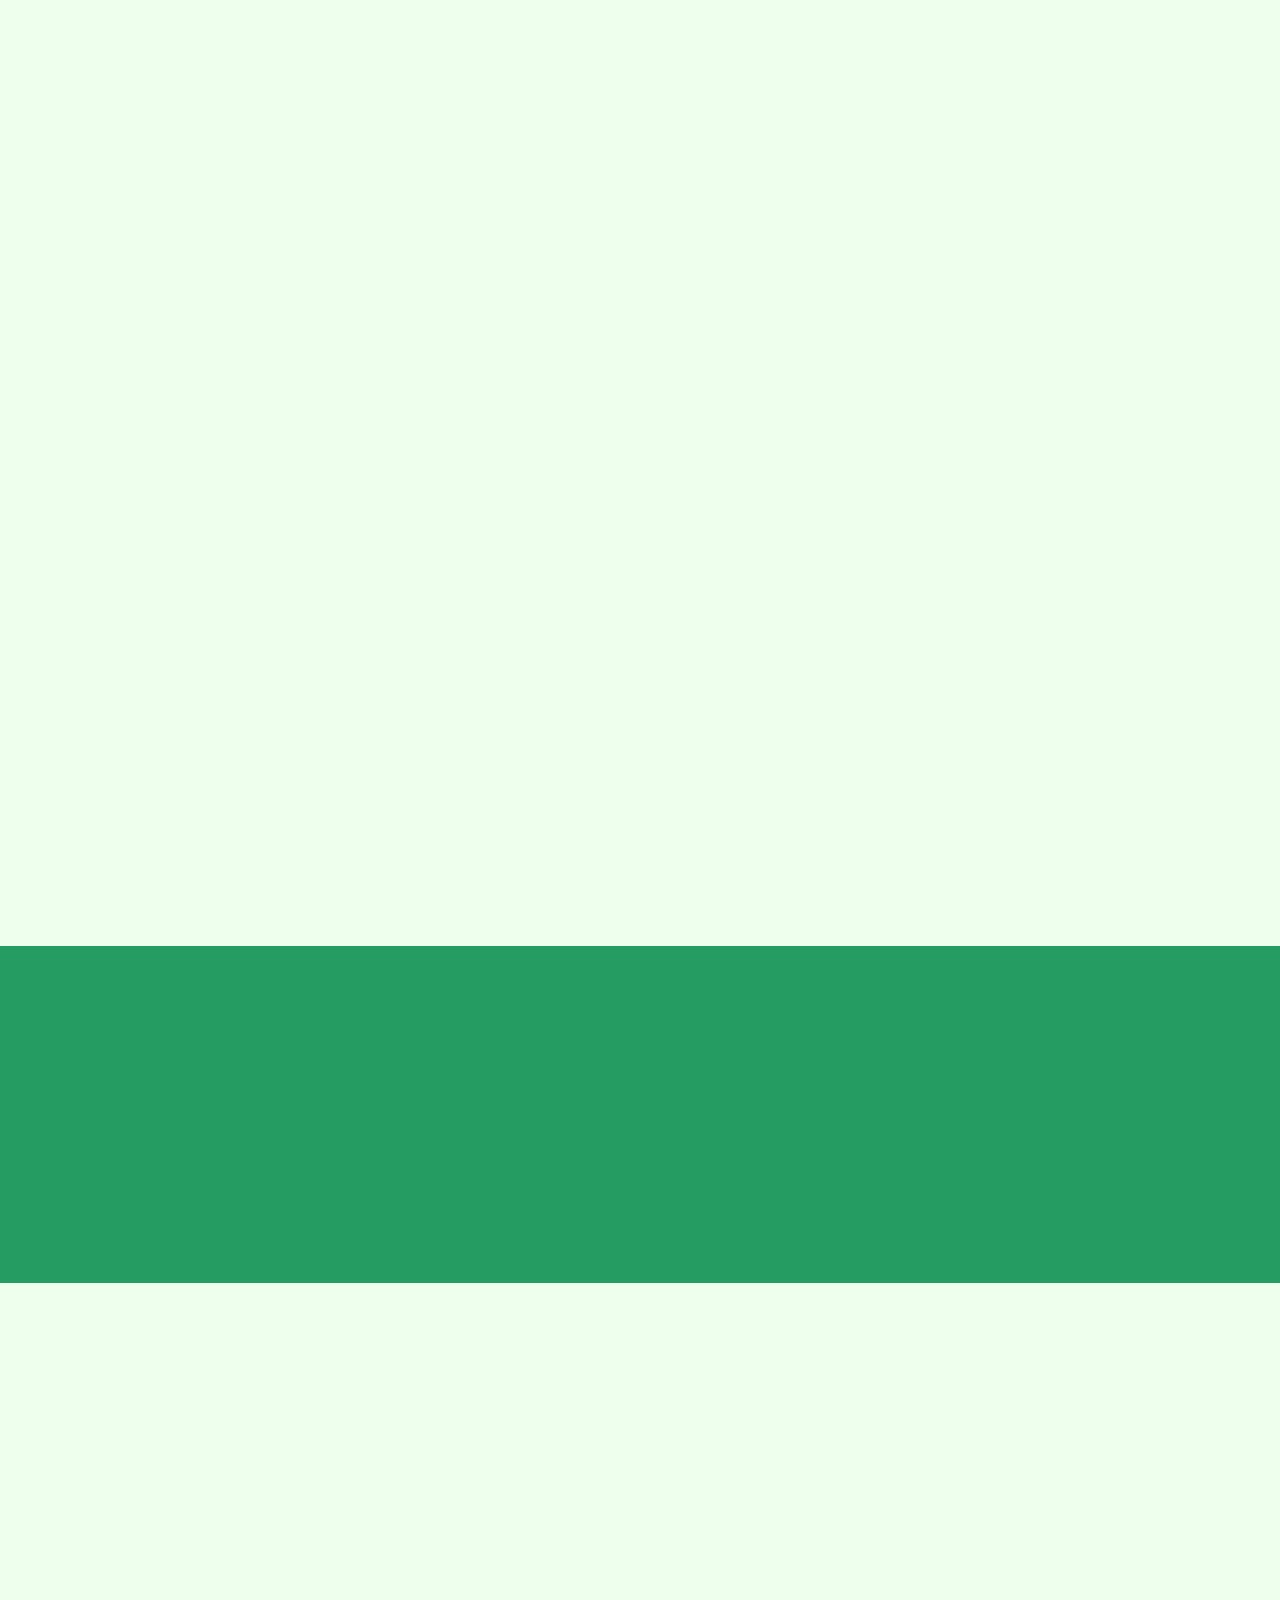
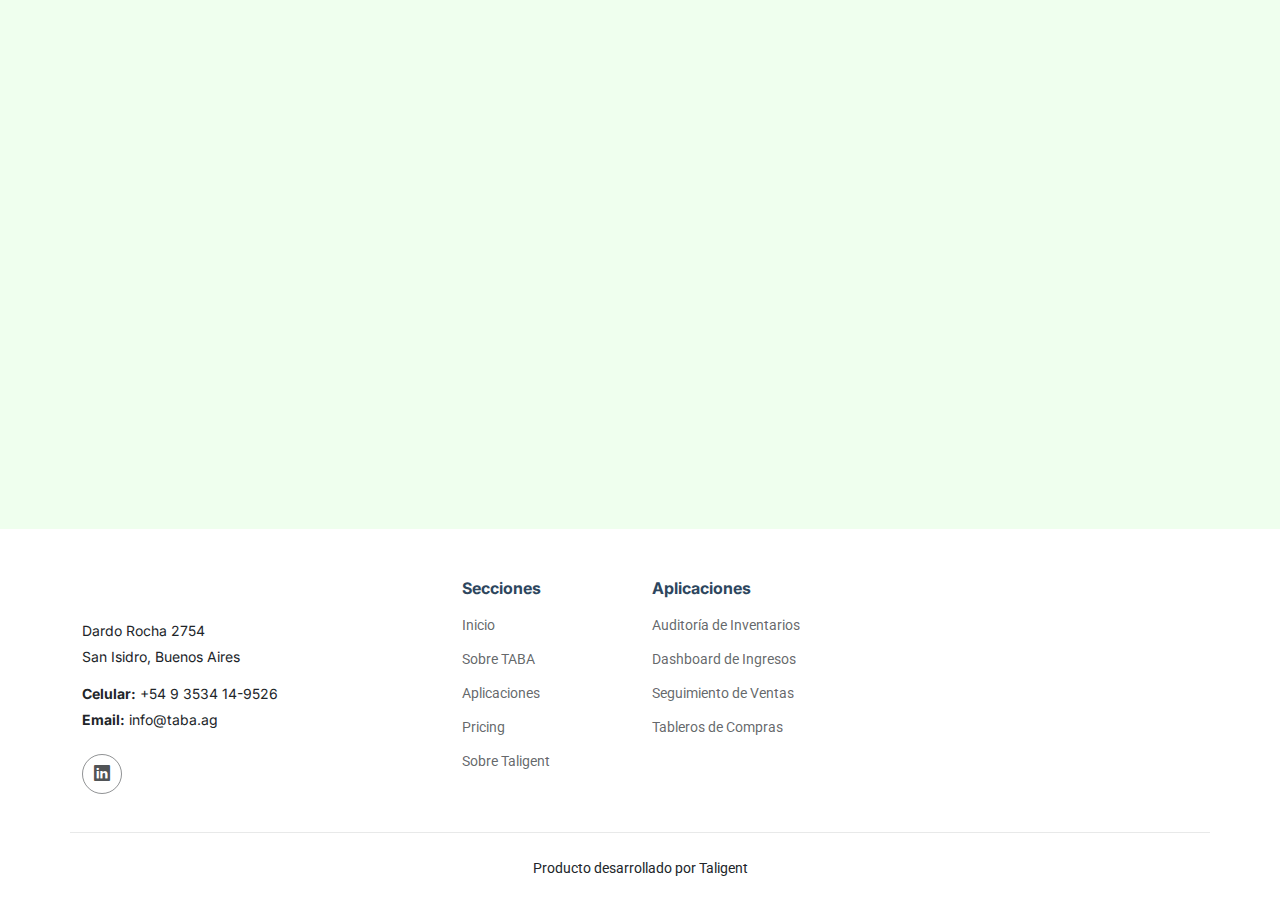
==== commit 19f882e4: "Update index.html" ====
--- a/index.html
+++ b/index.html
@@ -287,7 +287,7 @@
               </div>
               <div>
                 <h3>Dashboard de Ingresos</h3>
-                <p>La foto del estado de tu negocio. Conocé el estado de 
+                <p>La foto del estado de tu negocio. Conocé el cómo están 
                   los indicadores claves de tu empresa sin importar 
                   cuando ni dónde estés. Clave para tomar decisiones.</p>
                 <a href="service-details.html" class="read-more">Conocer más <i class="bi bi-arrow-right"></i></a>
@@ -303,7 +303,7 @@
               <div>
                 <h3>Auditoría de Inventarios</h3>
                 <p>Realizá controles de stock de manera rápida, digital y segura. 
-                  <br> Conocé los números de tu stock, evitá pérdidas y conocé el estado de tus centros diariamente</p>
+                  <br> Conocé los números de tu stock, evitá pérdidas y conocé el estado de tus centros diariamente.</p>
                 <a href="service-details.html" class="read-more">Conocer más <i class="bi bi-arrow-right"></i></a>
               </div>
             </div>
@@ -329,7 +329,7 @@
               </div>
               <div>
                 <h3>Tablero de Compras</h3>
-                <p>¿Qué pasa con los egresos de tu empresa? Proveedores y gastos. Conocé la evolución de tus commodities, tu historial de compras y la proyección próxima</p>
+                <p>¿Qué pasa con los egresos de tu empresa? Proveedores y gastos. Conocé la evolución de tus commodities, tu historial de compras y su proyección.</p>
                 <a href="service-details.html" class="read-more">Conocer más <i class="bi bi-arrow-right"></i></a>
               </div>
             </div>
@@ -422,7 +422,7 @@
                     </ul>
                   </div>
                   <div class="col-lg-6 order-1 order-lg-2 text-center">
-                    <img src="assets/img/tablero-administración.png" alt="" class="img-fluid">
+                    <img src="assets/img/tablero-administracion.png" alt="" class="img-fluid">
                   </div>
                 </div>
               </div><!-- End tab content item -->
@@ -465,33 +465,33 @@
 
           <div class="col-xl-3 col-md-6" data-aos="zoom-in" data-aos-delay="100">
             <div class="feature-box orange">
-              <i class="bi bi-cloud"></i>
-              <h4>+20 empresas incorporaron TABA</h4>
-              <p>Más de 20 empresas y 100 usuarios se encuentran utilizando las funcionalidades de TABA.</p>
+              <i class="bi bi-piggy-bank"></i>
+              <h4>Fabricantes de alimentos balanceados para animales</h4>
+              <p>Productores de alimentos específicos para la nutrición animal, incluyendo productos balanceados para ganado, aves, cerdos, entre otros.</p>
             </div>
           </div><!-- End Feature Borx-->
 
           <div class="col-xl-3 col-md-6" data-aos="zoom-in" data-aos-delay="200">
             <div class="feature-box blue">
               <i class="bi bi-patch-check"></i>
-              <h4>Aumento en la productividad</h4>
-              <p>El 100% de nuestros clientes reconocen un aumento significativo en su productividad de hasta 7 veces más.</p>
+              <h4>Productores de suplementos y aditivos para la nutrición animal</h4>
+              <p>Desarrollo de productos como minerales, vitaminas y aditivos para mejorar la calidad y el rendimiento de los alimentos animales.</p>
             </div>
           </div><!-- End Feature Borx-->
 
           <div class="col-xl-3 col-md-6" data-aos="zoom-in" data-aos-delay="300">
             <div class="feature-box green">
               <i class="bi bi-sunrise"></i>
-              <h4>Expertise en el agro</h4>
-              <p>TABA fue desarrollado por un equipo de Ingenieros Agrónomos y especialista en análisis de datos para el agro.</p>
+              <h4>Distribuidores de insumos agrícolas</h4>
+              <p>Negocios que comercializan una variedad de insumos agropecuarios, como agroquímicos, fertilizantes y semillas, para diferentes tipos de cultivos.</p>
             </div>
           </div><!-- End Feature Borx-->
 
           <div class="col-xl-3 col-md-6" data-aos="zoom-in" data-aos-delay="400">
             <div class="feature-box red">
-              <i class="bi bi-shield-check"></i>
-              <h4>Soluciones a medida</h4>
-              <p>La analítica y aplicaciones de TABA está 100% personalizada para el agro.</p>
+              <i class="bi bi-shop"></i>
+              <h4>Tiendas agropecuarias y minoristas</h4>
+              <p>Negocios locales que venden insumos agropecuarios directamente a productores, como alimentos balanceados, fertilizantes, agroquímicos, y otros productos relacionados con el sector agrícola.</p>
             </div>
           </div><!-- End Feature Borx-->
 
@@ -685,7 +685,7 @@
             </div>
           </div><!-- End testimonial item -->
 
-          <div class="col-lg-6" data-aos="fade-up" data-aos-delay="100">
+          <!--<div class="col-lg-6" data-aos="fade-up" data-aos-delay="100">
             <div class="testimonial-item">
               <img src="assets/img/testimonials/tomas-berisso.png" class="testimonial-img" alt="">
               <h3>Tomás Berisso</h3>
@@ -698,7 +698,7 @@
                 <span>TABA me permite acceder a una plataforma unificada donde ver mis reportes de gestión de una manera amigable, con filtros e información que necesito todos los días. Me permite proyectar ideas para aplicarlo en el corto plazo, dejando de lado la sensación de no saber cómo empezar, transformándolo en un hecho.</span>
                 <i class="bi bi-quote quote-icon-right"></i>
               </p>
-            </div>
+            </div> -->
           </div><!-- End testimonial item -->
 
 
@@ -768,11 +768,11 @@
           <div class="col-lg-4" data-aos="fade-up" data-aos-delay="100">
             <div class="pricing-card">
               <h3>Auditoría de Inventarios</h3>
-              <div class="price">
+              <!-- <div class="price">
                 <span class="currency">U$D</span>
                 <span class="amount">305</span>
                 <span class="period">/ mes</span>
-              </div>
+              </div> -->
               <p class="description">Auditá inventarios hasta 7 veces más rápido de manera digital y en la nube con reportes automáticos</p>
 
               <h4>Algunas de las funciones:</h4>
@@ -803,11 +803,11 @@
             <div class="pricing-card popular">
               <div class="popular-badge">Más utilizado</div>
               <h3>Dashboard de Ingresos</h3>
-              <div class="price">
+              <!--<div class="price">
                 <span class="currency">U$D</span>
                 <span class="amount">420</span>
                 <span class="period">/ mes</span>
-              </div>
+              </div> -->
               <p class="description">Un análisis más profundo de la información de tu empresa, obtiendo nuevos datos clave que pueden cambiar rotudamente la toma de decisiones.</p>
 
               <h4>Algunas de las funciones:</h4>
@@ -841,11 +841,11 @@
           <div class="col-lg-4" data-aos="fade-up" data-aos-delay="300">
             <div class="pricing-card">
               <h3>Seguimiento de ventas</h3>
-              <div class="price">
+              <!--<div class="price">
                 <span class="currency">U$D</span>
                 <span class="amount">325</span>
                 <span class="period">/ mes</span>
-              </div>
+              </div> -->
               <p class="description">Toda la información comercial optimizada para aumentar tus ventas todos los meses.</p>
 
               <h4>Algunas de las funciones:</h4>
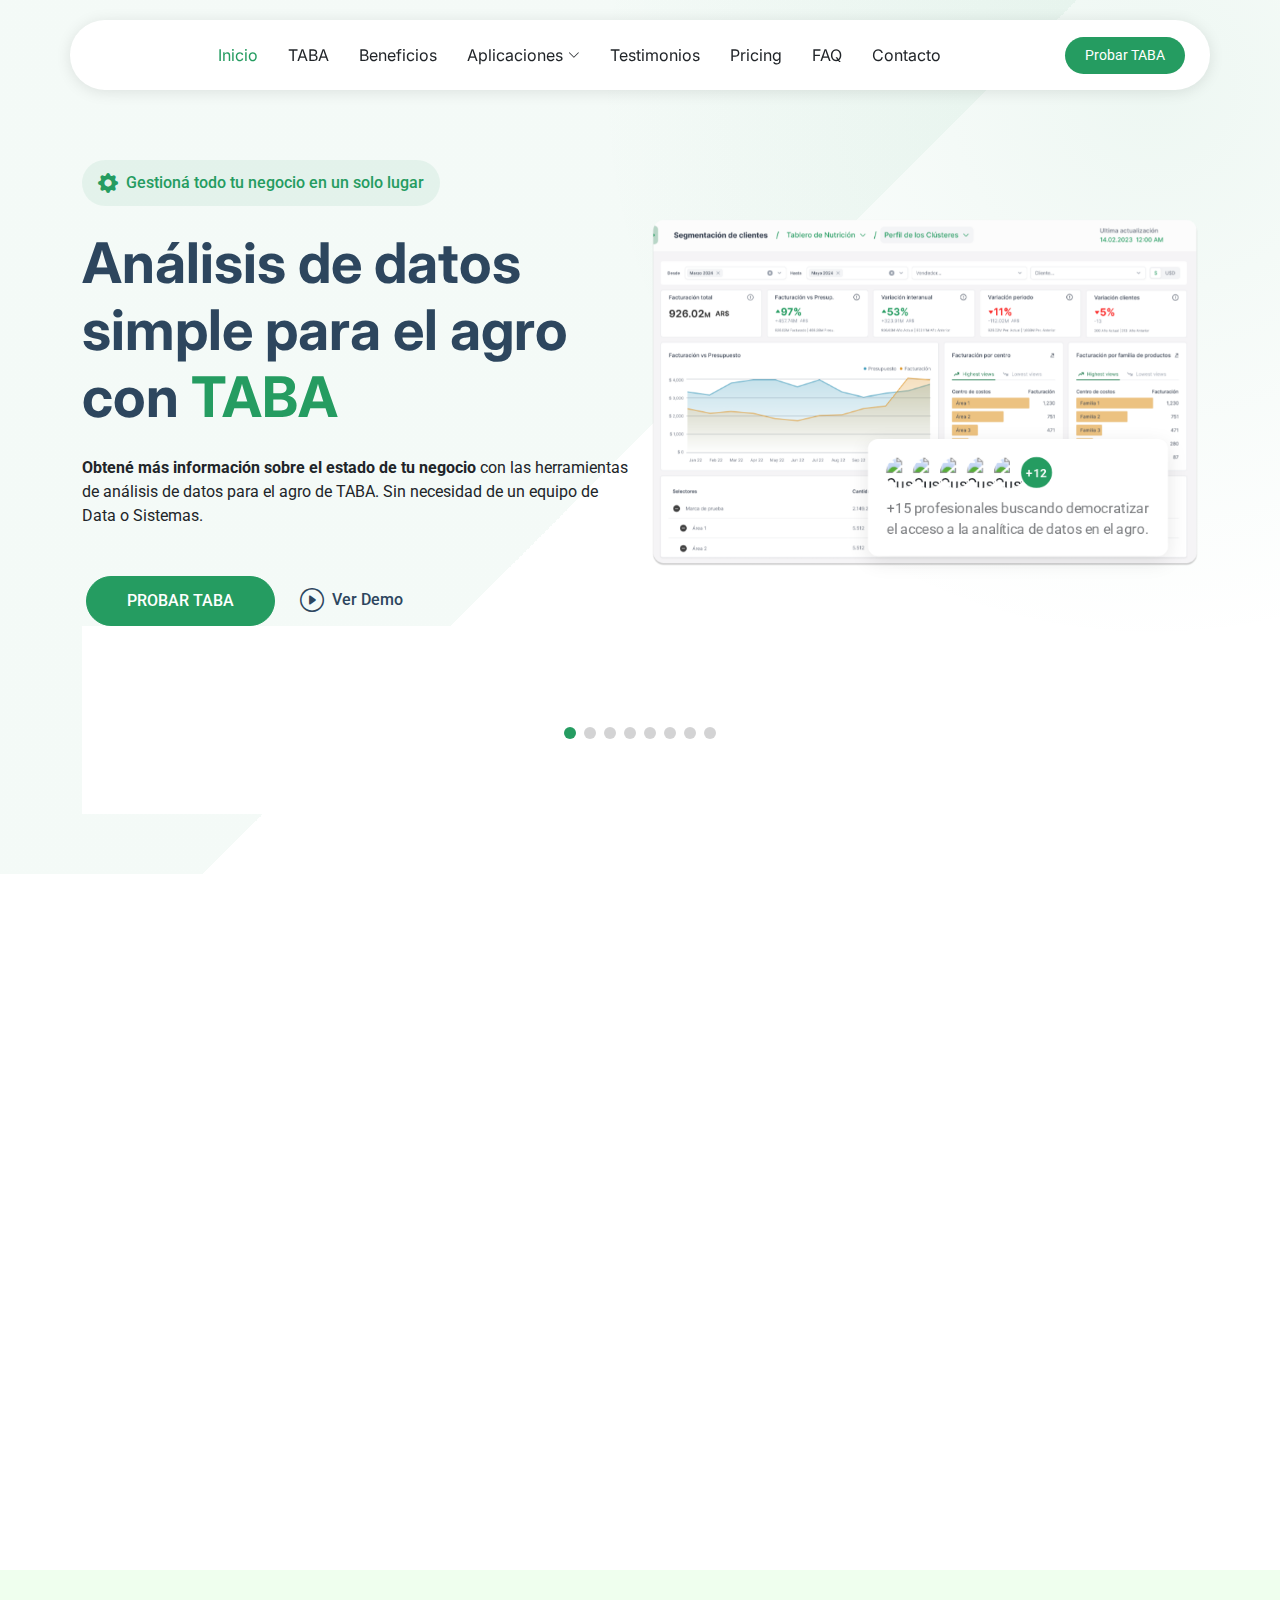
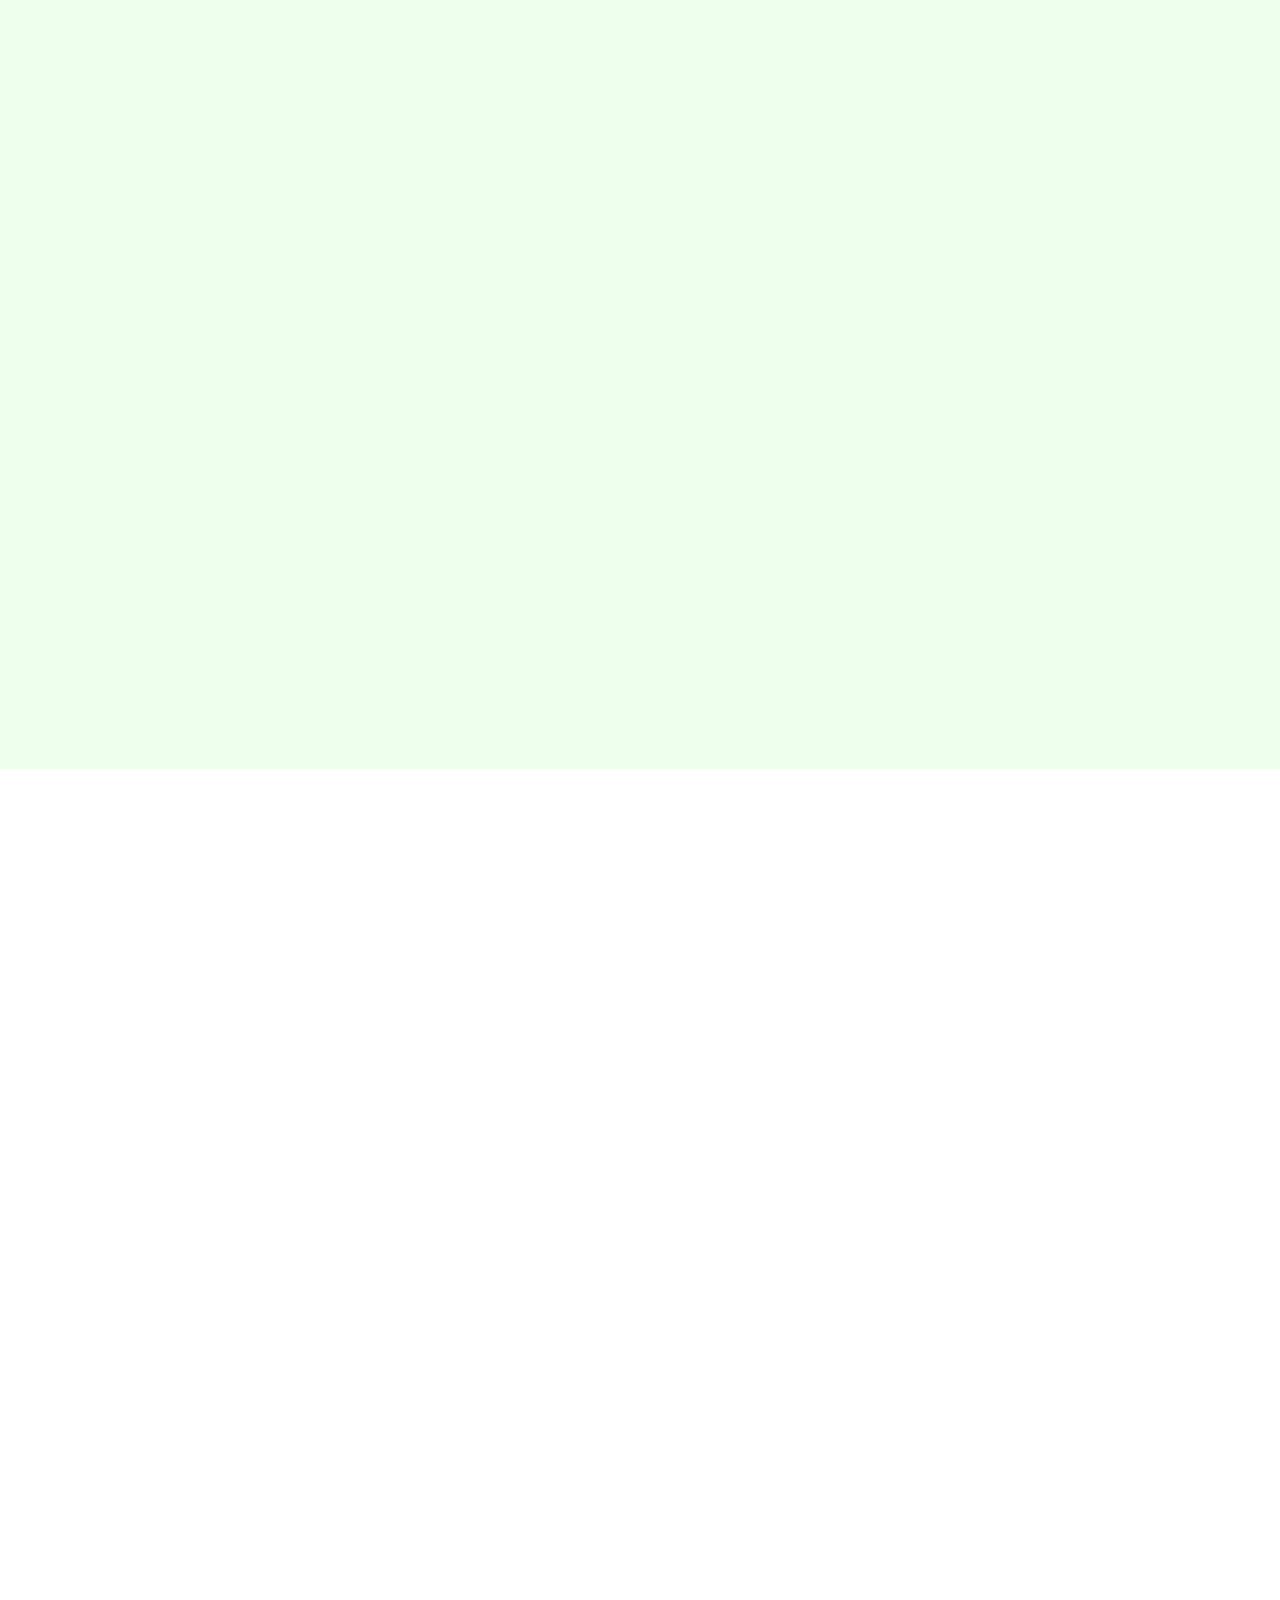
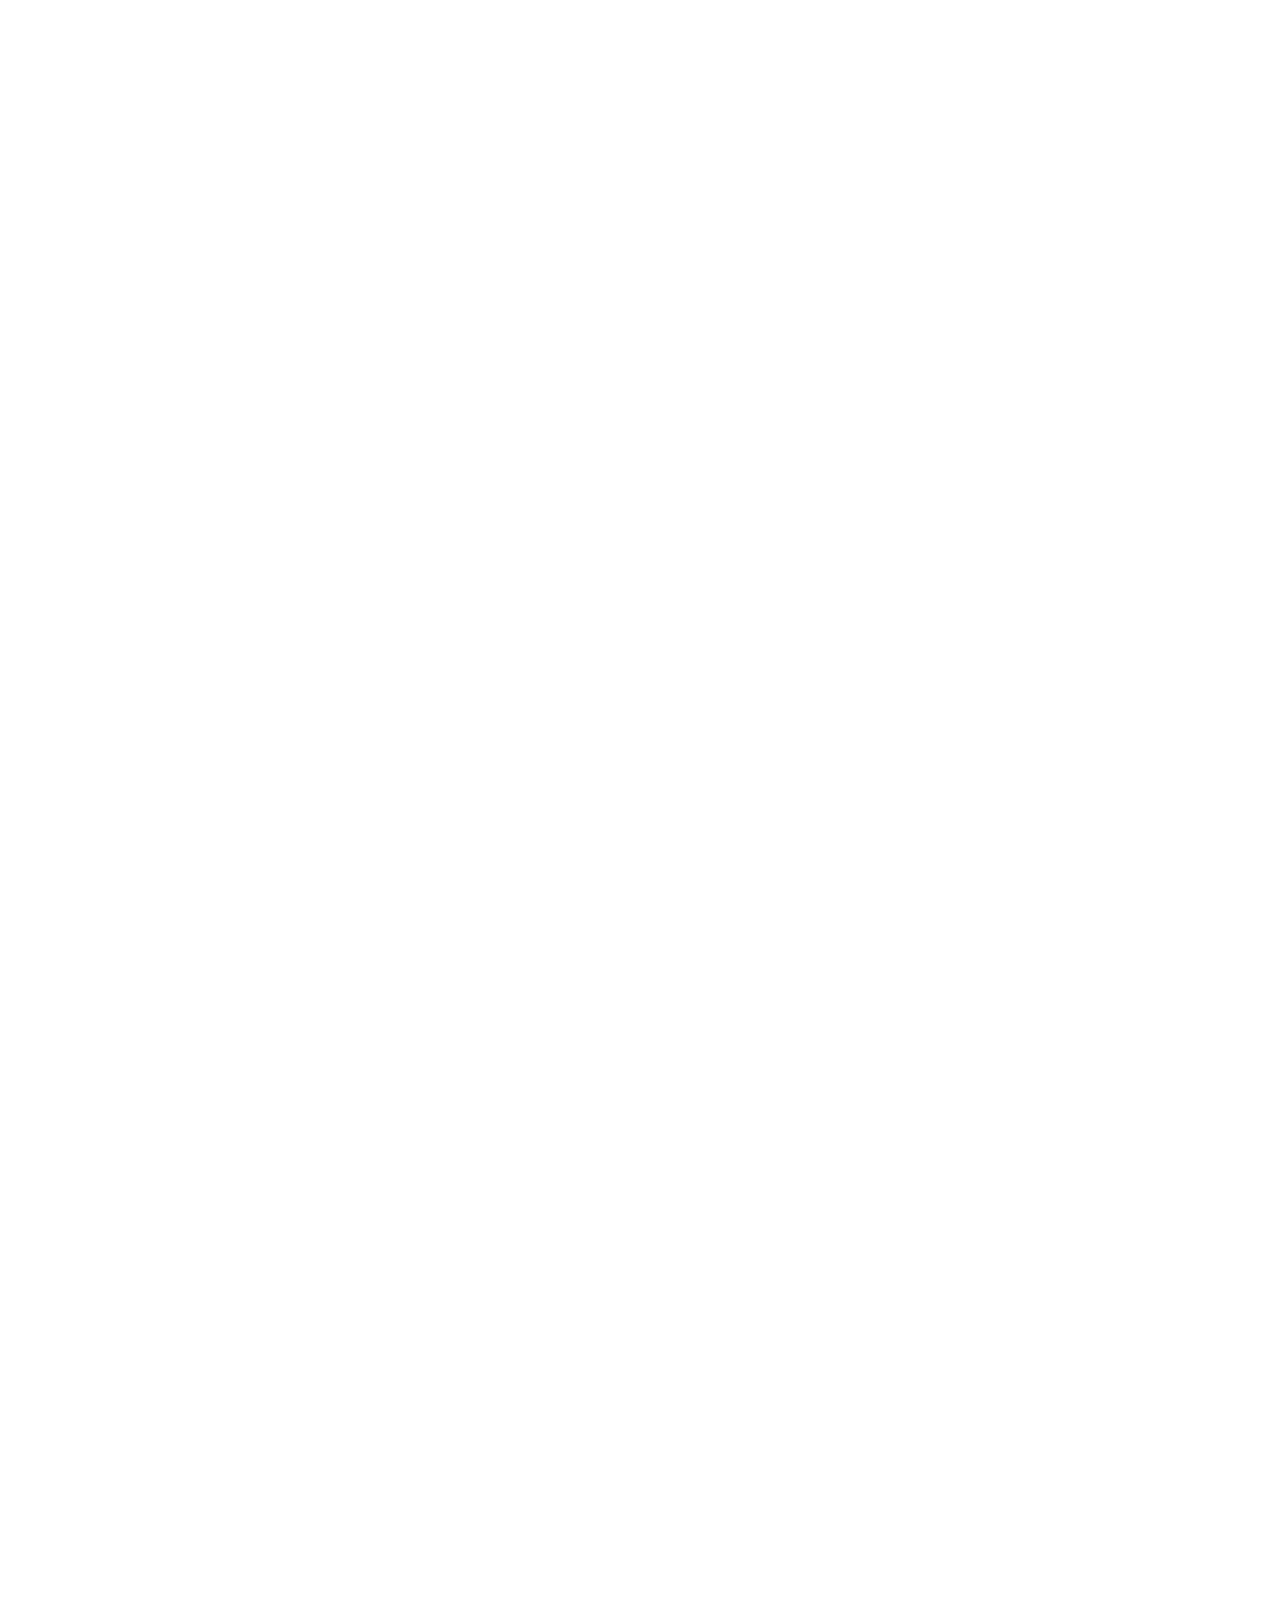
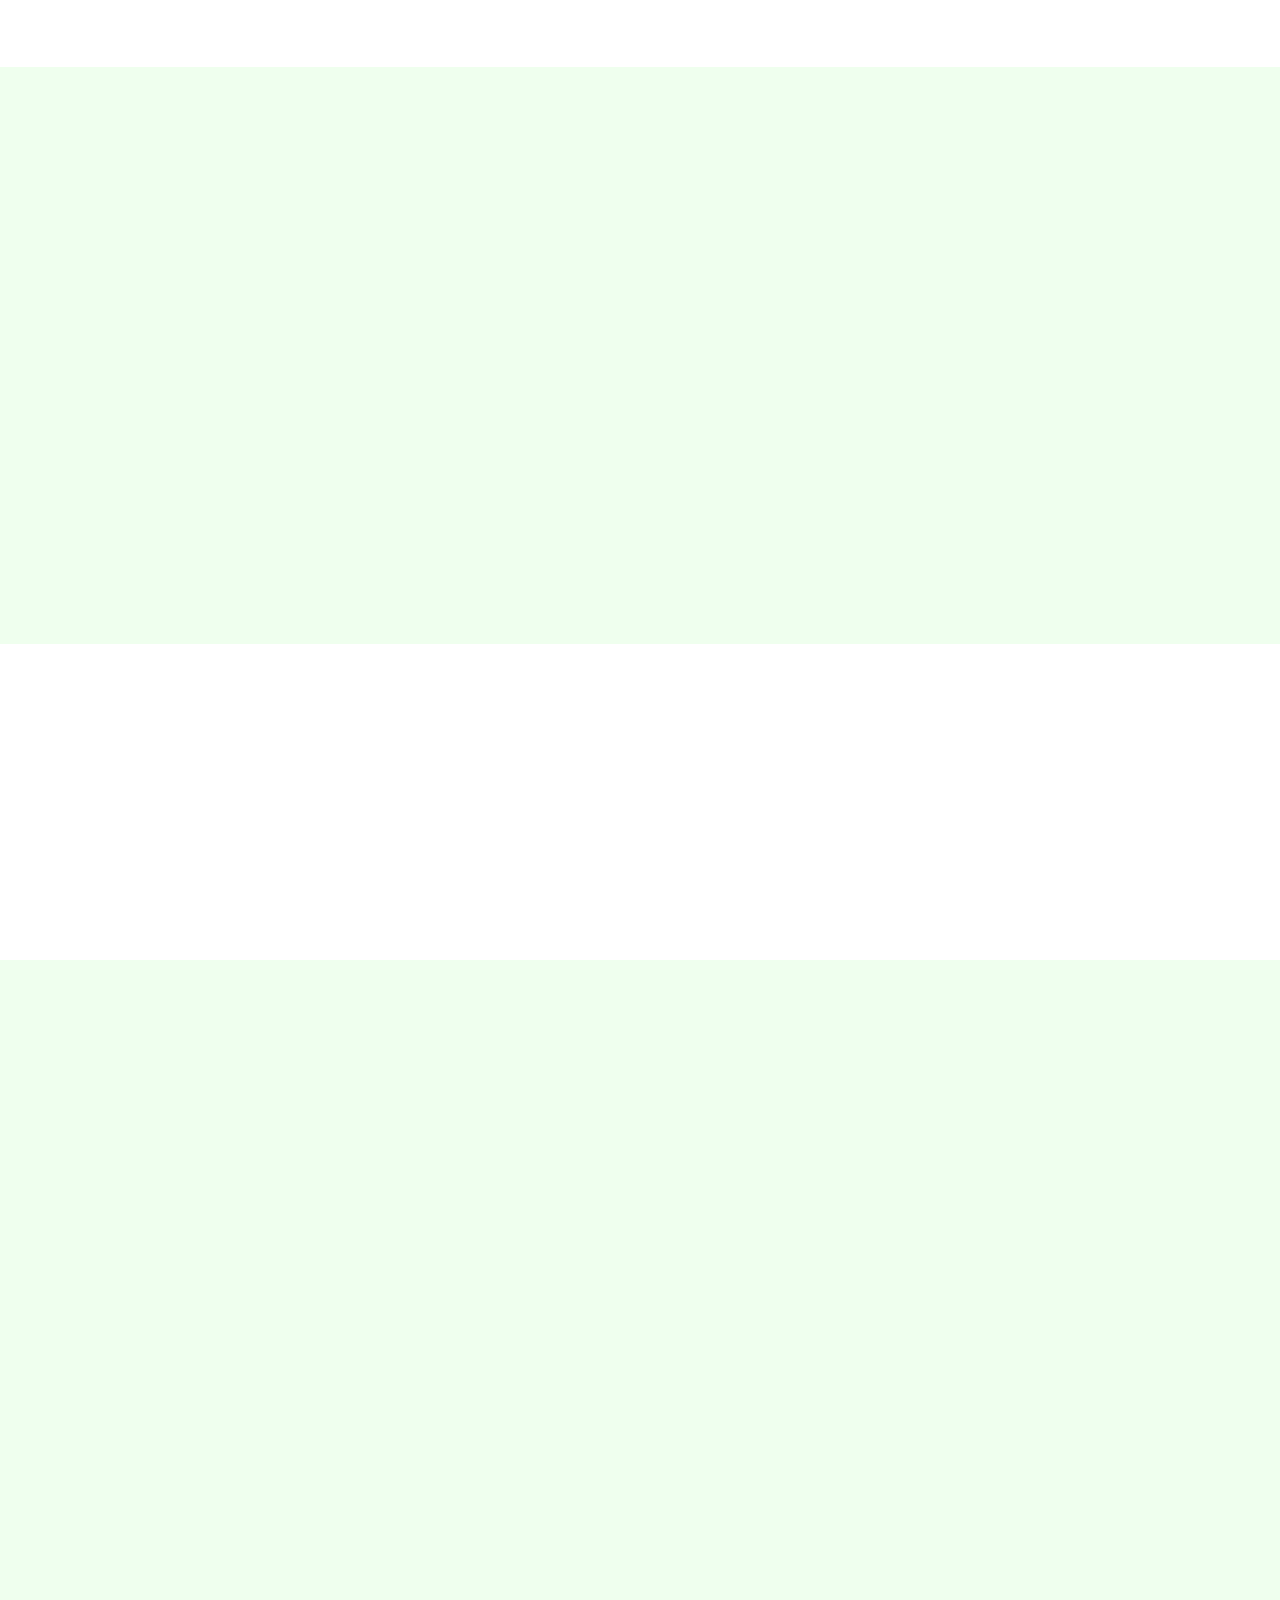
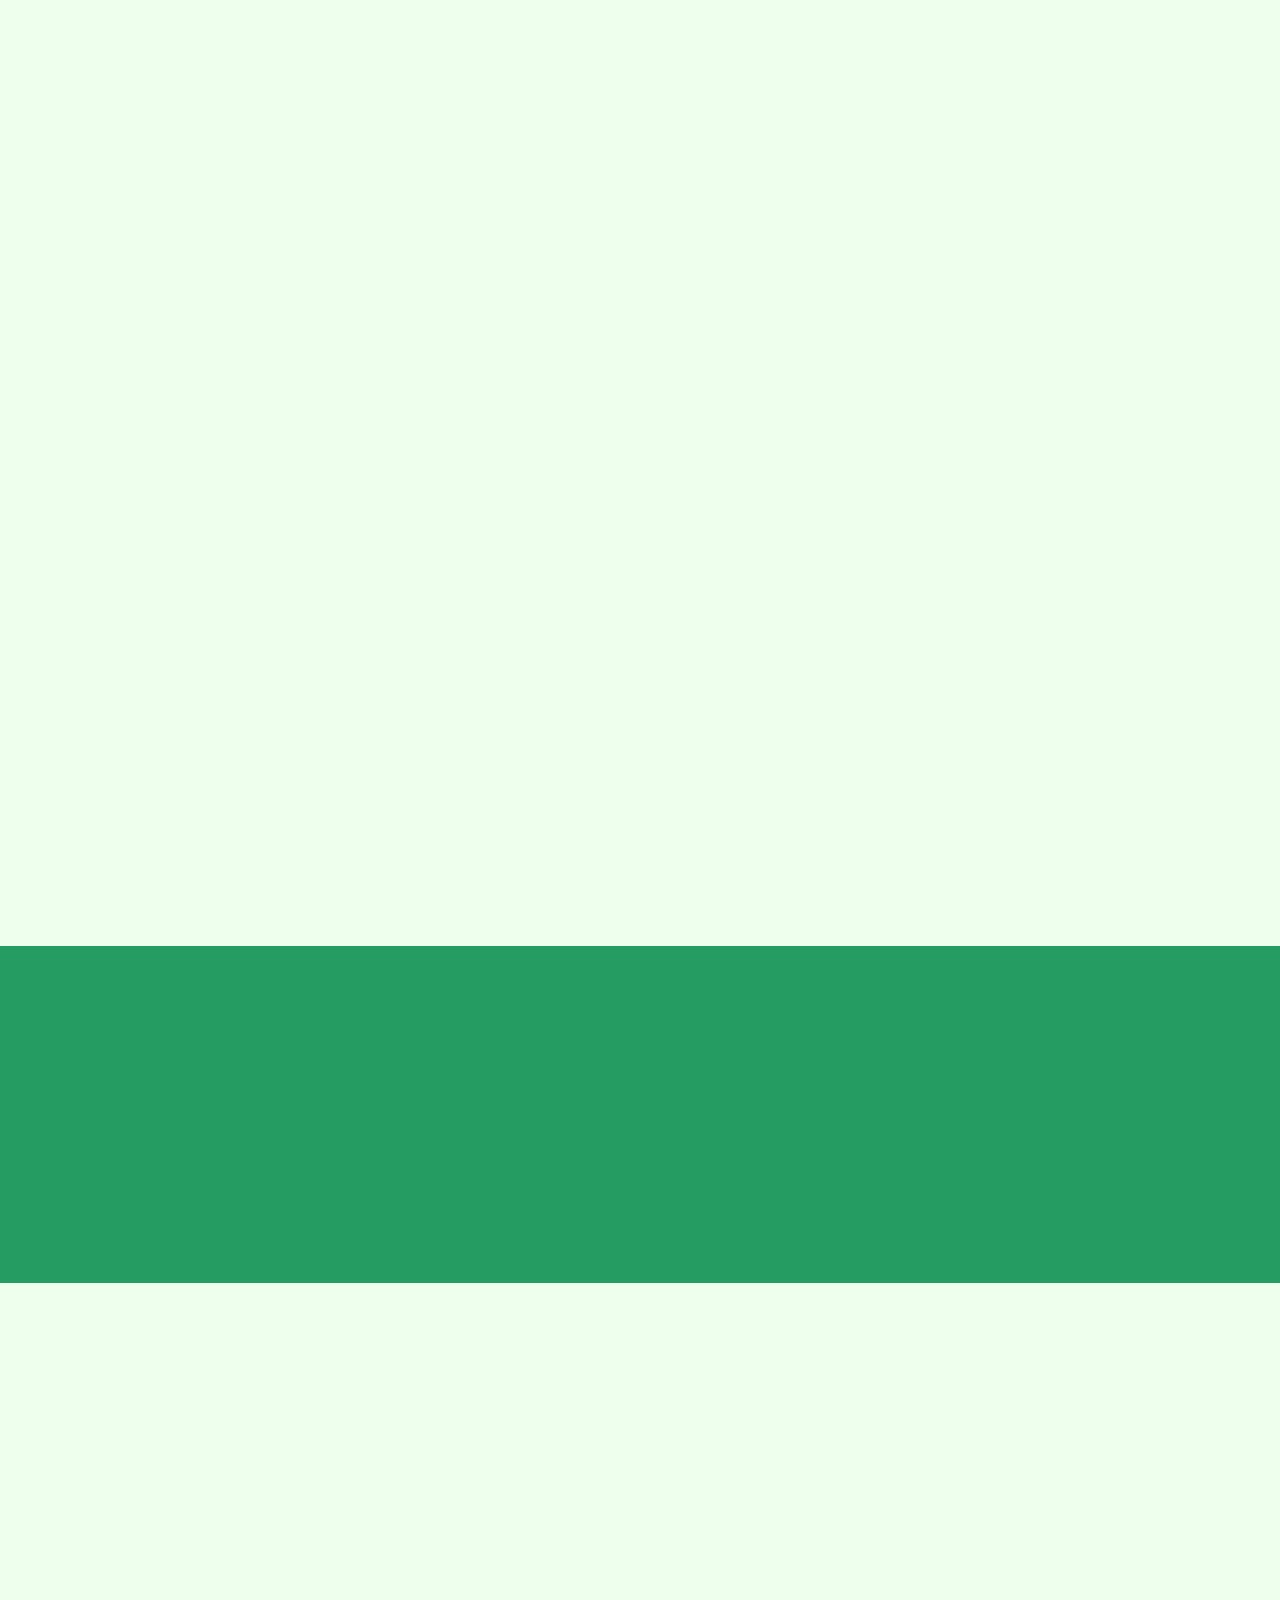
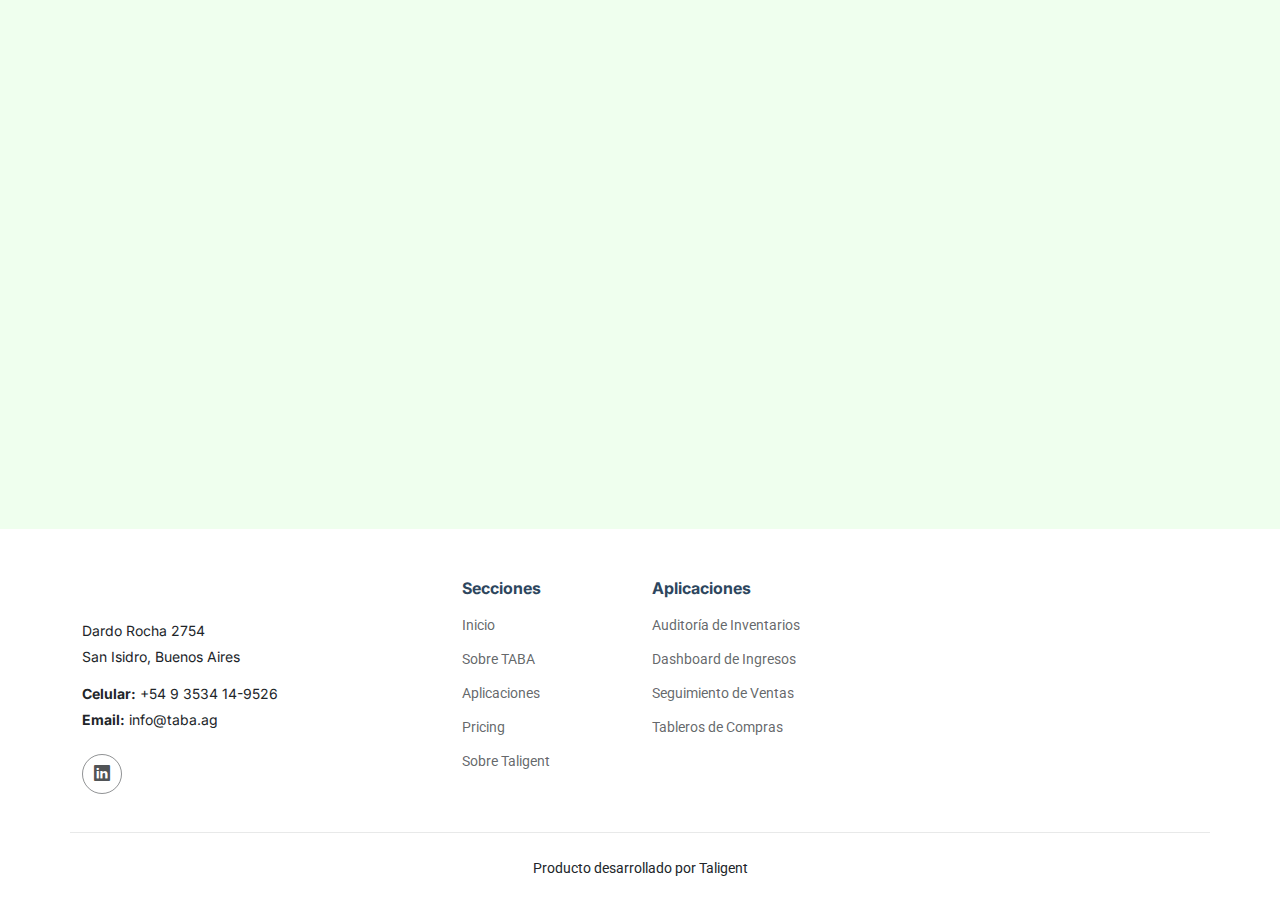
==== commit 848827f2: "Update index.html" ====
--- a/index.html
+++ b/index.html
@@ -911,7 +911,7 @@
               <div class="faq-item faq-active">
                 <h3>¿Cómo es el pago?</h3>
                 <div class="faq-content">
-                  <p>TABA es una plataforma SaaS (Software as a Service), por lo que el pago se realiza mensualmente. Esto incluye el acceso completo a todas las funcionalidades y actualizaciones de la plataforma.</p>
+                  <p>TABA es una plataforma SaaS (Software as a Service), por lo que el pago se realiza mensualmente. Esto incluye el acceso completo a las aplicaciones que te suscribiste y actualizaciones de la plataforma.</p>
                 </div>
                 <i class="faq-toggle bi bi-chevron-right"></i>
               </div><!-- End Faq item-->
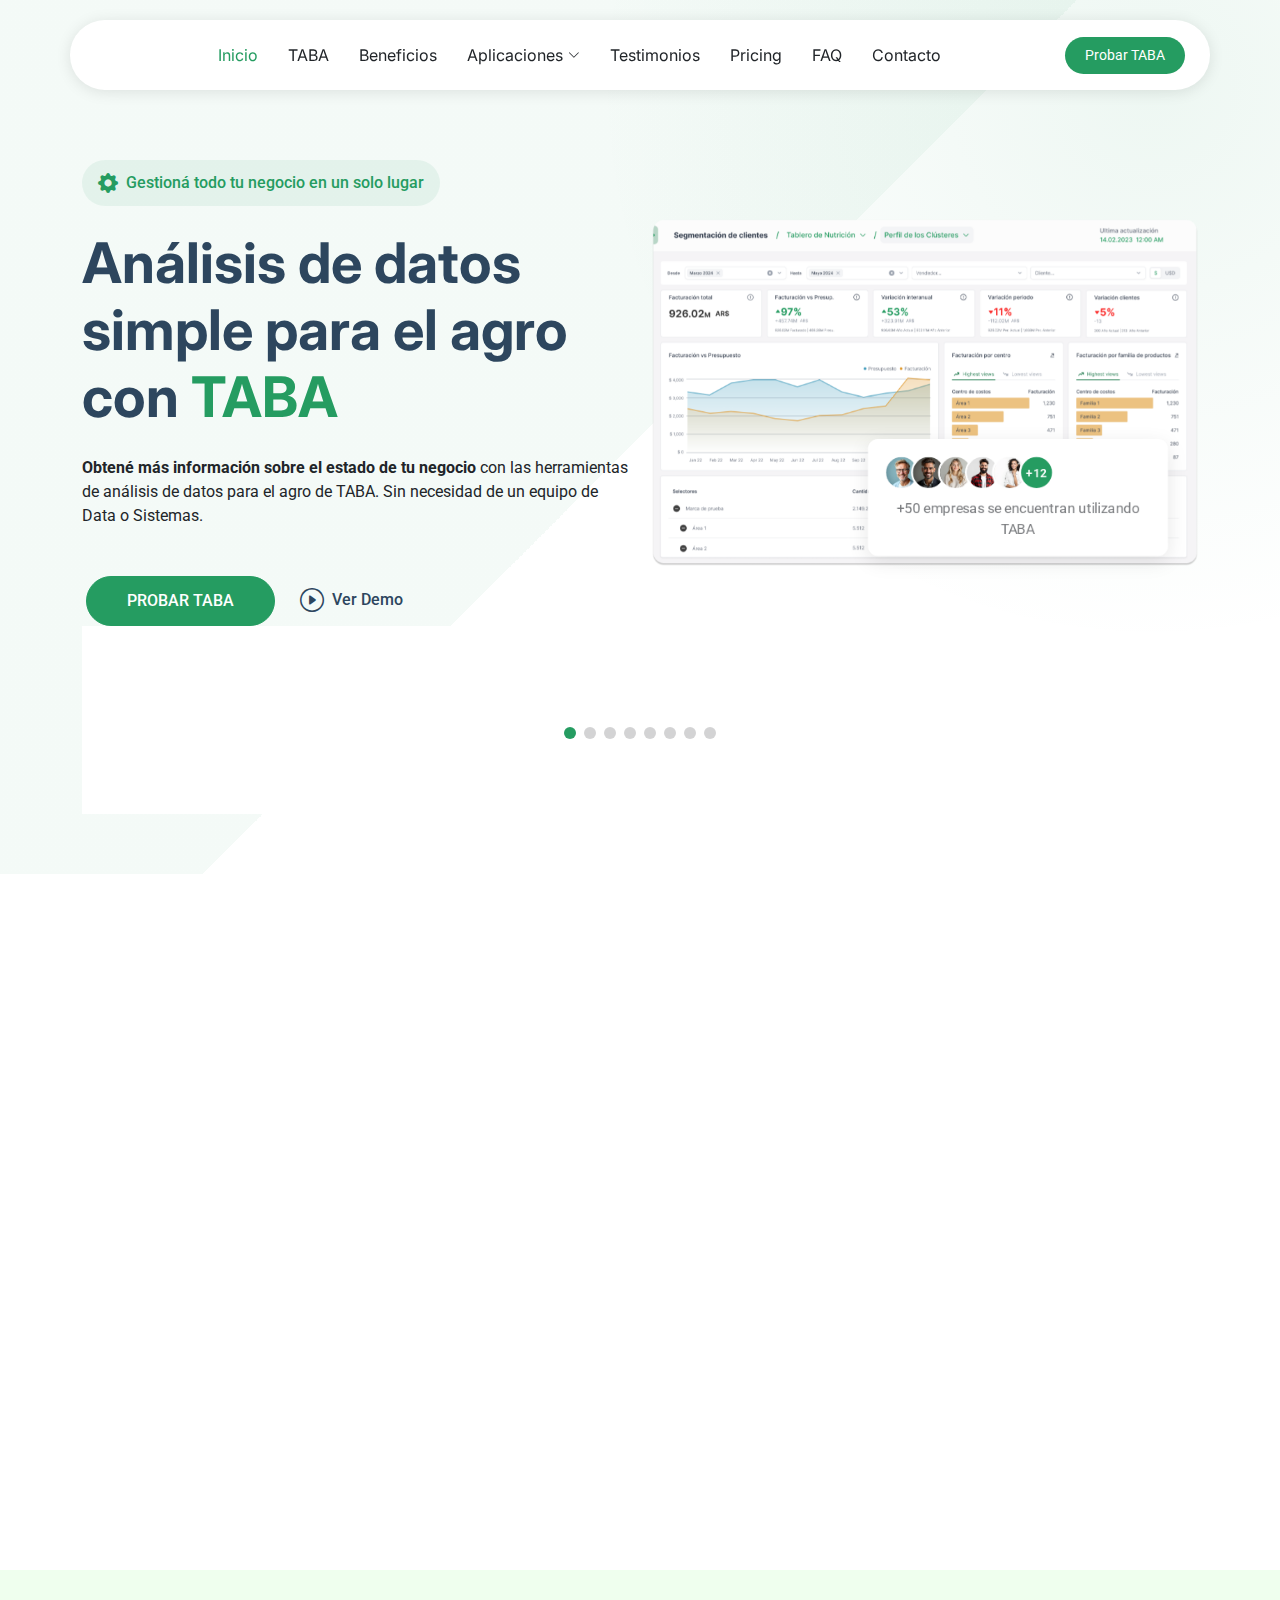
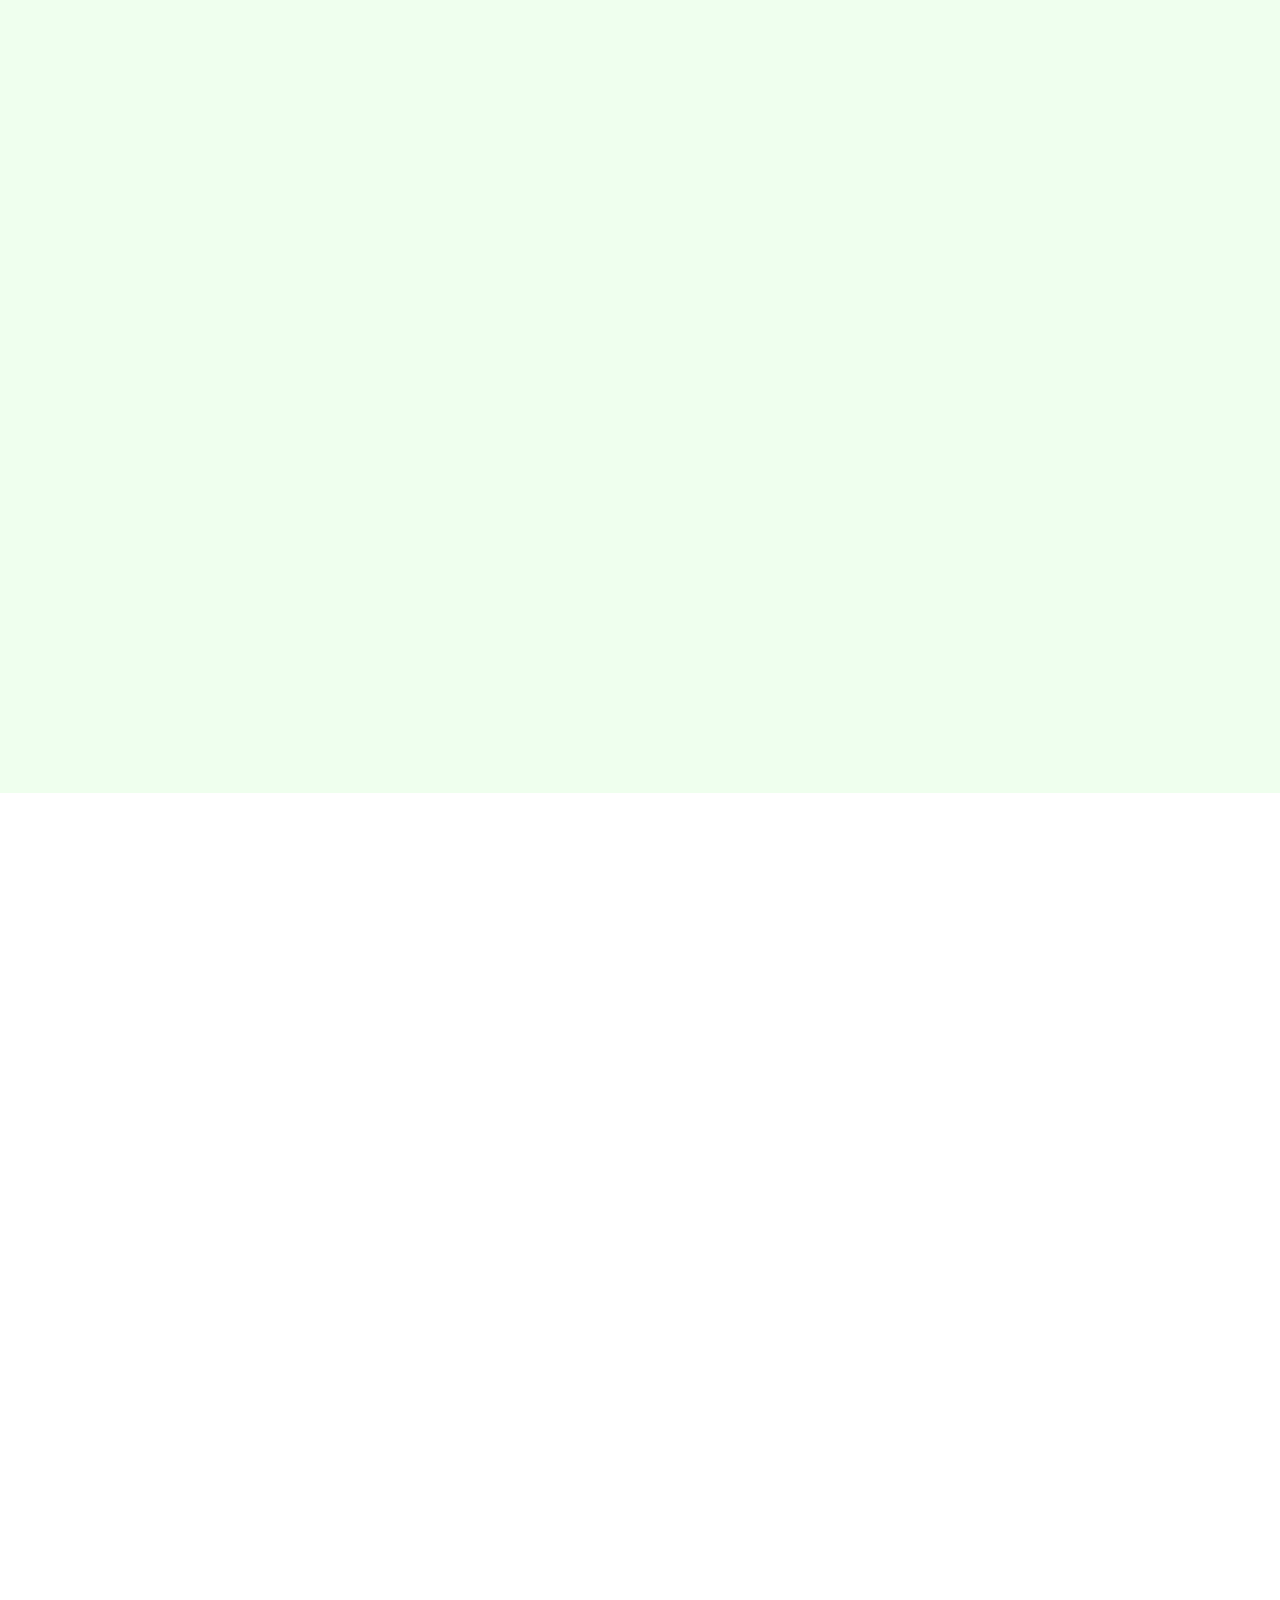
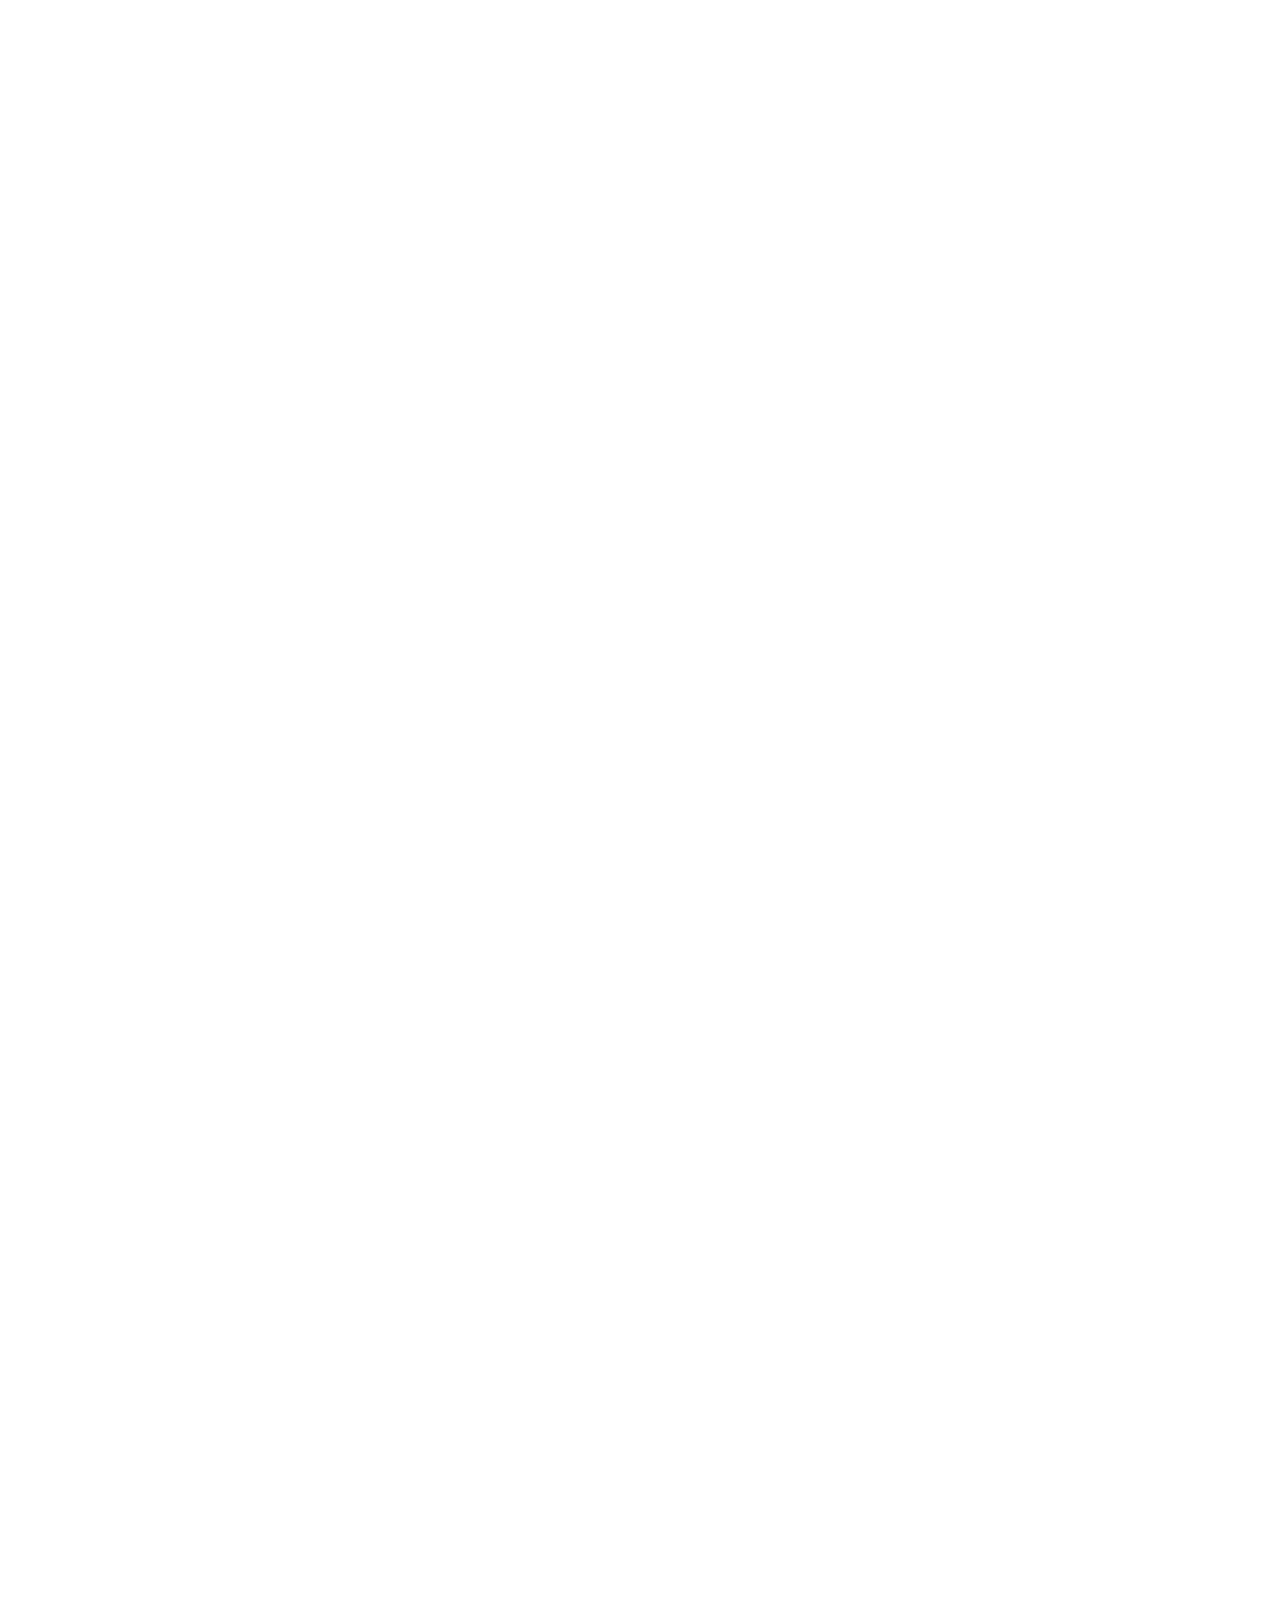
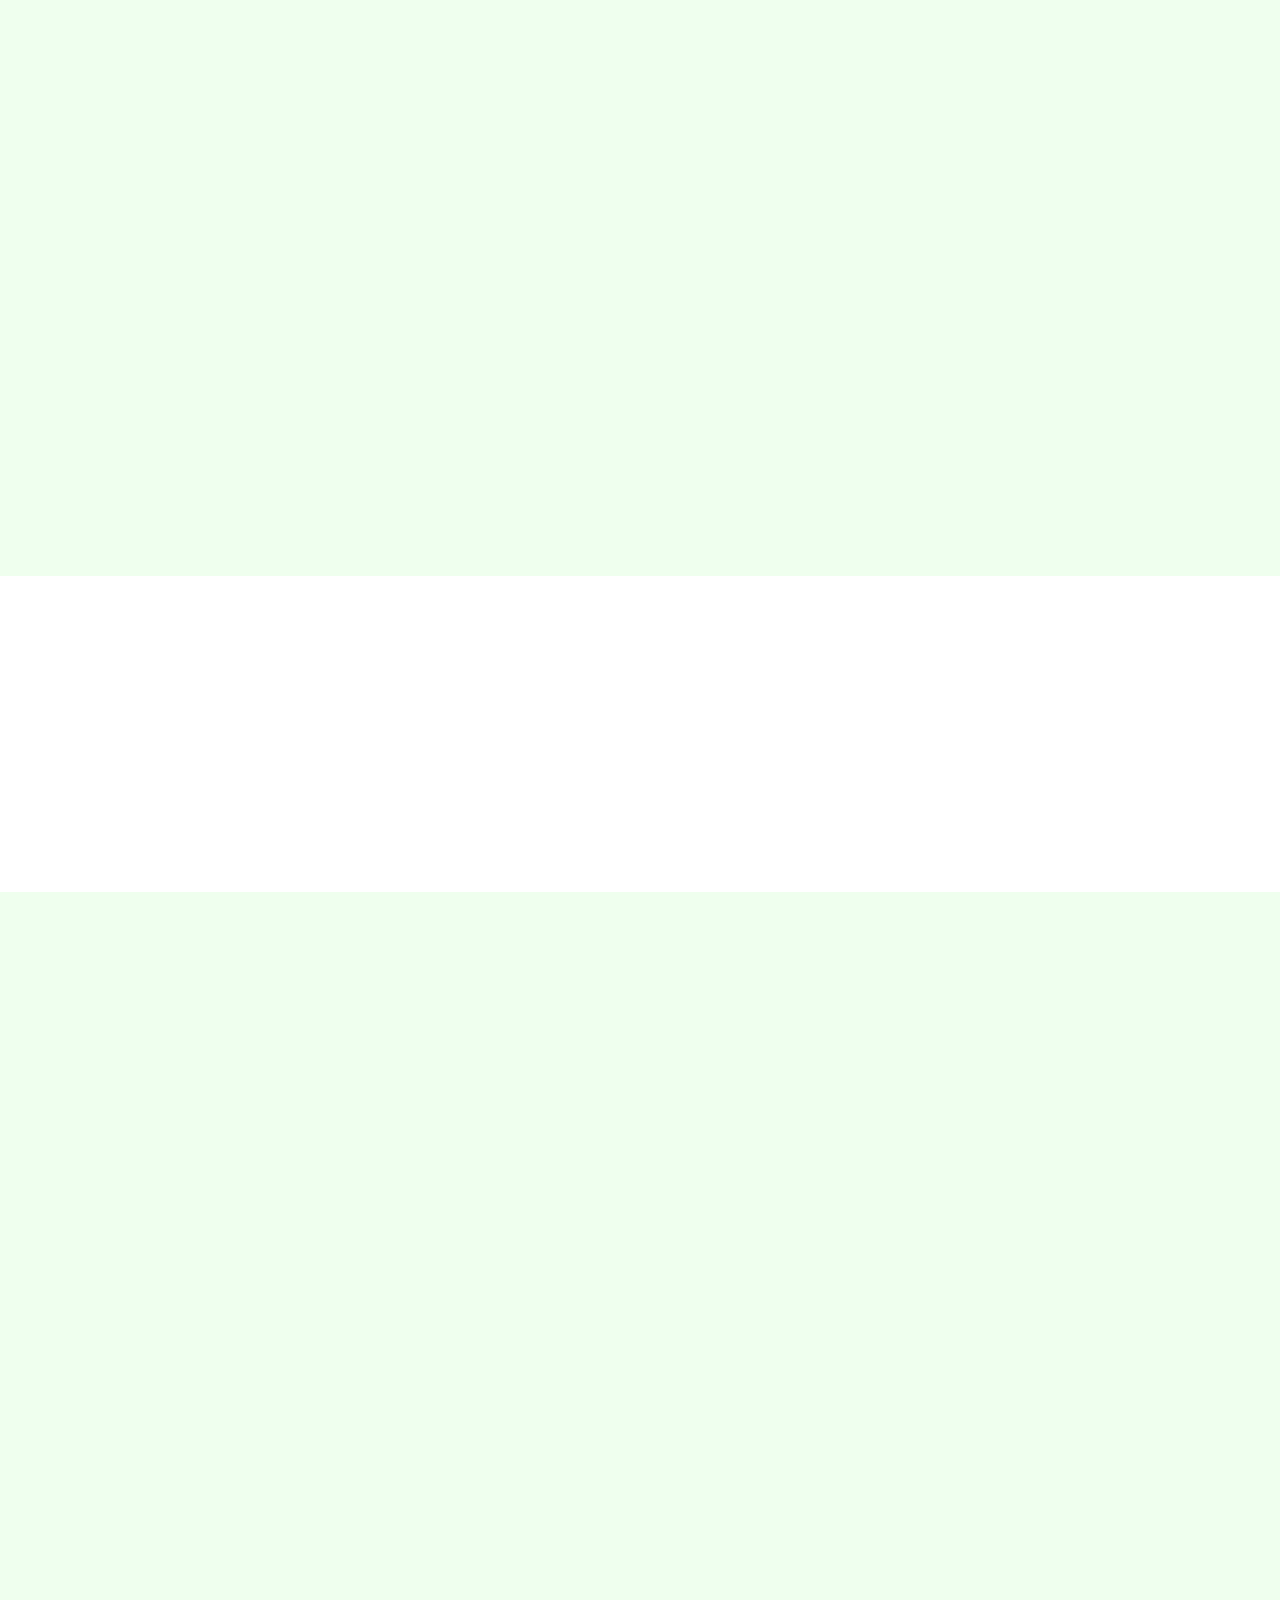
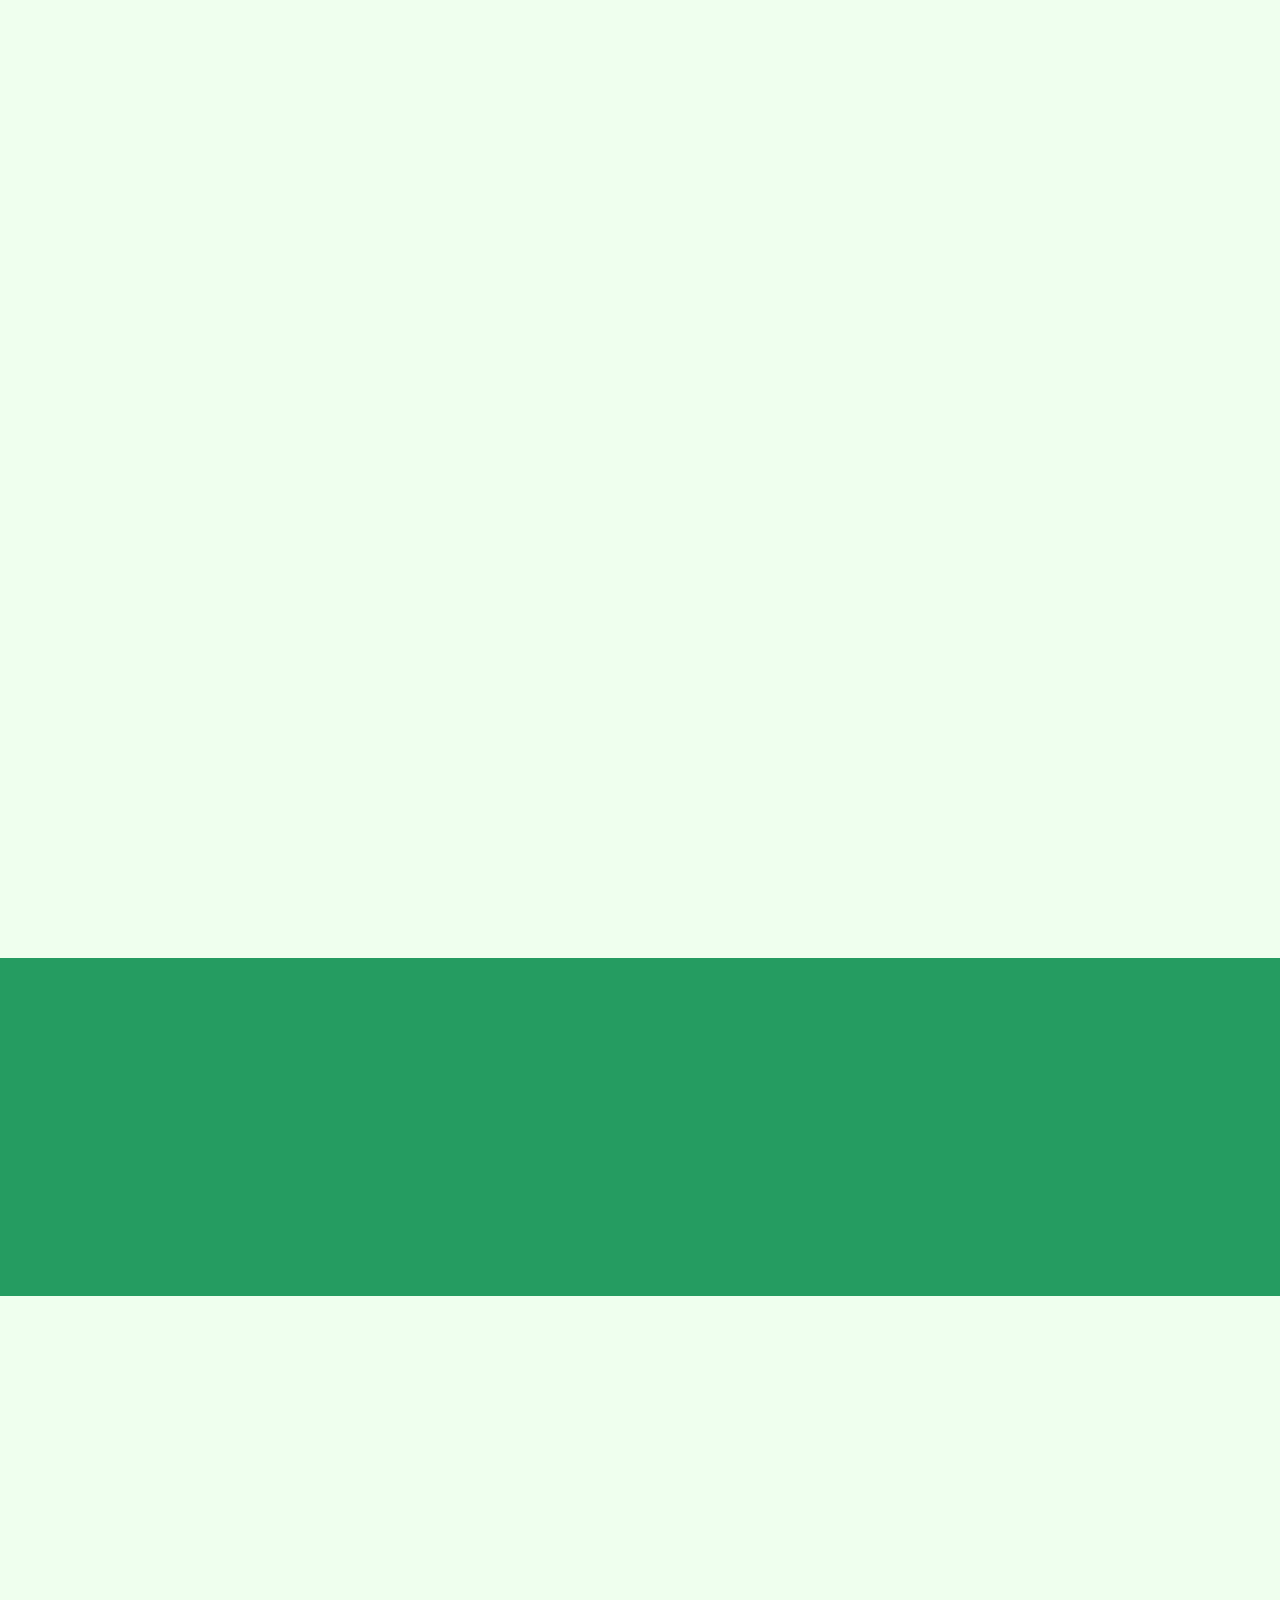
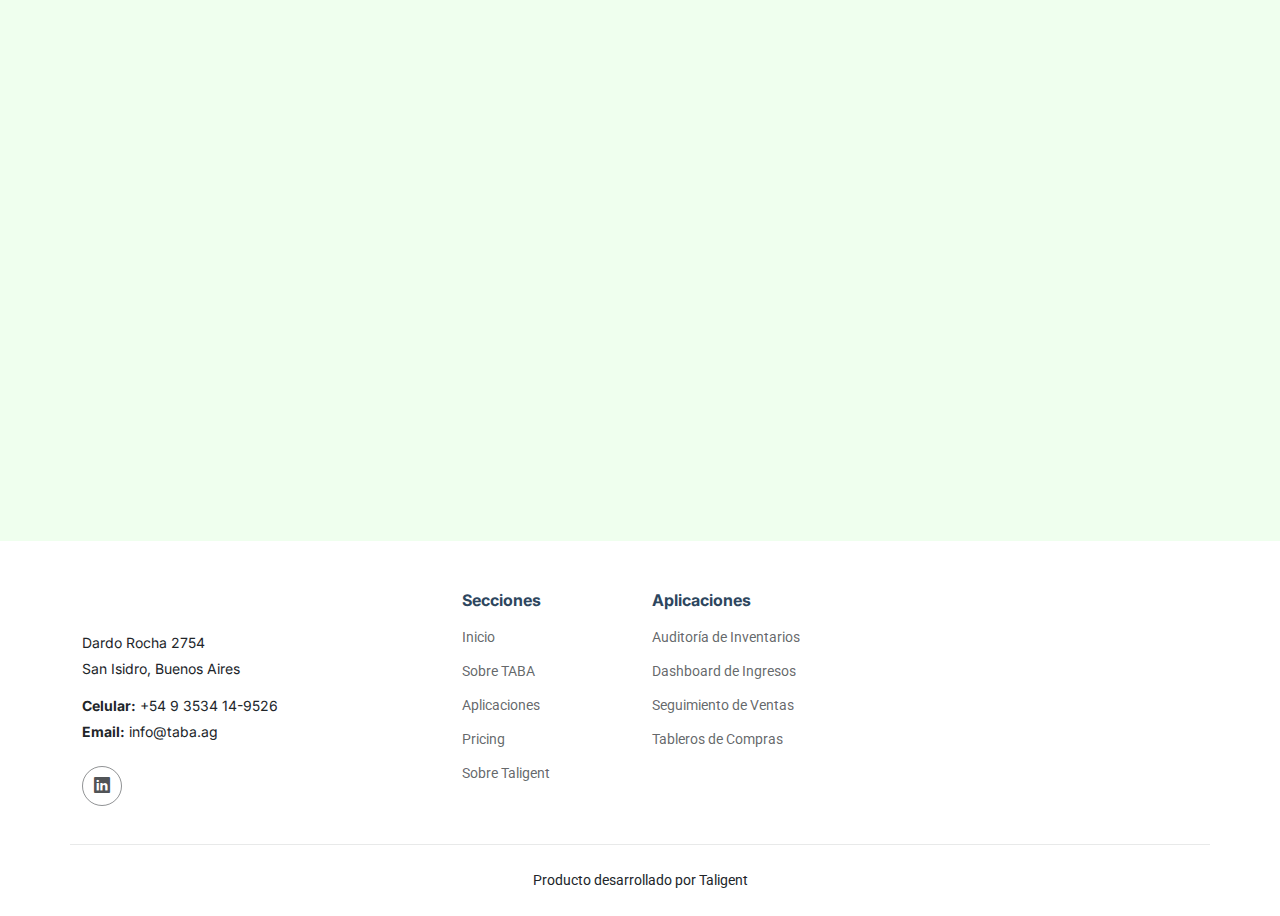
==== commit 3db30234: "Update index.html" ====
--- a/index.html
+++ b/index.html
@@ -46,7 +46,7 @@
           <li><a href="#services">Beneficios</a></li>
           <li class="dropdown"><a href="#"><span>Aplicaciones</span> <i class="bi bi-chevron-down toggle-dropdown"></i></a>
             <ul>
-              <li><a href="#">Auditoría de Inventarios</a></li>
+              <li><a href="#services">Auditoría de Inventarios</a></li>
               <!--<li class="dropdown"><a href="#"><span>Deep Dropdown</span> <i class="bi bi-chevron-down toggle-dropdown"></i></a>
                  <ul>
                   <li><a href="#">Deep Dropdown 1</a></li>
@@ -56,9 +56,9 @@
                   <li><a href="#">Deep Dropdown 5</a></li>
                 </ul>
               </li> -->
-              <li><a href="#">Dashboard de Ingresos</a></li>
-              <li><a href="#">Seguimiento de Ventas</a></li>
-              <li><a href="#">Tablero de Compras</a></li>
+              <li><a href="#services">Dashboard de Ingresos</a></li>
+              <li><a href="#services">Seguimiento de Ventas</a></li>
+              <li><a href="#services">Tablero de Compras</a></li>
             </ul>
           </li>
           <li><a href="#testimonials">Testimonios</a></li>
@@ -69,7 +69,7 @@
         <i class="mobile-nav-toggle d-xl-none bi bi-list"></i>
       </nav>
 
-      <a class="btn-getstarted" href="index.html#contact">Probar TABA</a>
+      <a class="btn-getstarted" href="index.html#about">Probar TABA</a>
 
     </div>
   </header>
@@ -102,7 +102,7 @@
               </p>
 
               <div class="hero-buttons">
-                <a href="#contact" class="btn btn-primary me-0 me-sm-2 mx-1">PROBAR TABA</a>
+                <a href="#about" class="btn btn-primary me-0 me-sm-2 mx-1">PROBAR TABA</a>
                 <a href="https://drive.google.com/file/d/1p93BTKeZs0mBOceH4B18WSBBqeTkaWm-/view?usp=sharing" class="btn btn-link mt-2 mt-sm-0 glightbox">
                   <i class="bi bi-play-circle me-1"></i>
                   Ver Demo
@@ -117,14 +117,14 @@
 
               <div class="customers-badge">
                 <div class="customer-avatars">
-                  <img src="assets/img/avatar-1.png" alt="Customer 1" class="avatar">
-                  <img src="assets/img/avatar-2.png" alt="Customer 2" class="avatar">
-                  <img src="assets/img/avatar-3.png" alt="Customer 3" class="avatar">
-                  <img src="assets/img/avatar-4.png" alt="Customer 4" class="avatar">
-                  <img src="assets/img/avatar-5.png" alt="Customer 5" class="avatar">
+                  <img src="assets/img/avatar-1.webp" alt="Customer 1" class="avatar">
+                  <img src="assets/img/avatar-2.webp" alt="Customer 2" class="avatar">
+                  <img src="assets/img/avatar-3.webp" alt="Customer 3" class="avatar">
+                  <img src="assets/img/avatar-4.webp" alt="Customer 4" class="avatar">
+                  <img src="assets/img/avatar-5.webp" alt="Customer 5" class="avatar">
                   <span class="avatar more">+12</span>
                 </div>
-                <p class="mb-0 mt-2">+15 profesionales buscando democratizar el acceso a la analítica de datos en el agro.</p>
+                <p class="mb-0 mt-2">+50 empresas se encuentran utilizando TABA</p>
               </div>
             </div>
           </div>
@@ -287,10 +287,10 @@
               </div>
               <div>
                 <h3>Dashboard de Ingresos</h3>
-                <p>La foto del estado de tu negocio. Conocé el cómo están 
+                <p>La foto del estado de tu negocio. Conocé el estado de 
                   los indicadores claves de tu empresa sin importar 
                   cuando ni dónde estés. Clave para tomar decisiones.</p>
-                <a href="service-details.html" class="read-more">Conocer más <i class="bi bi-arrow-right"></i></a>
+                <a href="#" class="read-more">Conocer más <i class="bi bi-arrow-right"></i></a>
               </div>
             </div>
           </div><!-- End Service Card -->
@@ -303,8 +303,8 @@
               <div>
                 <h3>Auditoría de Inventarios</h3>
                 <p>Realizá controles de stock de manera rápida, digital y segura. 
-                  <br> Conocé los números de tu stock, evitá pérdidas y conocé el estado de tus centros diariamente.</p>
-                <a href="service-details.html" class="read-more">Conocer más <i class="bi bi-arrow-right"></i></a>
+                  <br> Permite controlar cada planta, depósito y recinto en cuestión de segundos y recibí el reporte automático al finalizar.</p>
+                <a href="#" class="read-more">Conocer más <i class="bi bi-arrow-right"></i></a>
               </div>
             </div>
           </div><!-- End Service Card -->
@@ -317,7 +317,7 @@
               <div>
                 <h3>Seguimiento de Ventas</h3>
                 <p>Llevá tu CRM al siguiente nivel. Conocé más sobre tus clientes, ¿A quién le puedo vender más? ¿Quiénes son mis clientes más importantes? ¿Dónde puedo ver grandes oportunidades?</p>
-                <a href="service-details.html" class="read-more">Conocer más <i class="bi bi-arrow-right"></i></a>
+                <a href="#" class="read-more">Conocer más <i class="bi bi-arrow-right"></i></a>
               </div>
             </div>
           </div><!-- End Service Card -->
@@ -329,8 +329,8 @@
               </div>
               <div>
                 <h3>Tablero de Compras</h3>
-                <p>¿Qué pasa con los egresos de tu empresa? Proveedores y gastos. Conocé la evolución de tus commodities, tu historial de compras y su proyección.</p>
-                <a href="service-details.html" class="read-more">Conocer más <i class="bi bi-arrow-right"></i></a>
+                <p>¿Qué pasa con los egresos de tu empresa? Proveedores y gastos. Conocé la evolución de tus commodities, tu historial de compras y la proyección próxima</p>
+                <a href="#" class="read-more">Conocer más <i class="bi bi-arrow-right"></i></a>
               </div>
             </div>
           </div><!-- End Service Card -->
@@ -422,7 +422,7 @@
                     </ul>
                   </div>
                   <div class="col-lg-6 order-1 order-lg-2 text-center">
-                    <img src="assets/img/tablero-administracion.png" alt="" class="img-fluid">
+                    <img src="assets/img/tablero-administración.png" alt="" class="img-fluid">
                   </div>
                 </div>
               </div><!-- End tab content item -->
@@ -465,33 +465,33 @@
 
           <div class="col-xl-3 col-md-6" data-aos="zoom-in" data-aos-delay="100">
             <div class="feature-box orange">
-              <i class="bi bi-piggy-bank"></i>
-              <h4>Fabricantes de alimentos balanceados para animales</h4>
-              <p>Productores de alimentos específicos para la nutrición animal, incluyendo productos balanceados para ganado, aves, cerdos, entre otros.</p>
+              <i class="bi bi-cloud"></i>
+              <h4>+20 empresas incorporaron TABA</h4>
+              <p>Más de 20 empresas y 100 usuarios se encuentran utilizando las funcionalidades de TABA.</p>
             </div>
           </div><!-- End Feature Borx-->
 
           <div class="col-xl-3 col-md-6" data-aos="zoom-in" data-aos-delay="200">
             <div class="feature-box blue">
               <i class="bi bi-patch-check"></i>
-              <h4>Productores de suplementos y aditivos para la nutrición animal</h4>
-              <p>Desarrollo de productos como minerales, vitaminas y aditivos para mejorar la calidad y el rendimiento de los alimentos animales.</p>
+              <h4>Aumento en la productividad</h4>
+              <p>El 100% de nuestros clientes reconocen un aumento significativo en su productividad de hasta 7 veces más.</p>
             </div>
           </div><!-- End Feature Borx-->
 
           <div class="col-xl-3 col-md-6" data-aos="zoom-in" data-aos-delay="300">
             <div class="feature-box green">
               <i class="bi bi-sunrise"></i>
-              <h4>Distribuidores de insumos agrícolas</h4>
-              <p>Negocios que comercializan una variedad de insumos agropecuarios, como agroquímicos, fertilizantes y semillas, para diferentes tipos de cultivos.</p>
+              <h4>Expertise en el agro</h4>
+              <p>TABA fue desarrollado por un equipo de Ingenieros Agrónomos y especialista en análisis de datos para el agro.</p>
             </div>
           </div><!-- End Feature Borx-->
 
           <div class="col-xl-3 col-md-6" data-aos="zoom-in" data-aos-delay="400">
             <div class="feature-box red">
-              <i class="bi bi-shop"></i>
-              <h4>Tiendas agropecuarias y minoristas</h4>
-              <p>Negocios locales que venden insumos agropecuarios directamente a productores, como alimentos balanceados, fertilizantes, agroquímicos, y otros productos relacionados con el sector agrícola.</p>
+              <i class="bi bi-shield-check"></i>
+              <h4>Soluciones a medida</h4>
+              <p>La analítica y aplicaciones de TABA está 100% personalizada para el agro.</p>
             </div>
           </div><!-- End Feature Borx-->
 
@@ -608,7 +608,7 @@
           <div class="col-lg-8 mx-auto text-center">
             <h2 class="display-4 mb-4">Probá TABA gratis por 2 meses</h2>
             <p class="mb-4">¿No estás decidido si empezar con TABA? Te ofrecemos dos meses gratis para que te saques la duda y 25% de descuento para que te adaptes el primer año</p>
-            <a href="#contact" class="btn btn-cta">Quiero probar</a>
+            <a href="#" class="btn btn-cta">Quiero probar</a>
           </div>
 
           <!-- Abstract Background Elements -->
@@ -685,7 +685,7 @@
             </div>
           </div><!-- End testimonial item -->
 
-          <!--<div class="col-lg-6" data-aos="fade-up" data-aos-delay="100">
+          <div class="col-lg-6" data-aos="fade-up" data-aos-delay="100">
             <div class="testimonial-item">
               <img src="assets/img/testimonials/tomas-berisso.png" class="testimonial-img" alt="">
               <h3>Tomás Berisso</h3>
@@ -698,7 +698,7 @@
                 <span>TABA me permite acceder a una plataforma unificada donde ver mis reportes de gestión de una manera amigable, con filtros e información que necesito todos los días. Me permite proyectar ideas para aplicarlo en el corto plazo, dejando de lado la sensación de no saber cómo empezar, transformándolo en un hecho.</span>
                 <i class="bi bi-quote quote-icon-right"></i>
               </p>
-            </div> -->
+            </div>
           </div><!-- End testimonial item -->
 
 
@@ -768,11 +768,11 @@
           <div class="col-lg-4" data-aos="fade-up" data-aos-delay="100">
             <div class="pricing-card">
               <h3>Auditoría de Inventarios</h3>
-              <!-- <div class="price">
+              <div class="price">
                 <span class="currency">U$D</span>
                 <span class="amount">305</span>
                 <span class="period">/ mes</span>
-              </div> -->
+              </div>
               <p class="description">Auditá inventarios hasta 7 veces más rápido de manera digital y en la nube con reportes automáticos</p>
 
               <h4>Algunas de las funciones:</h4>
@@ -791,7 +791,7 @@
                 </li>
               </ul>
 
-              <a href="#Contact" class="btn btn-primary">
+              <a href="#" class="btn btn-primary">
                 Probar
                 <i class="bi bi-arrow-right"></i>
               </a>
@@ -803,11 +803,11 @@
             <div class="pricing-card popular">
               <div class="popular-badge">Más utilizado</div>
               <h3>Dashboard de Ingresos</h3>
-              <!--<div class="price">
+              <div class="price">
                 <span class="currency">U$D</span>
                 <span class="amount">420</span>
                 <span class="period">/ mes</span>
-              </div> -->
+              </div>
               <p class="description">Un análisis más profundo de la información de tu empresa, obtiendo nuevos datos clave que pueden cambiar rotudamente la toma de decisiones.</p>
 
               <h4>Algunas de las funciones:</h4>
@@ -830,7 +830,7 @@
                 </li>
               </ul>
 
-              <a href="#Contact" class="btn btn-light">
+              <a href="#" class="btn btn-light">
                 Probar
                 <i class="bi bi-arrow-right"></i>
               </a>
@@ -841,11 +841,11 @@
           <div class="col-lg-4" data-aos="fade-up" data-aos-delay="300">
             <div class="pricing-card">
               <h3>Seguimiento de ventas</h3>
-              <!--<div class="price">
+              <div class="price">
                 <span class="currency">U$D</span>
                 <span class="amount">325</span>
                 <span class="period">/ mes</span>
-              </div> -->
+              </div>
               <p class="description">Toda la información comercial optimizada para aumentar tus ventas todos los meses.</p>
 
               <h4>Algunas de las funciones:</h4>
@@ -876,7 +876,7 @@
                 </li>
               </ul>
 
-              <a href="#Contact" class="btn btn-primary">
+              <a href="#" class="btn btn-primary">
                 Probar
                 <i class="bi bi-arrow-right"></i>
               </a>
@@ -896,7 +896,7 @@
         <div class="row">
 
           <div class="col-lg-5" data-aos="fade-up">
-            <h2 class="faq-title">Preguntas Frecuentes</h2>
+            <h2 class="faq-title">¿Tenés alguna pregunta? FAQ</h2>
             <p class="faq-description">Conocé la respuesta a algunas de las preguntas más frecuentes sobre TABA.</p>
             <div class="faq-arrow d-none d-lg-block" data-aos="fade-up" data-aos-delay="200">
               <svg class="faq-arrow" width="200" height="211" viewBox="0 0 200 211" fill="none" xmlns="http://www.w3.org/2000/svg">
@@ -911,7 +911,7 @@
               <div class="faq-item faq-active">
                 <h3>¿Cómo es el pago?</h3>
                 <div class="faq-content">
-                  <p>TABA es una plataforma SaaS (Software as a Service), por lo que el pago se realiza mensualmente. Esto incluye el acceso completo a las aplicaciones que te suscribiste y actualizaciones de la plataforma.</p>
+                  <p>TABA es una plataforma SaaS (Software as a Service), por lo que el pago se realiza mensualmente. Esto incluye el acceso completo a todas las funcionalidades y actualizaciones de la plataforma.</p>
                 </div>
                 <i class="faq-toggle bi bi-chevron-right"></i>
               </div><!-- End Faq item-->
@@ -975,7 +975,7 @@
                 en una sola plataforma diseñada para transformar 
                 tu negocio. <br>
                 <strong>Probá TABA gratis dos meses y 25% off por 12 meses</strong></p>
-              <a class="cta-btn" href="#Contact">Quiero probar</a>
+              <a class="cta-btn" href="#">Quiero probar</a>
             </div>
           </div>
         </div>
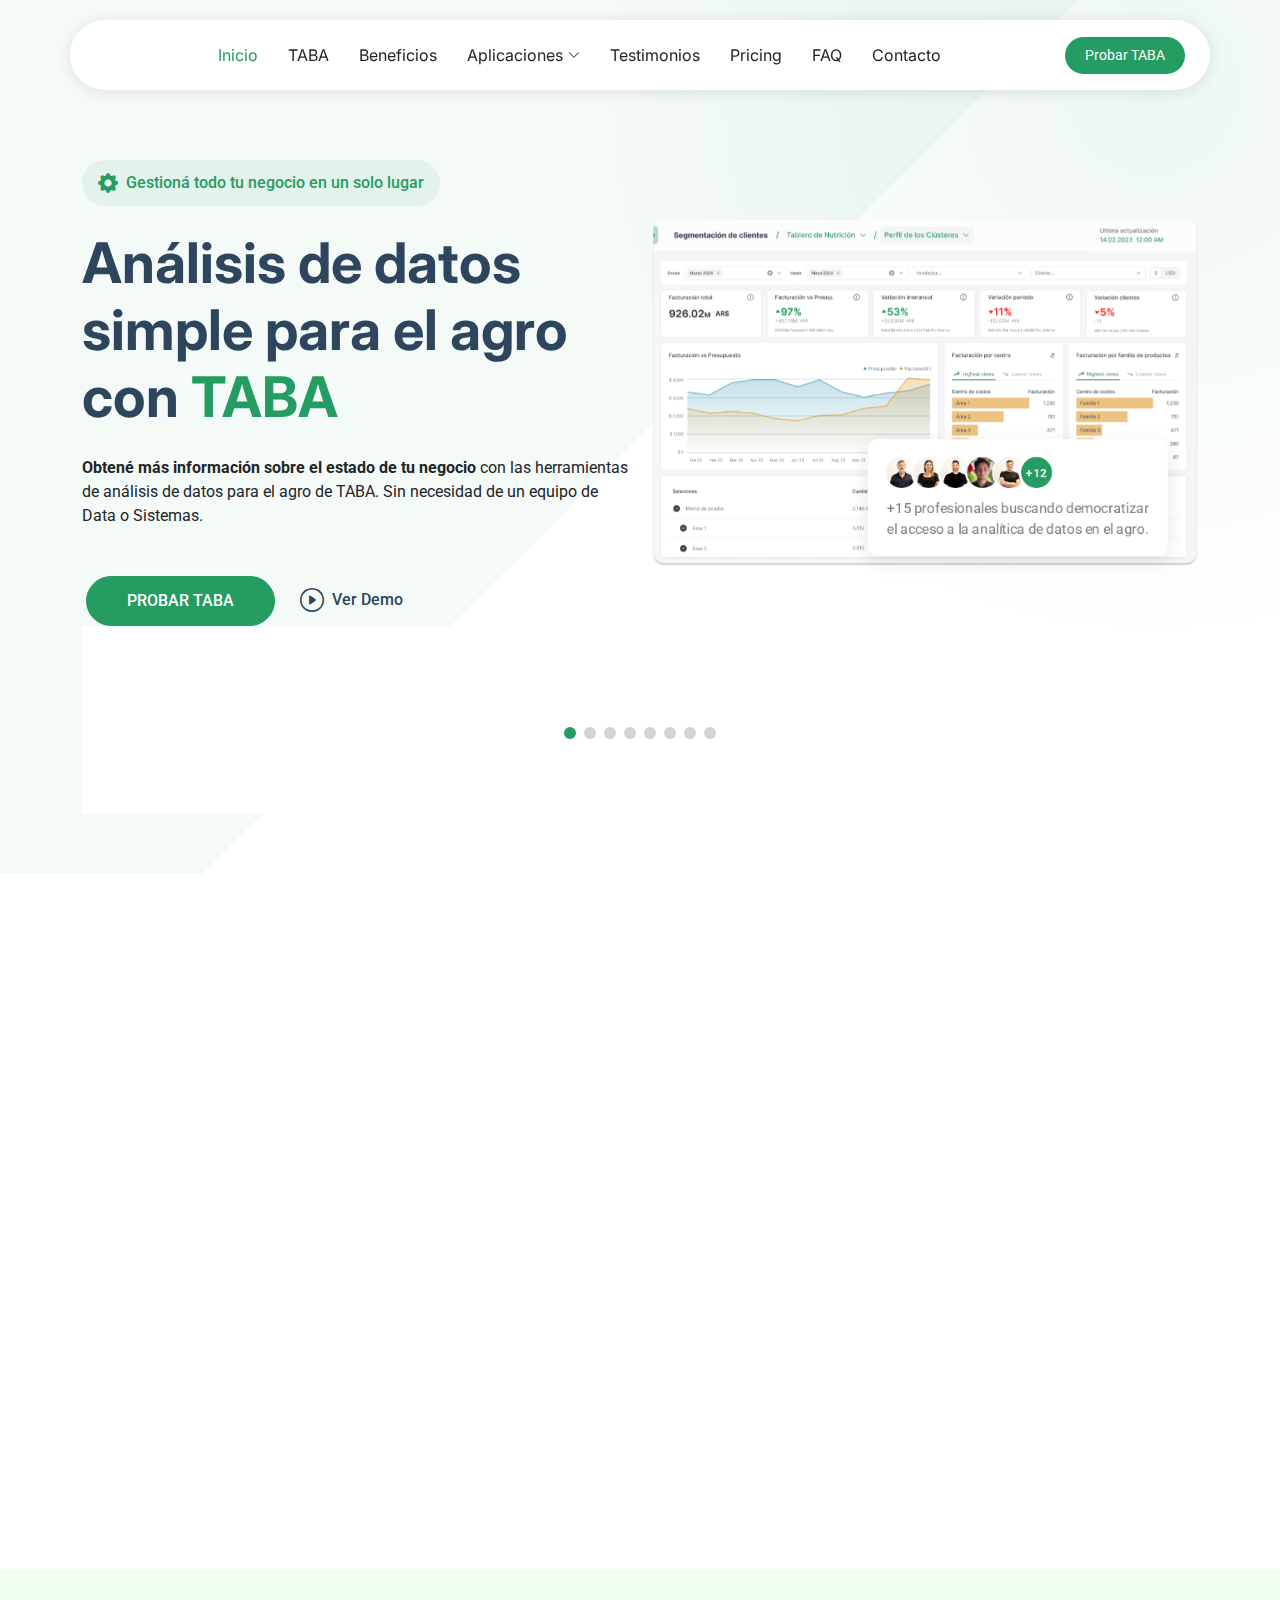
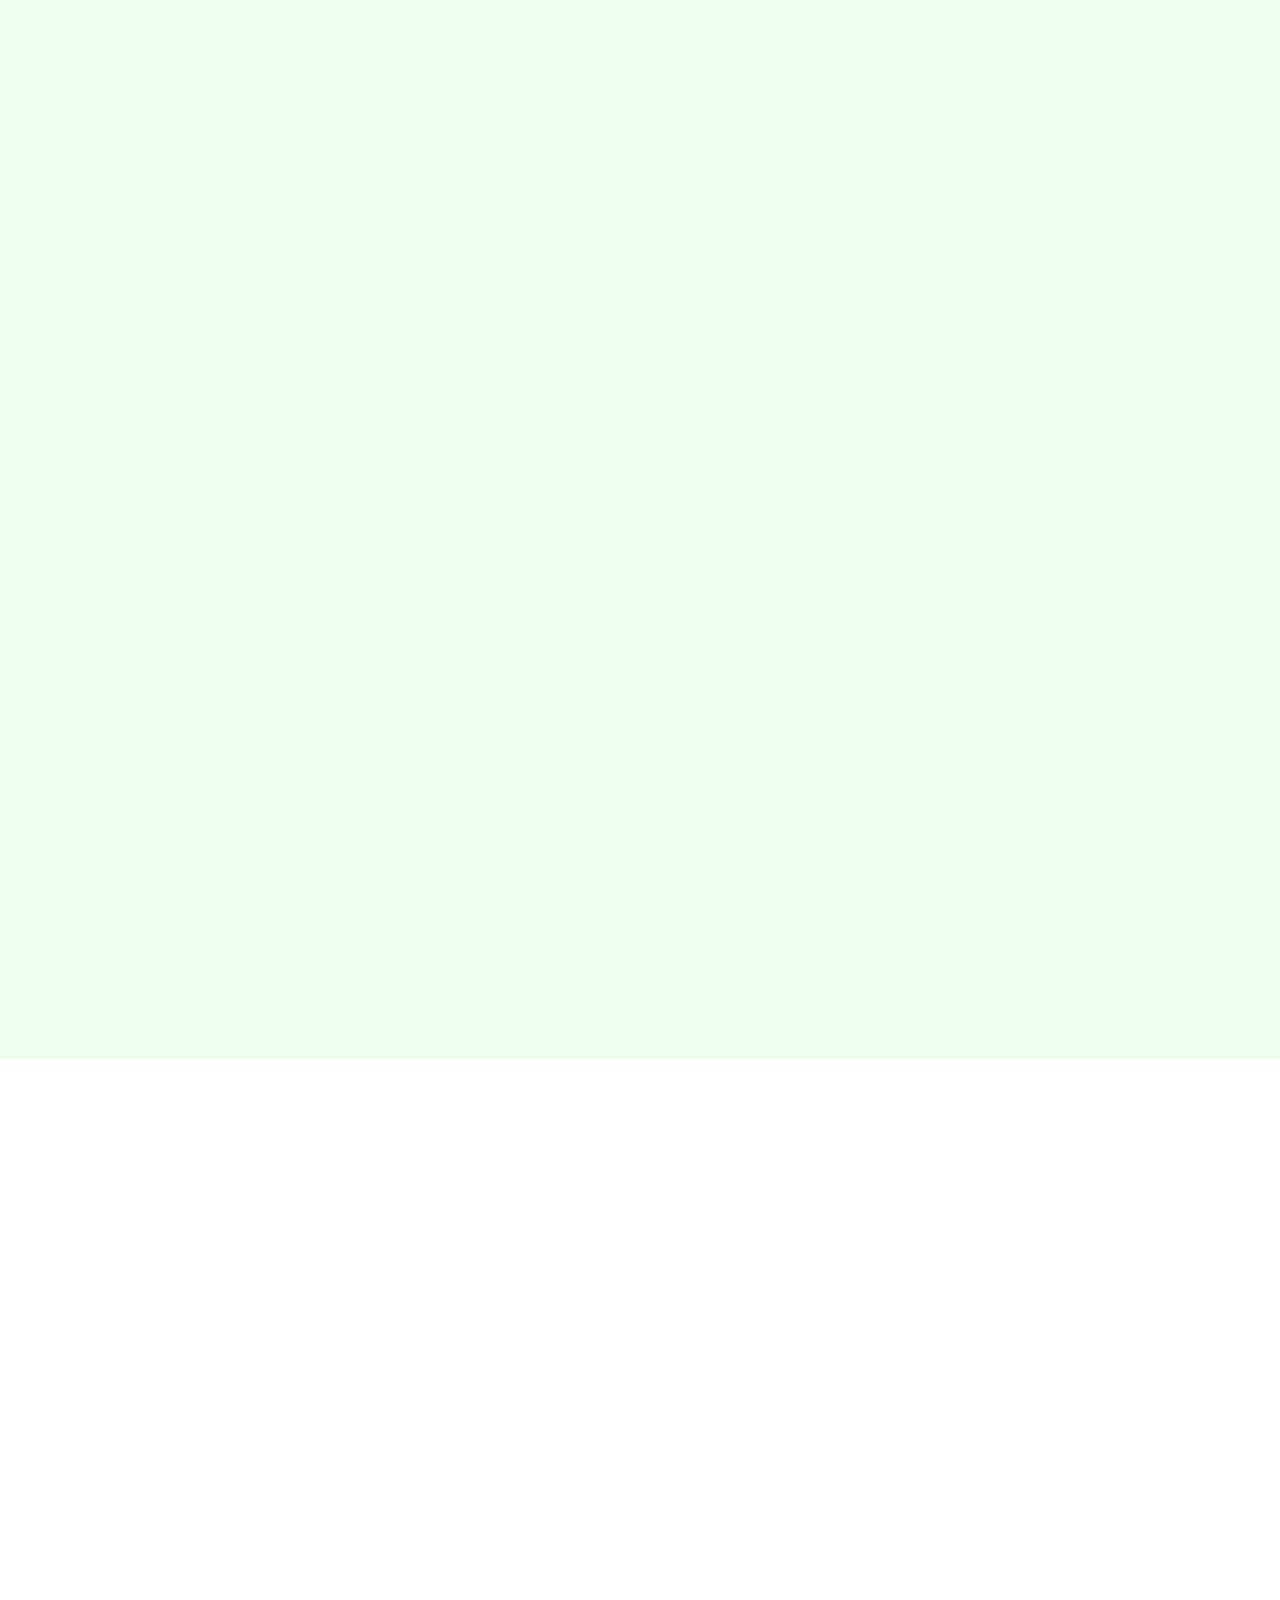
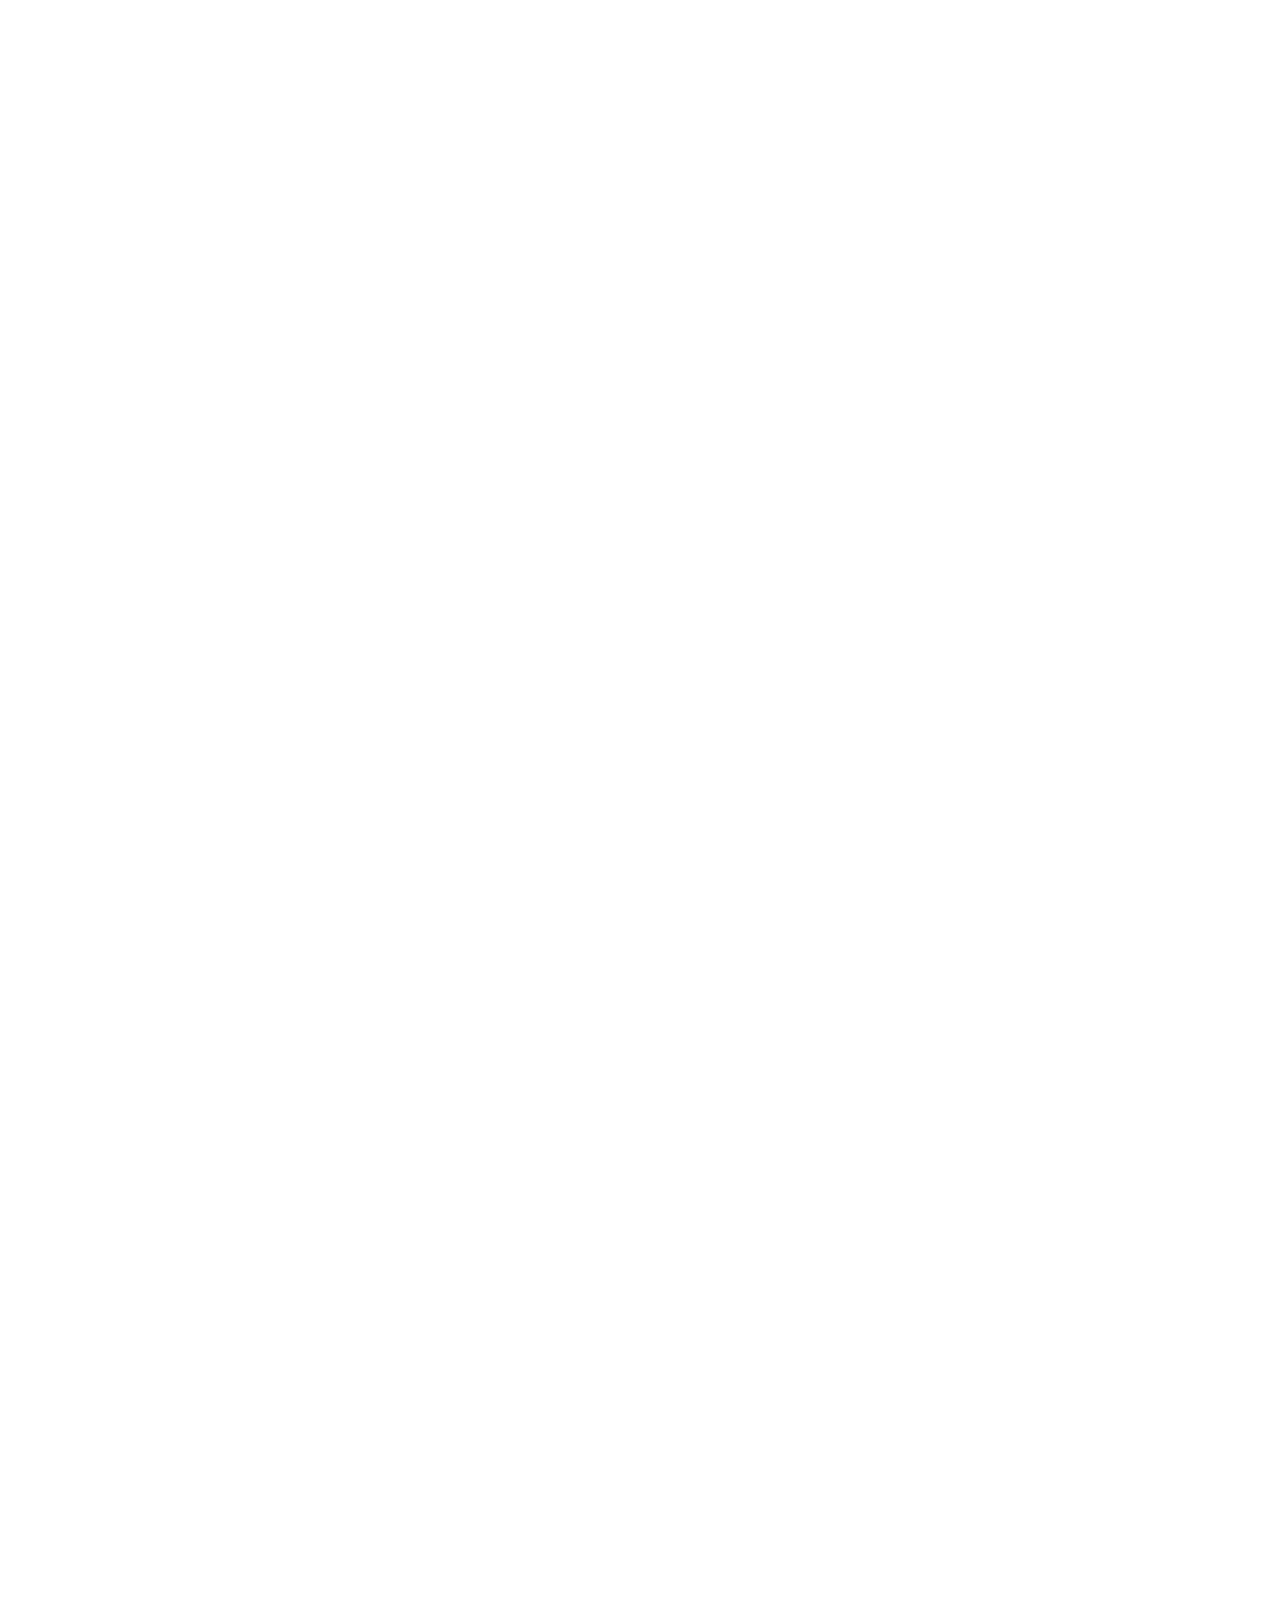
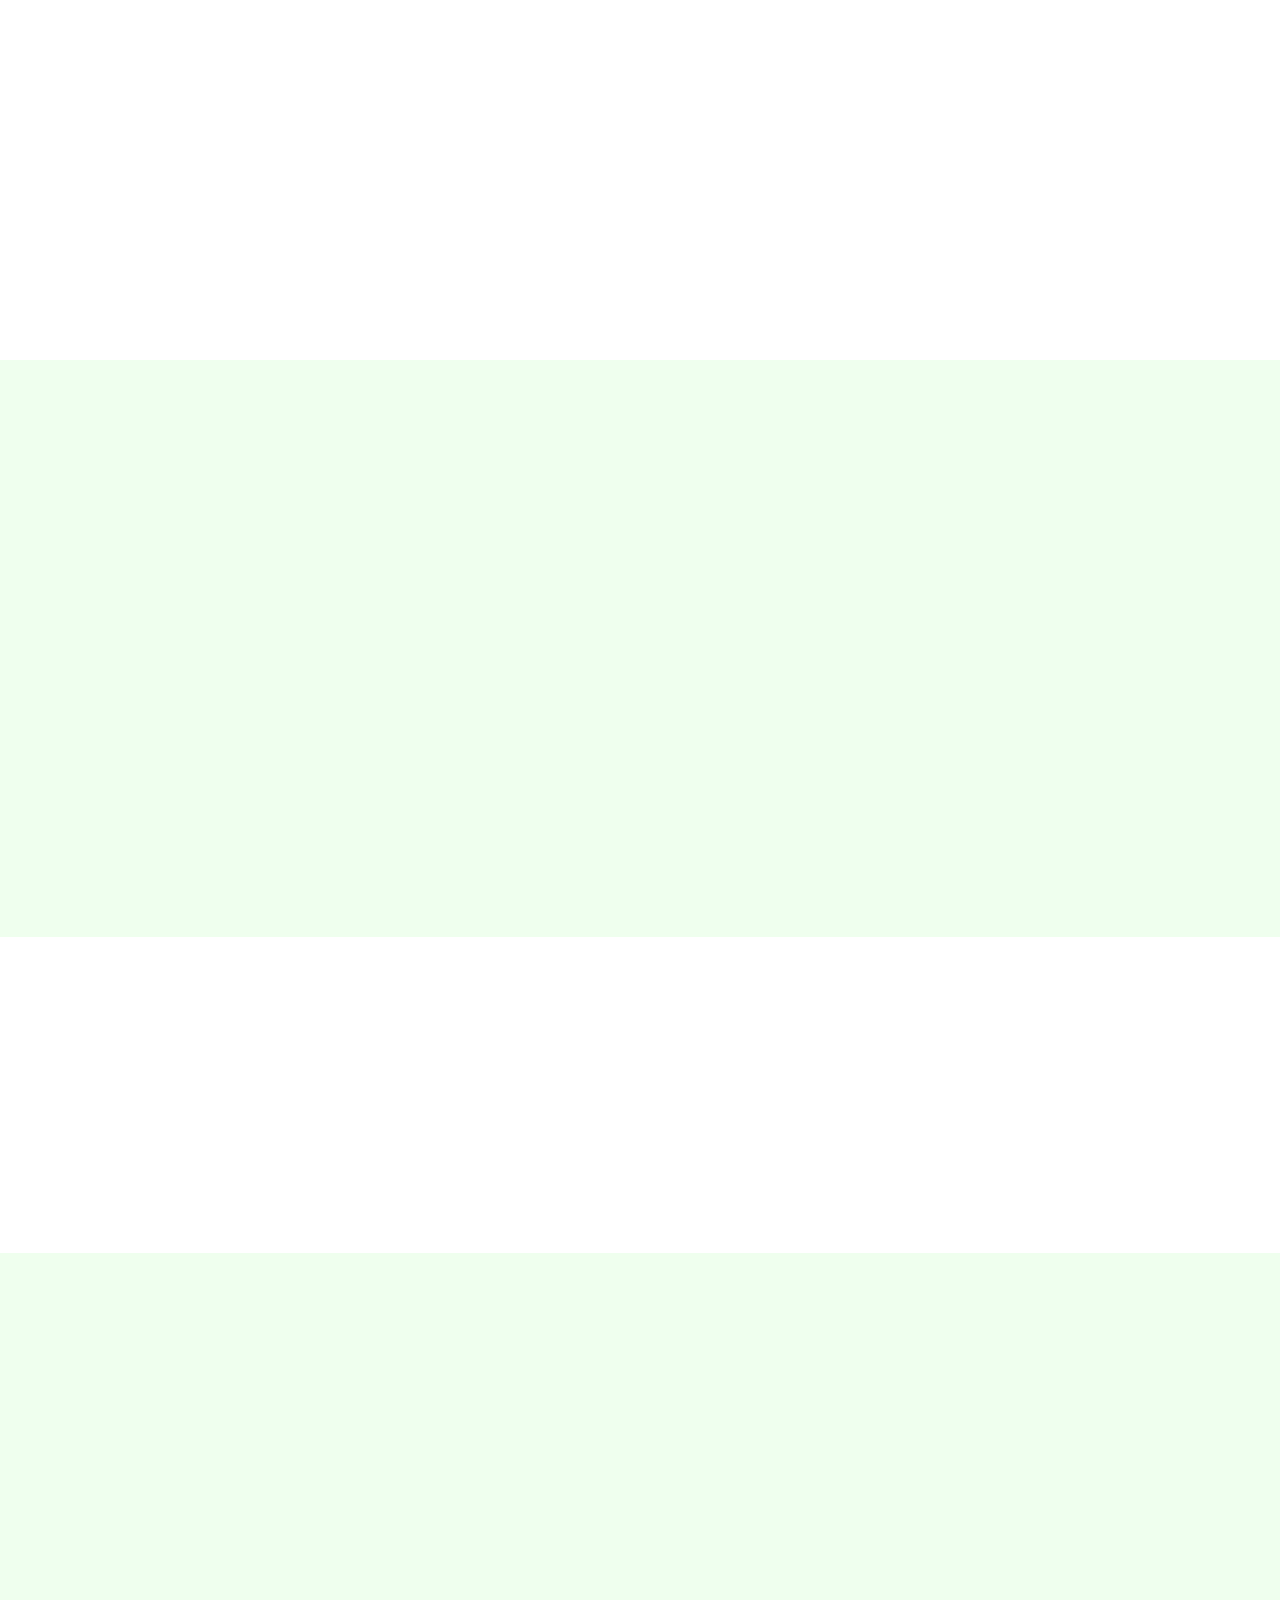
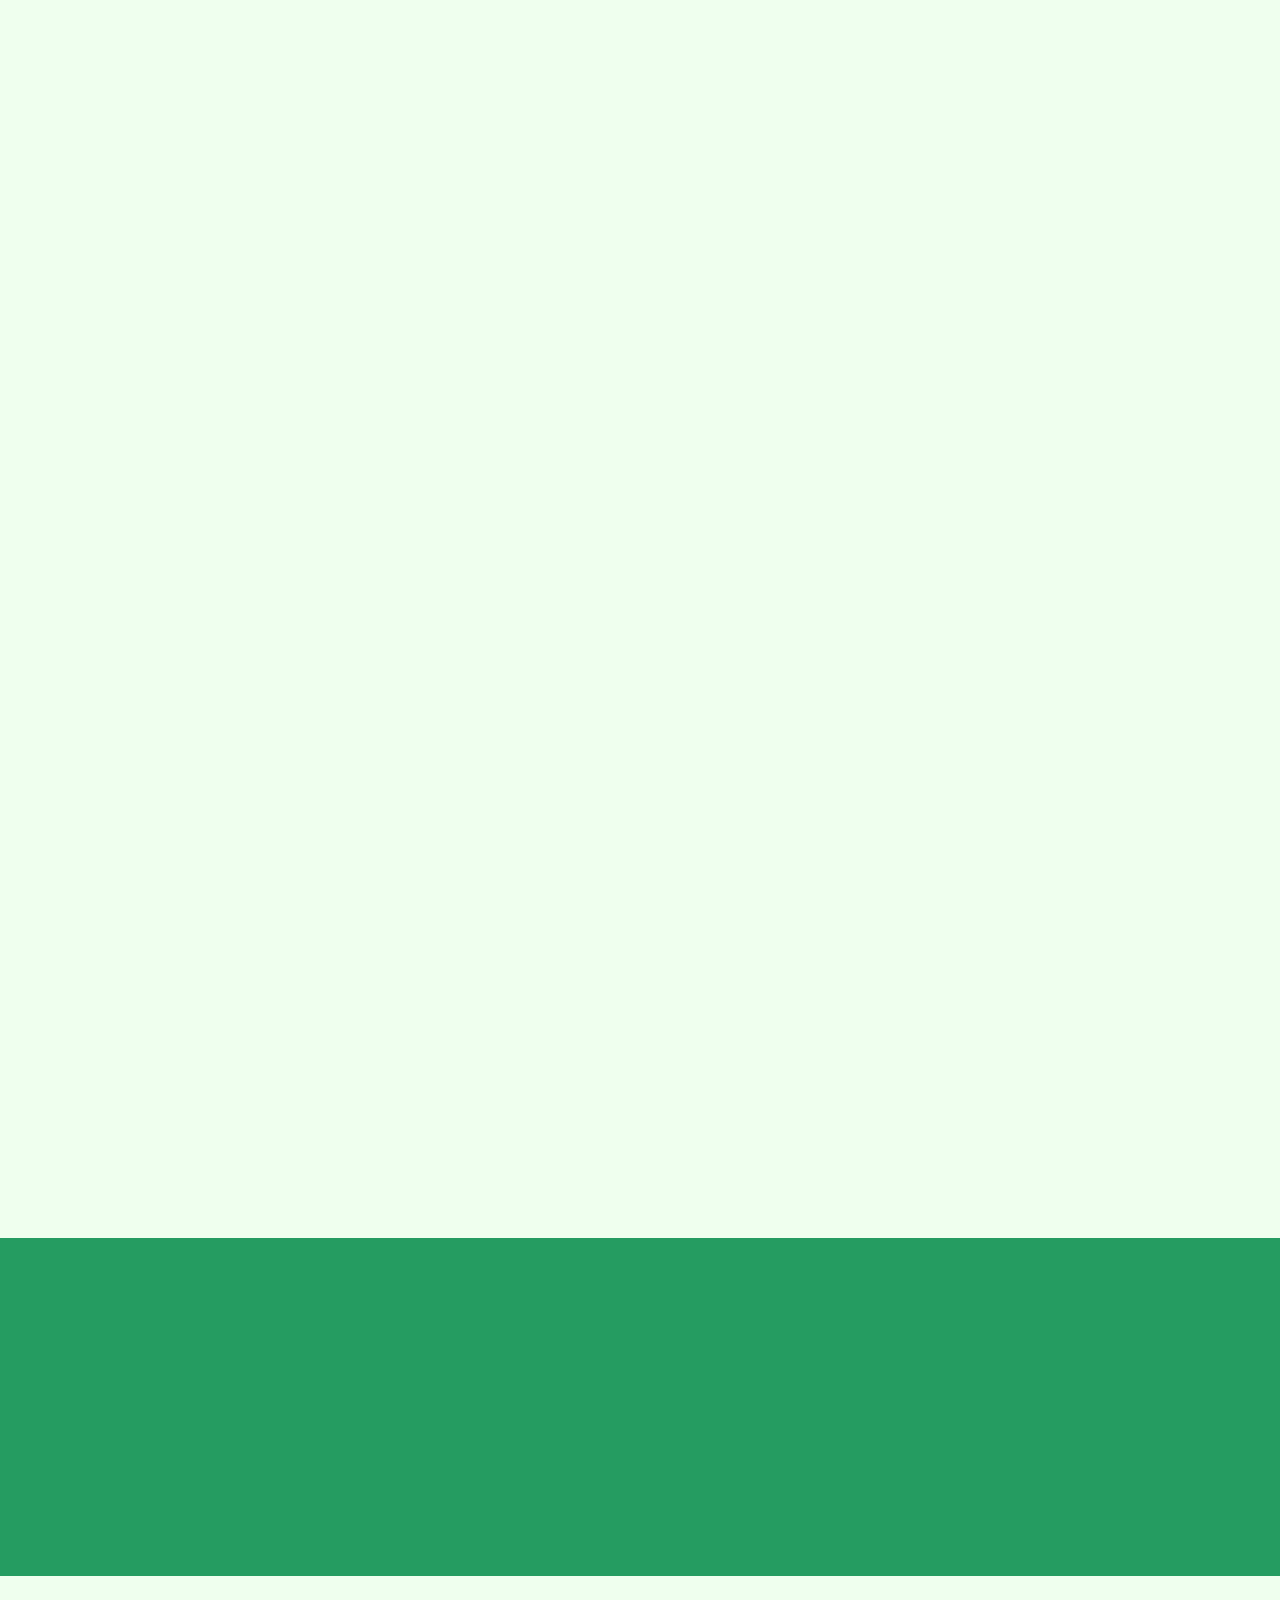
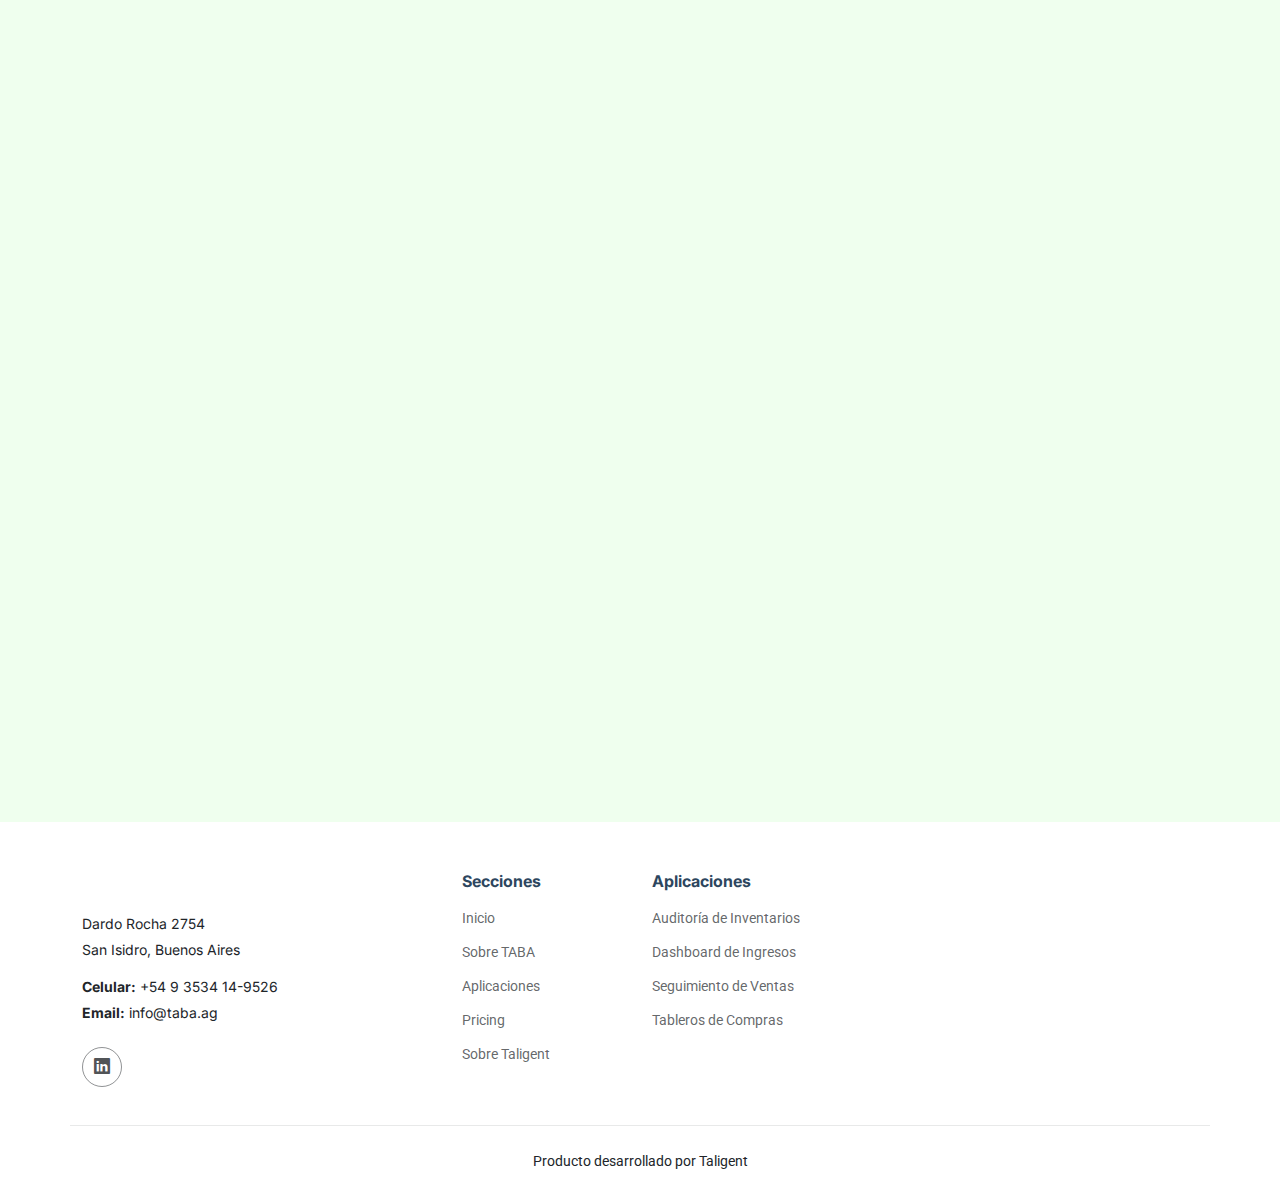
==== commit f3d87397: "Nice" ====
--- a/index.html
+++ b/index.html
@@ -69,7 +69,7 @@
         <i class="mobile-nav-toggle d-xl-none bi bi-list"></i>
       </nav>
 
-      <a class="btn-getstarted" href="index.html#about">Probar TABA</a>
+      <a class="btn-getstarted" href="index.html#contact">Probar TABA</a>
 
     </div>
   </header>
@@ -102,7 +102,7 @@
               </p>
 
               <div class="hero-buttons">
-                <a href="#about" class="btn btn-primary me-0 me-sm-2 mx-1">PROBAR TABA</a>
+                <a href="#contact" class="btn btn-primary me-0 me-sm-2 mx-1">PROBAR TABA</a>
                 <a href="https://drive.google.com/file/d/1p93BTKeZs0mBOceH4B18WSBBqeTkaWm-/view?usp=sharing" class="btn btn-link mt-2 mt-sm-0 glightbox">
                   <i class="bi bi-play-circle me-1"></i>
                   Ver Demo
@@ -117,14 +117,14 @@
 
               <div class="customers-badge">
                 <div class="customer-avatars">
-                  <img src="assets/img/avatar-1.webp" alt="Customer 1" class="avatar">
-                  <img src="assets/img/avatar-2.webp" alt="Customer 2" class="avatar">
-                  <img src="assets/img/avatar-3.webp" alt="Customer 3" class="avatar">
-                  <img src="assets/img/avatar-4.webp" alt="Customer 4" class="avatar">
-                  <img src="assets/img/avatar-5.webp" alt="Customer 5" class="avatar">
+                  <img src="assets/img/avatar-1.png" alt="Customer 1" class="avatar">
+                  <img src="assets/img/avatar-2.png" alt="Customer 2" class="avatar">
+                  <img src="assets/img/avatar-3.png" alt="Customer 3" class="avatar">
+                  <img src="assets/img/avatar-4.png" alt="Customer 4" class="avatar">
+                  <img src="assets/img/avatar-5.png" alt="Customer 5" class="avatar">
                   <span class="avatar more">+12</span>
                 </div>
-                <p class="mb-0 mt-2">+50 empresas se encuentran utilizando TABA</p>
+                <p class="mb-0 mt-2">+15 profesionales buscando democratizar el acceso a la analítica de datos en el agro.</p>
               </div>
             </div>
           </div>
@@ -287,7 +287,7 @@
               </div>
               <div>
                 <h3>Dashboard de Ingresos</h3>
-                <p>La foto del estado de tu negocio. Conocé el estado de 
+                <p>La foto del estado de tu negocio. Conocé el cómo están 
                   los indicadores claves de tu empresa sin importar 
                   cuando ni dónde estés. Clave para tomar decisiones.</p>
                 <a href="#" class="read-more">Conocer más <i class="bi bi-arrow-right"></i></a>
@@ -303,8 +303,13 @@
               <div>
                 <h3>Auditoría de Inventarios</h3>
                 <p>Realizá controles de stock de manera rápida, digital y segura. 
+<<<<<<< HEAD
                   <br> Permite controlar cada planta, depósito y recinto en cuestión de segundos y recibí el reporte automático al finalizar.</p>
                 <a href="#" class="read-more">Conocer más <i class="bi bi-arrow-right"></i></a>
+=======
+                  <br> Conocé los números de tu stock, evitá pérdidas y conocé el estado de tus centros diariamente.</p>
+                <a href="service-details.html" class="read-more">Conocer más <i class="bi bi-arrow-right"></i></a>
+>>>>>>> 2346a6325c3c9e964d56911acb71562b5205243d
               </div>
             </div>
           </div><!-- End Service Card -->
@@ -329,8 +334,13 @@
               </div>
               <div>
                 <h3>Tablero de Compras</h3>
+<<<<<<< HEAD
                 <p>¿Qué pasa con los egresos de tu empresa? Proveedores y gastos. Conocé la evolución de tus commodities, tu historial de compras y la proyección próxima</p>
                 <a href="#" class="read-more">Conocer más <i class="bi bi-arrow-right"></i></a>
+=======
+                <p>¿Qué pasa con los egresos de tu empresa? Proveedores y gastos. Conocé la evolución de tus commodities, tu historial de compras y su proyección.</p>
+                <a href="service-details.html" class="read-more">Conocer más <i class="bi bi-arrow-right"></i></a>
+>>>>>>> 2346a6325c3c9e964d56911acb71562b5205243d
               </div>
             </div>
           </div><!-- End Service Card -->
@@ -422,7 +432,7 @@
                     </ul>
                   </div>
                   <div class="col-lg-6 order-1 order-lg-2 text-center">
-                    <img src="assets/img/tablero-administración.png" alt="" class="img-fluid">
+                    <img src="assets/img/tablero-administracion.png" alt="" class="img-fluid">
                   </div>
                 </div>
               </div><!-- End tab content item -->
@@ -465,33 +475,33 @@
 
           <div class="col-xl-3 col-md-6" data-aos="zoom-in" data-aos-delay="100">
             <div class="feature-box orange">
-              <i class="bi bi-cloud"></i>
-              <h4>+20 empresas incorporaron TABA</h4>
-              <p>Más de 20 empresas y 100 usuarios se encuentran utilizando las funcionalidades de TABA.</p>
+              <i class="bi bi-piggy-bank"></i>
+              <h4>Fabricantes de alimentos balanceados para animales</h4>
+              <p>Productores de alimentos específicos para la nutrición animal, incluyendo productos balanceados para ganado, aves, cerdos, entre otros.</p>
             </div>
           </div><!-- End Feature Borx-->
 
           <div class="col-xl-3 col-md-6" data-aos="zoom-in" data-aos-delay="200">
             <div class="feature-box blue">
               <i class="bi bi-patch-check"></i>
-              <h4>Aumento en la productividad</h4>
-              <p>El 100% de nuestros clientes reconocen un aumento significativo en su productividad de hasta 7 veces más.</p>
+              <h4>Productores de suplementos y aditivos para la nutrición animal</h4>
+              <p>Desarrollo de productos como minerales, vitaminas y aditivos para mejorar la calidad y el rendimiento de los alimentos animales.</p>
             </div>
           </div><!-- End Feature Borx-->
 
           <div class="col-xl-3 col-md-6" data-aos="zoom-in" data-aos-delay="300">
             <div class="feature-box green">
               <i class="bi bi-sunrise"></i>
-              <h4>Expertise en el agro</h4>
-              <p>TABA fue desarrollado por un equipo de Ingenieros Agrónomos y especialista en análisis de datos para el agro.</p>
+              <h4>Distribuidores de insumos agrícolas</h4>
+              <p>Negocios que comercializan una variedad de insumos agropecuarios, como agroquímicos, fertilizantes y semillas, para diferentes tipos de cultivos.</p>
             </div>
           </div><!-- End Feature Borx-->
 
           <div class="col-xl-3 col-md-6" data-aos="zoom-in" data-aos-delay="400">
             <div class="feature-box red">
-              <i class="bi bi-shield-check"></i>
-              <h4>Soluciones a medida</h4>
-              <p>La analítica y aplicaciones de TABA está 100% personalizada para el agro.</p>
+              <i class="bi bi-shop"></i>
+              <h4>Tiendas agropecuarias y minoristas</h4>
+              <p>Negocios locales que venden insumos agropecuarios directamente a productores, como alimentos balanceados, fertilizantes, agroquímicos, y otros productos relacionados con el sector agrícola.</p>
             </div>
           </div><!-- End Feature Borx-->
 
@@ -608,7 +618,7 @@
           <div class="col-lg-8 mx-auto text-center">
             <h2 class="display-4 mb-4">Probá TABA gratis por 2 meses</h2>
             <p class="mb-4">¿No estás decidido si empezar con TABA? Te ofrecemos dos meses gratis para que te saques la duda y 25% de descuento para que te adaptes el primer año</p>
-            <a href="#" class="btn btn-cta">Quiero probar</a>
+            <a href="#contact" class="btn btn-cta">Quiero probar</a>
           </div>
 
           <!-- Abstract Background Elements -->
@@ -685,7 +695,7 @@
             </div>
           </div><!-- End testimonial item -->
 
-          <div class="col-lg-6" data-aos="fade-up" data-aos-delay="100">
+          <!--<div class="col-lg-6" data-aos="fade-up" data-aos-delay="100">
             <div class="testimonial-item">
               <img src="assets/img/testimonials/tomas-berisso.png" class="testimonial-img" alt="">
               <h3>Tomás Berisso</h3>
@@ -698,7 +708,7 @@
                 <span>TABA me permite acceder a una plataforma unificada donde ver mis reportes de gestión de una manera amigable, con filtros e información que necesito todos los días. Me permite proyectar ideas para aplicarlo en el corto plazo, dejando de lado la sensación de no saber cómo empezar, transformándolo en un hecho.</span>
                 <i class="bi bi-quote quote-icon-right"></i>
               </p>
-            </div>
+            </div> -->
           </div><!-- End testimonial item -->
 
 
@@ -767,13 +777,14 @@
           <!-- Basic Plan -->
           <div class="col-lg-4" data-aos="fade-up" data-aos-delay="100">
             <div class="pricing-card">
+              <!--<i class="bi bi-box-seam"></i>-->
               <h3>Auditoría de Inventarios</h3>
-              <div class="price">
+              <!-- <div class="price">
                 <span class="currency">U$D</span>
                 <span class="amount">305</span>
                 <span class="period">/ mes</span>
-              </div>
-              <p class="description">Auditá inventarios hasta 7 veces más rápido de manera digital y en la nube con reportes automáticos</p>
+              </div> -->
+              <p class="description">Auditá inventarios hasta 7 veces más rápido de manera digital y en la nube con reportes automáticos.</p>
 
               <h4>Algunas de las funciones:</h4>
               <ul class="features-list">
@@ -791,7 +802,7 @@
                 </li>
               </ul>
 
-              <a href="#" class="btn btn-primary">
+              <a href="#Contact" class="btn btn-primary">
                 Probar
                 <i class="bi bi-arrow-right"></i>
               </a>
@@ -803,12 +814,12 @@
             <div class="pricing-card popular">
               <div class="popular-badge">Más utilizado</div>
               <h3>Dashboard de Ingresos</h3>
-              <div class="price">
+              <!--<div class="price">
                 <span class="currency">U$D</span>
                 <span class="amount">420</span>
                 <span class="period">/ mes</span>
-              </div>
-              <p class="description">Un análisis más profundo de la información de tu empresa, obtiendo nuevos datos clave que pueden cambiar rotudamente la toma de decisiones.</p>
+              </div> -->
+              <p class="description">Un análisis más profundo de la información de tu empresa, <strong>obtené nuevos datos clave </strong> que pueden cambiar rotudamente la toma de decisiones.</p>
 
               <h4>Algunas de las funciones:</h4>
               <ul class="features-list">
@@ -829,8 +840,8 @@
                   Filtros por vendedor, distribuidor y cliente.
                 </li>
               </ul>
-
-              <a href="#" class="btn btn-light">
+              
+              <a href="#Contact" class="btn btn-light">
                 Probar
                 <i class="bi bi-arrow-right"></i>
               </a>
@@ -841,11 +852,11 @@
           <div class="col-lg-4" data-aos="fade-up" data-aos-delay="300">
             <div class="pricing-card">
               <h3>Seguimiento de ventas</h3>
-              <div class="price">
+              <!--<div class="price">
                 <span class="currency">U$D</span>
                 <span class="amount">325</span>
                 <span class="period">/ mes</span>
-              </div>
+              </div> -->
               <p class="description">Toda la información comercial optimizada para aumentar tus ventas todos los meses.</p>
 
               <h4>Algunas de las funciones:</h4>
@@ -876,7 +887,7 @@
                 </li>
               </ul>
 
-              <a href="#" class="btn btn-primary">
+              <a href="#Contact" class="btn btn-primary">
                 Probar
                 <i class="bi bi-arrow-right"></i>
               </a>
@@ -896,7 +907,7 @@
         <div class="row">
 
           <div class="col-lg-5" data-aos="fade-up">
-            <h2 class="faq-title">¿Tenés alguna pregunta? FAQ</h2>
+            <h2 class="faq-title">Preguntas Frecuentes</h2>
             <p class="faq-description">Conocé la respuesta a algunas de las preguntas más frecuentes sobre TABA.</p>
             <div class="faq-arrow d-none d-lg-block" data-aos="fade-up" data-aos-delay="200">
               <svg class="faq-arrow" width="200" height="211" viewBox="0 0 200 211" fill="none" xmlns="http://www.w3.org/2000/svg">
@@ -911,7 +922,7 @@
               <div class="faq-item faq-active">
                 <h3>¿Cómo es el pago?</h3>
                 <div class="faq-content">
-                  <p>TABA es una plataforma SaaS (Software as a Service), por lo que el pago se realiza mensualmente. Esto incluye el acceso completo a todas las funcionalidades y actualizaciones de la plataforma.</p>
+                  <p>TABA es una plataforma SaaS (Software as a Service), por lo que el pago se realiza mensualmente. Esto incluye el acceso completo a las aplicaciones que te suscribiste y actualizaciones de la plataforma.</p>
                 </div>
                 <i class="faq-toggle bi bi-chevron-right"></i>
               </div><!-- End Faq item-->
@@ -975,7 +986,7 @@
                 en una sola plataforma diseñada para transformar 
                 tu negocio. <br>
                 <strong>Probá TABA gratis dos meses y 25% off por 12 meses</strong></p>
-              <a class="cta-btn" href="#">Quiero probar</a>
+              <a class="cta-btn" href="#Contact">Quiero probar</a>
             </div>
           </div>
         </div>
@@ -1102,11 +1113,11 @@
         <div class="col-lg-2 col-md-3 footer-links">
           <h4>Secciones</h4>
           <ul>
-            <li><a href="#">Inicio</a></li>
-            <li><a href="#">Sobre TABA</a></li>
-            <li><a href="#">Aplicaciones</a></li>
-            <li><a href="#">Pricing</a></li>
-            <li><a href="#">Sobre Taligent</a></li>
+            <li><a href="#hero">Inicio</a></li>
+            <li><a href="#about">Sobre TABA</a></li>
+            <li><a href="#services">Aplicaciones</a></li>
+            <li><a href="#pricing">Pricing</a></li>
+            <li><a href="https://taligent.com.ar/">Sobre Taligent</a></li>
           </ul>
         </div>
 
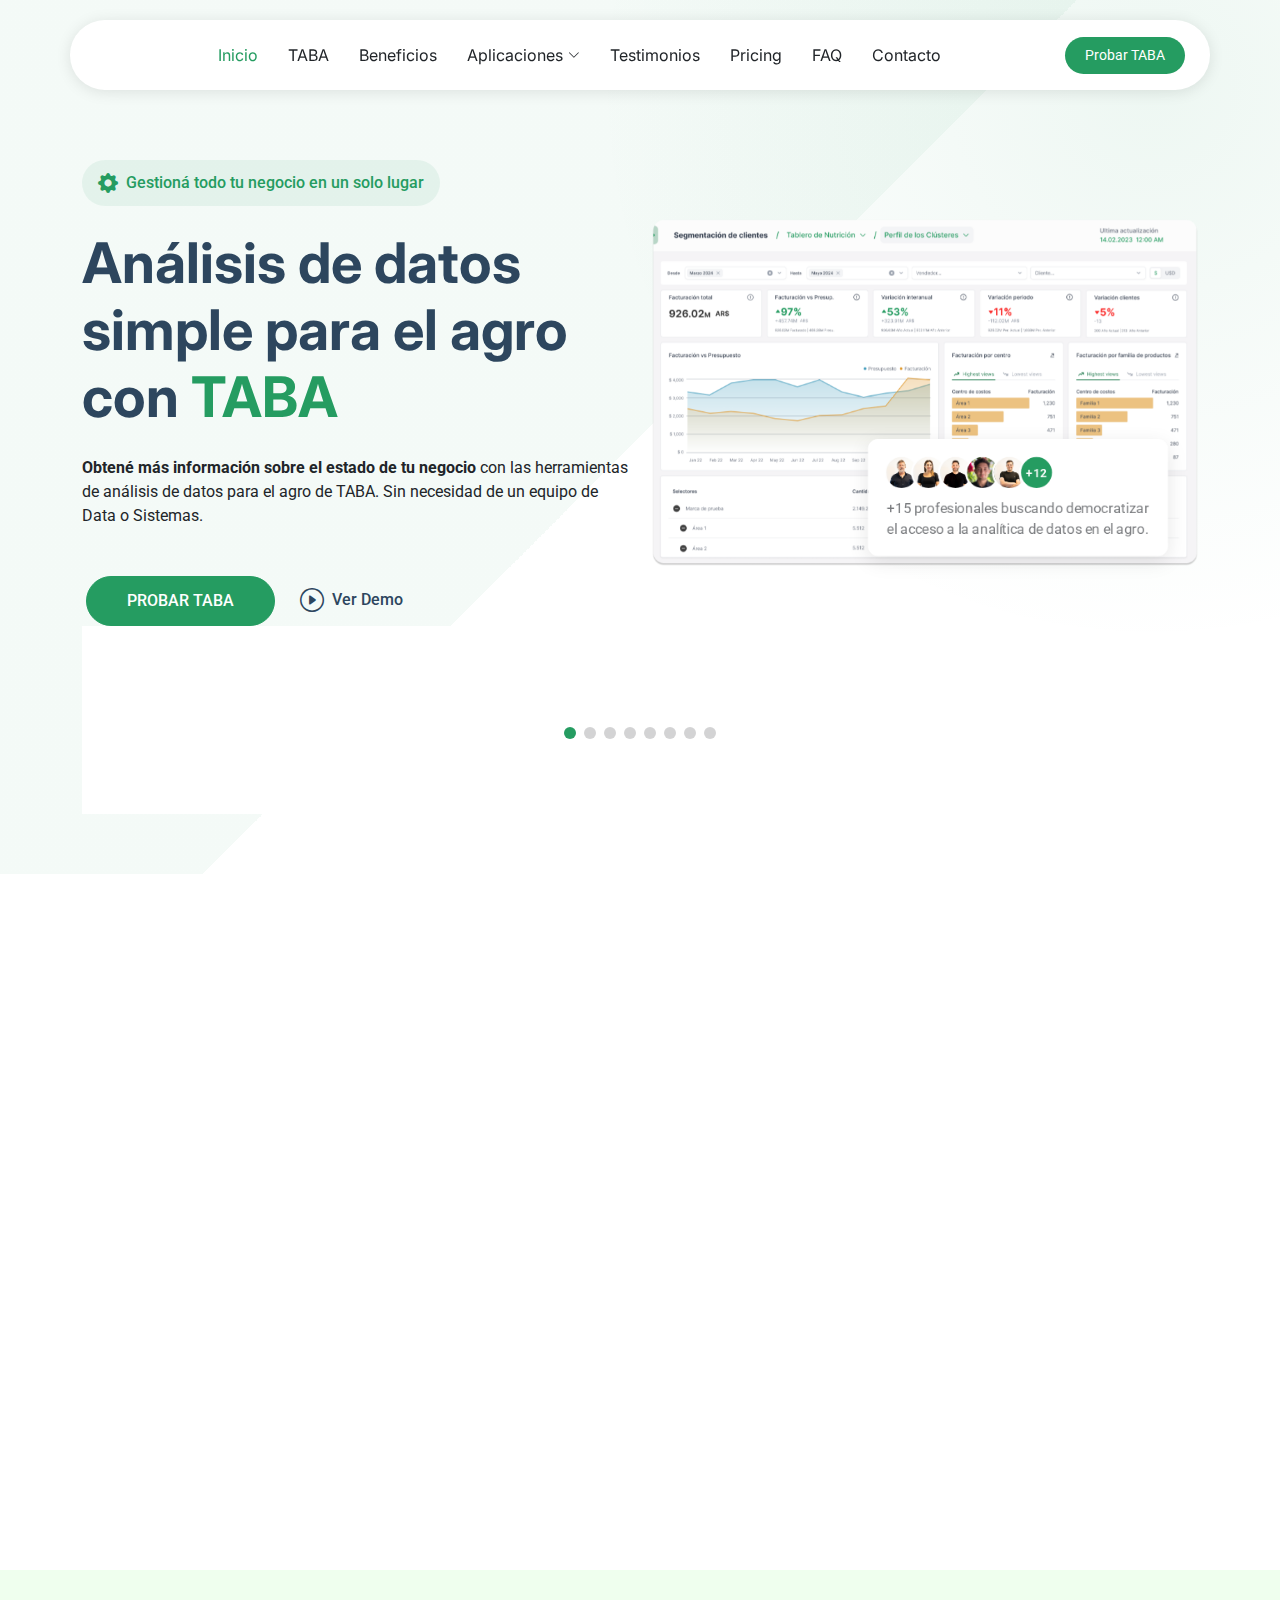
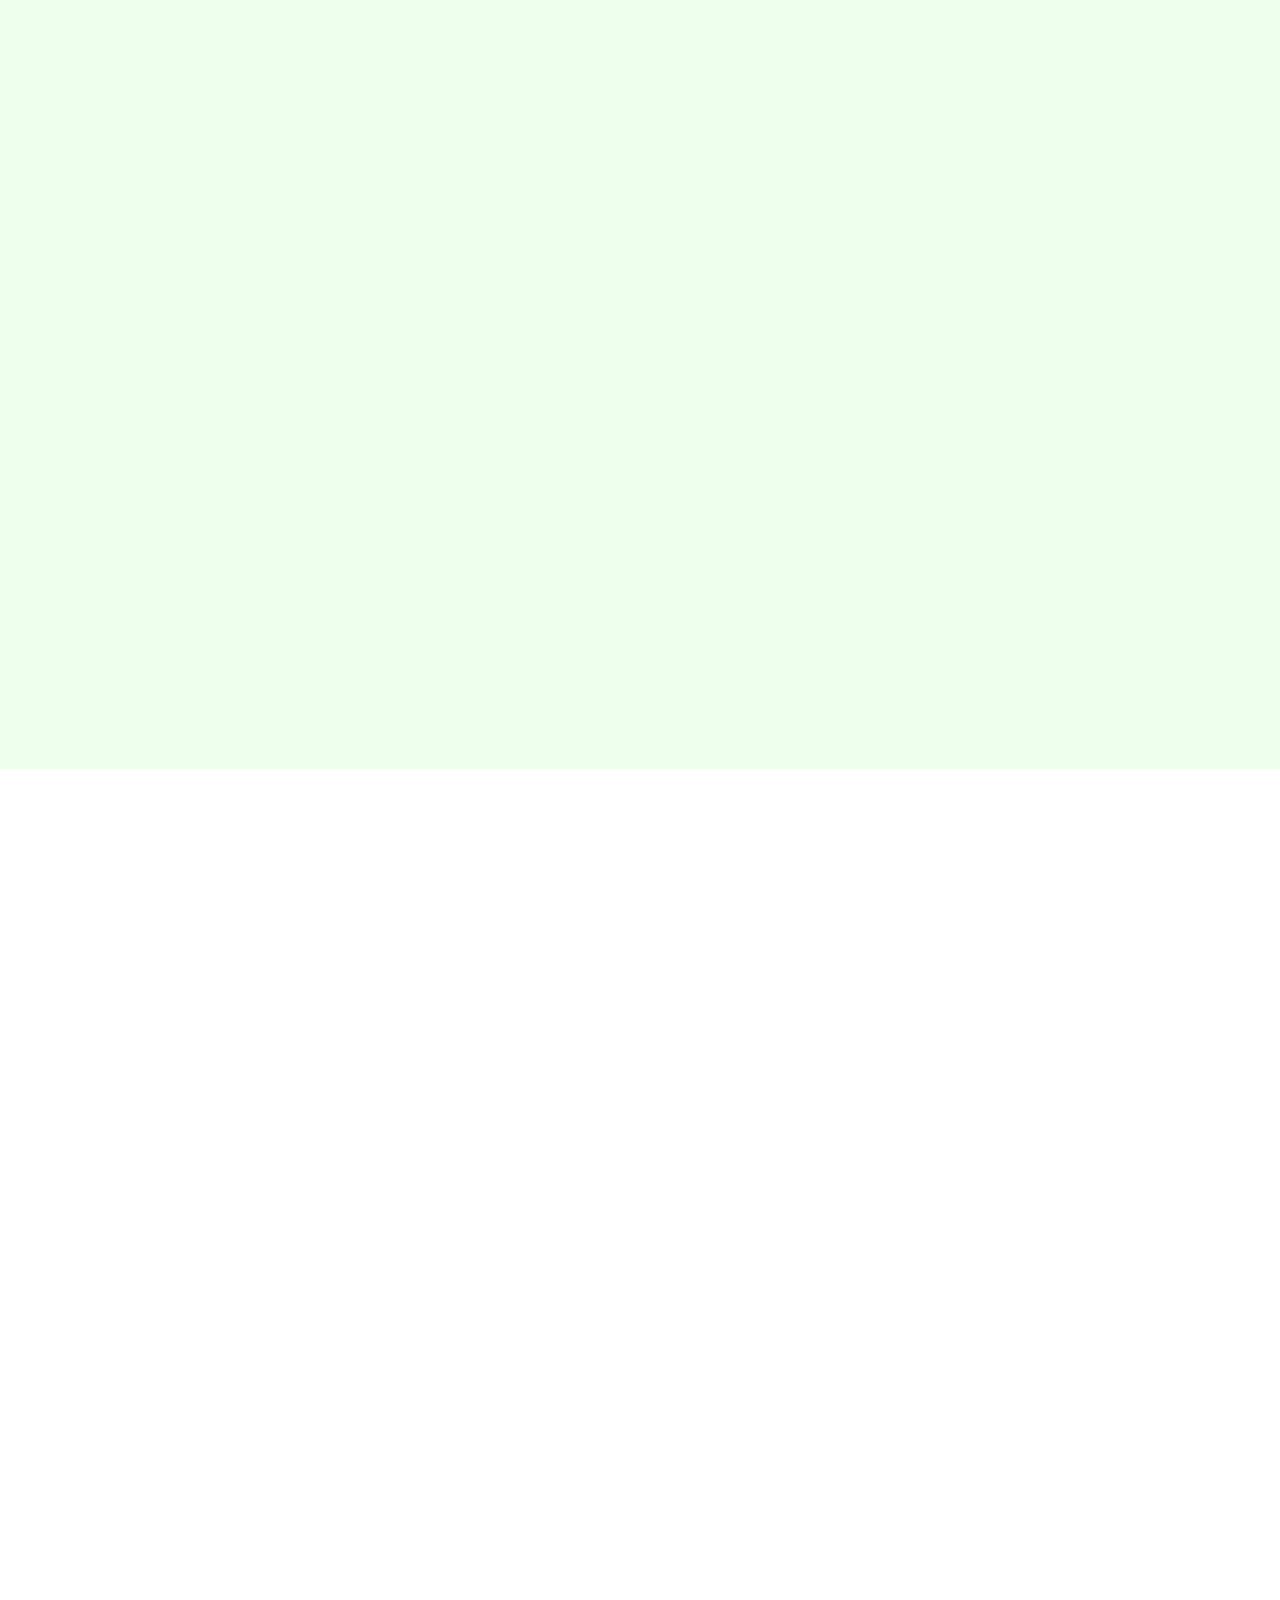
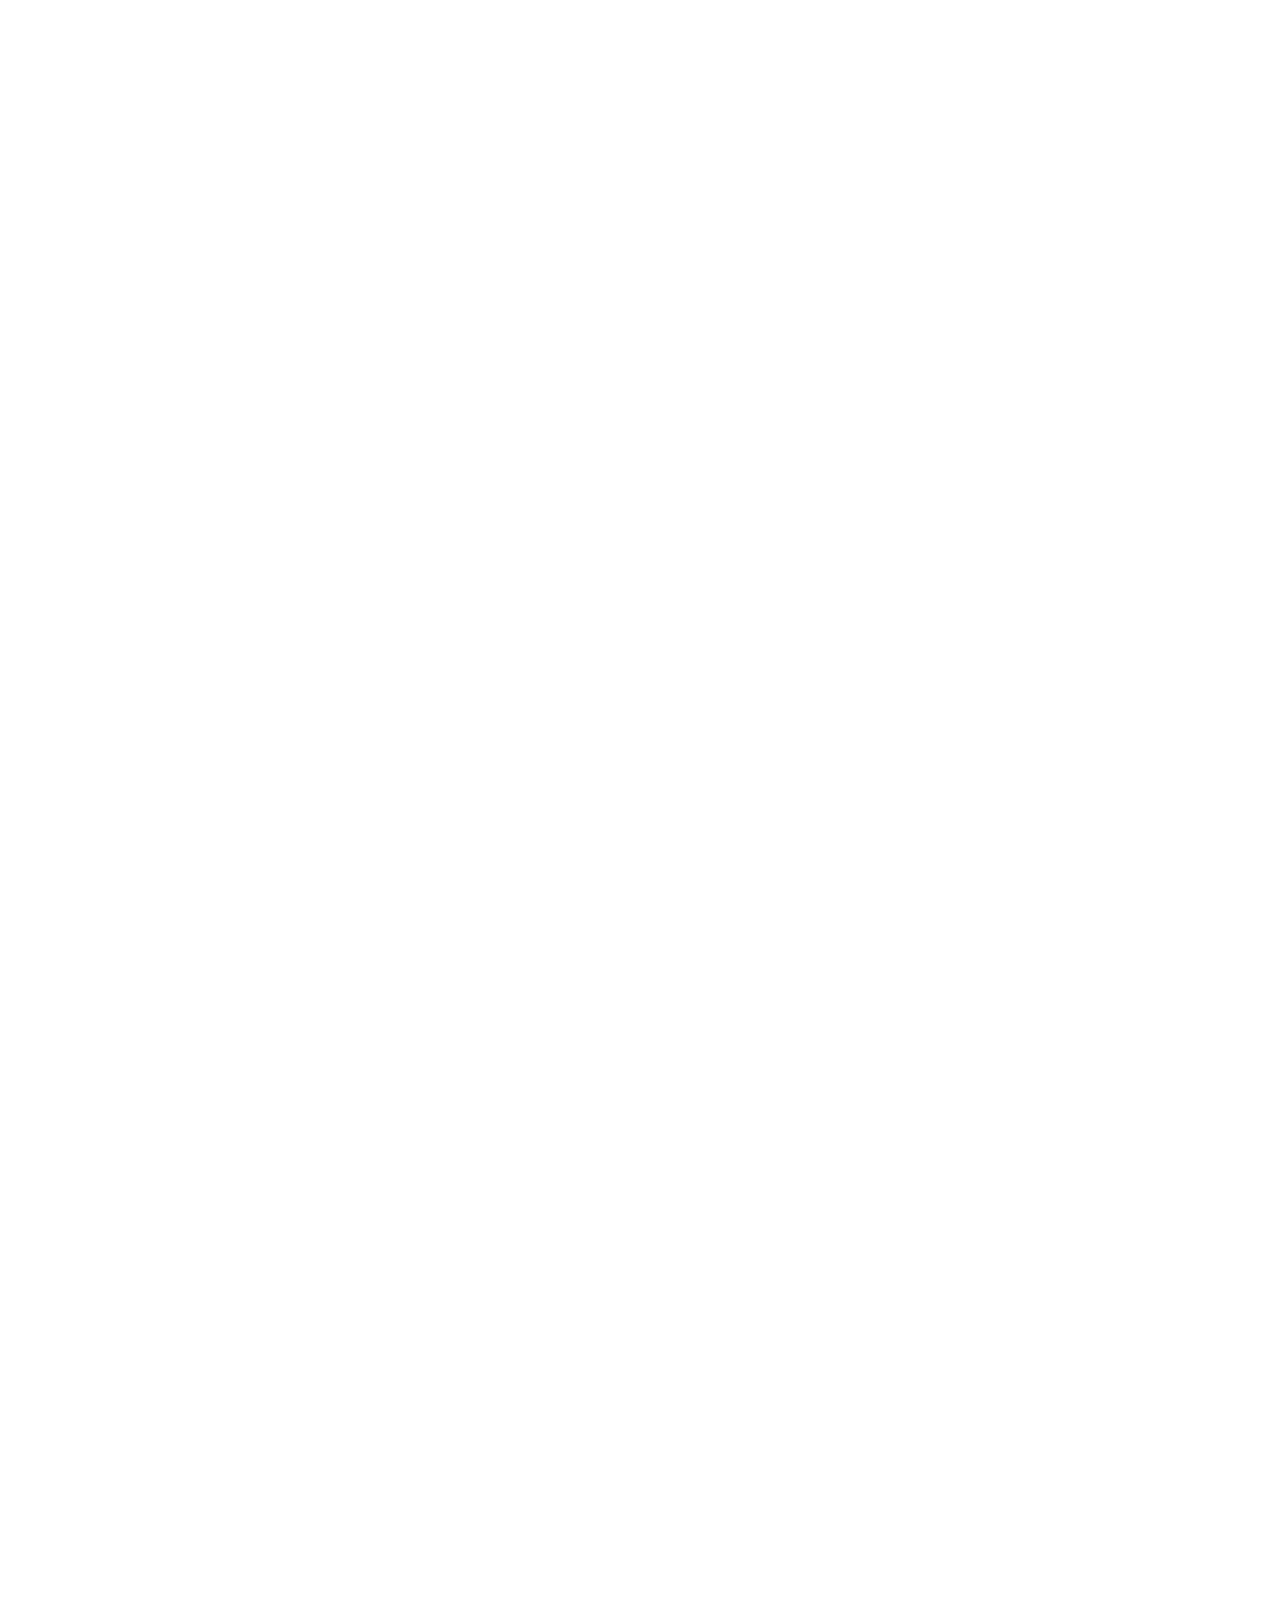
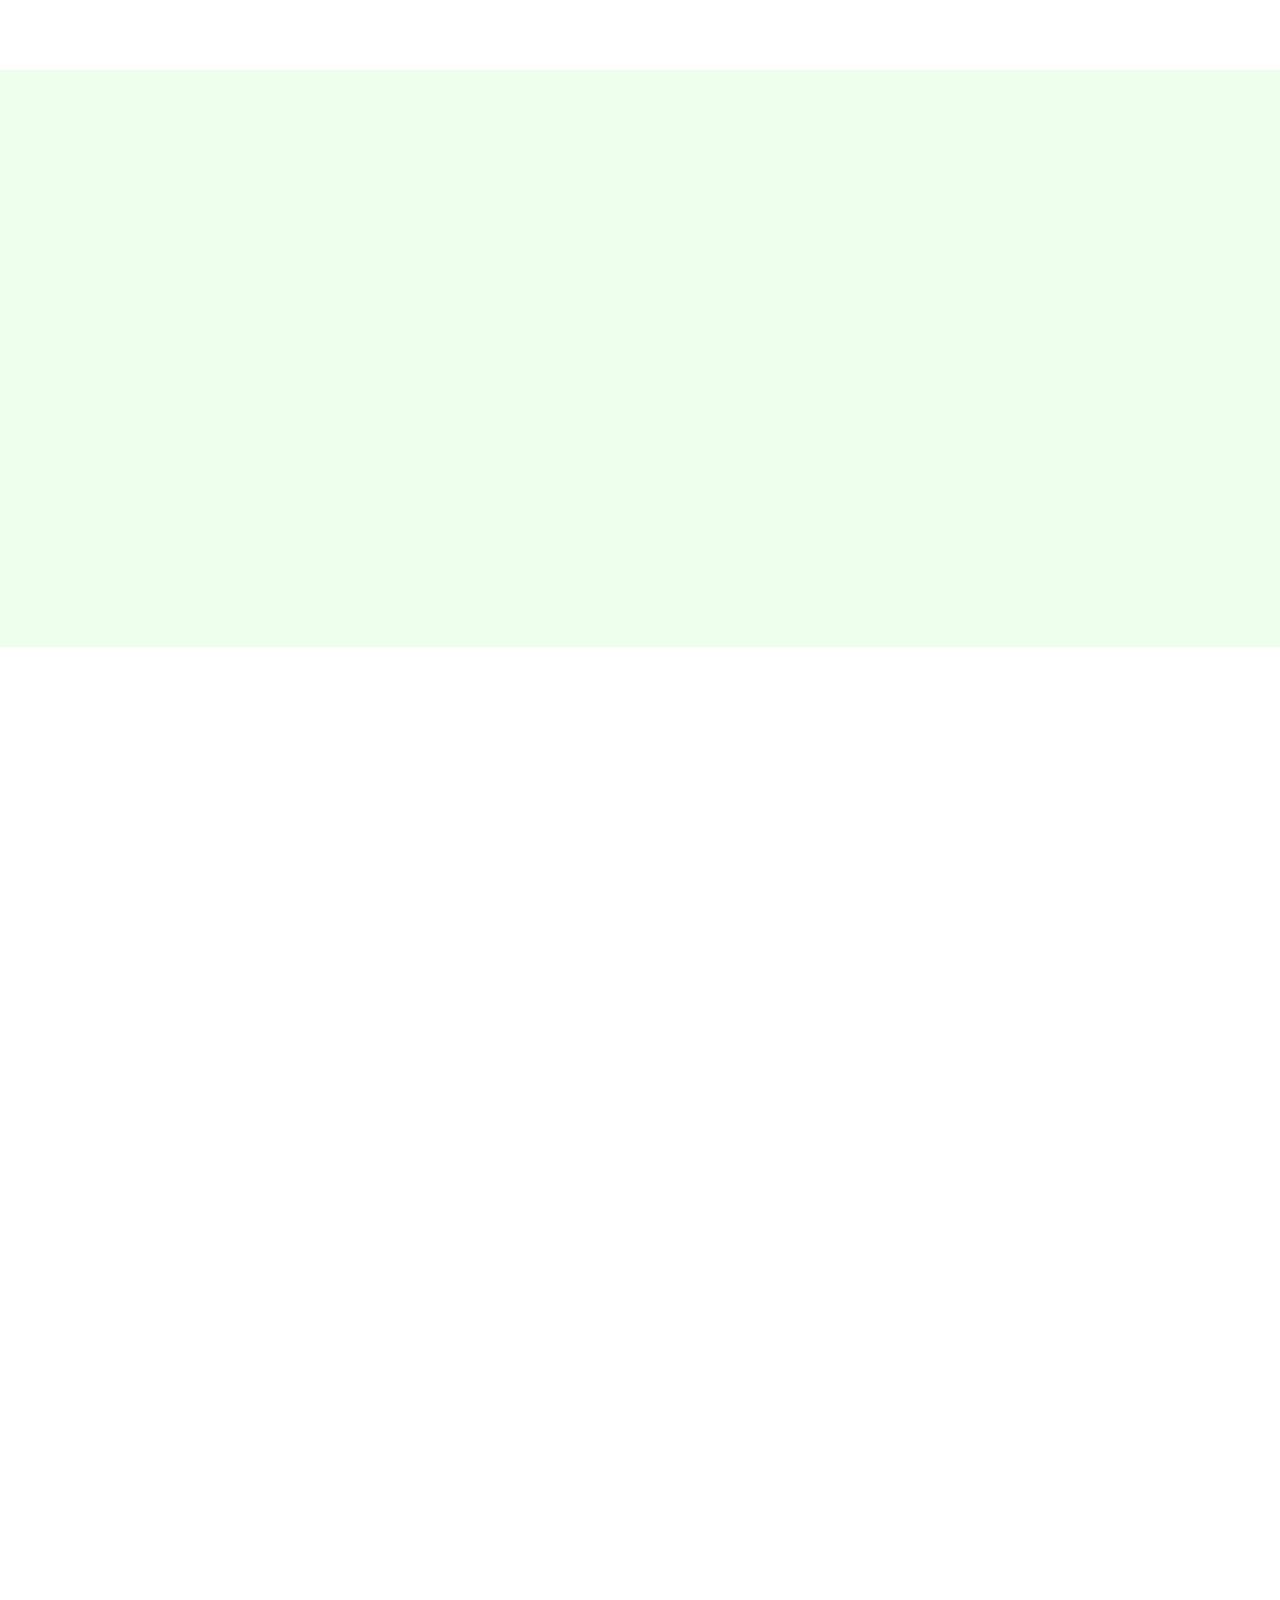
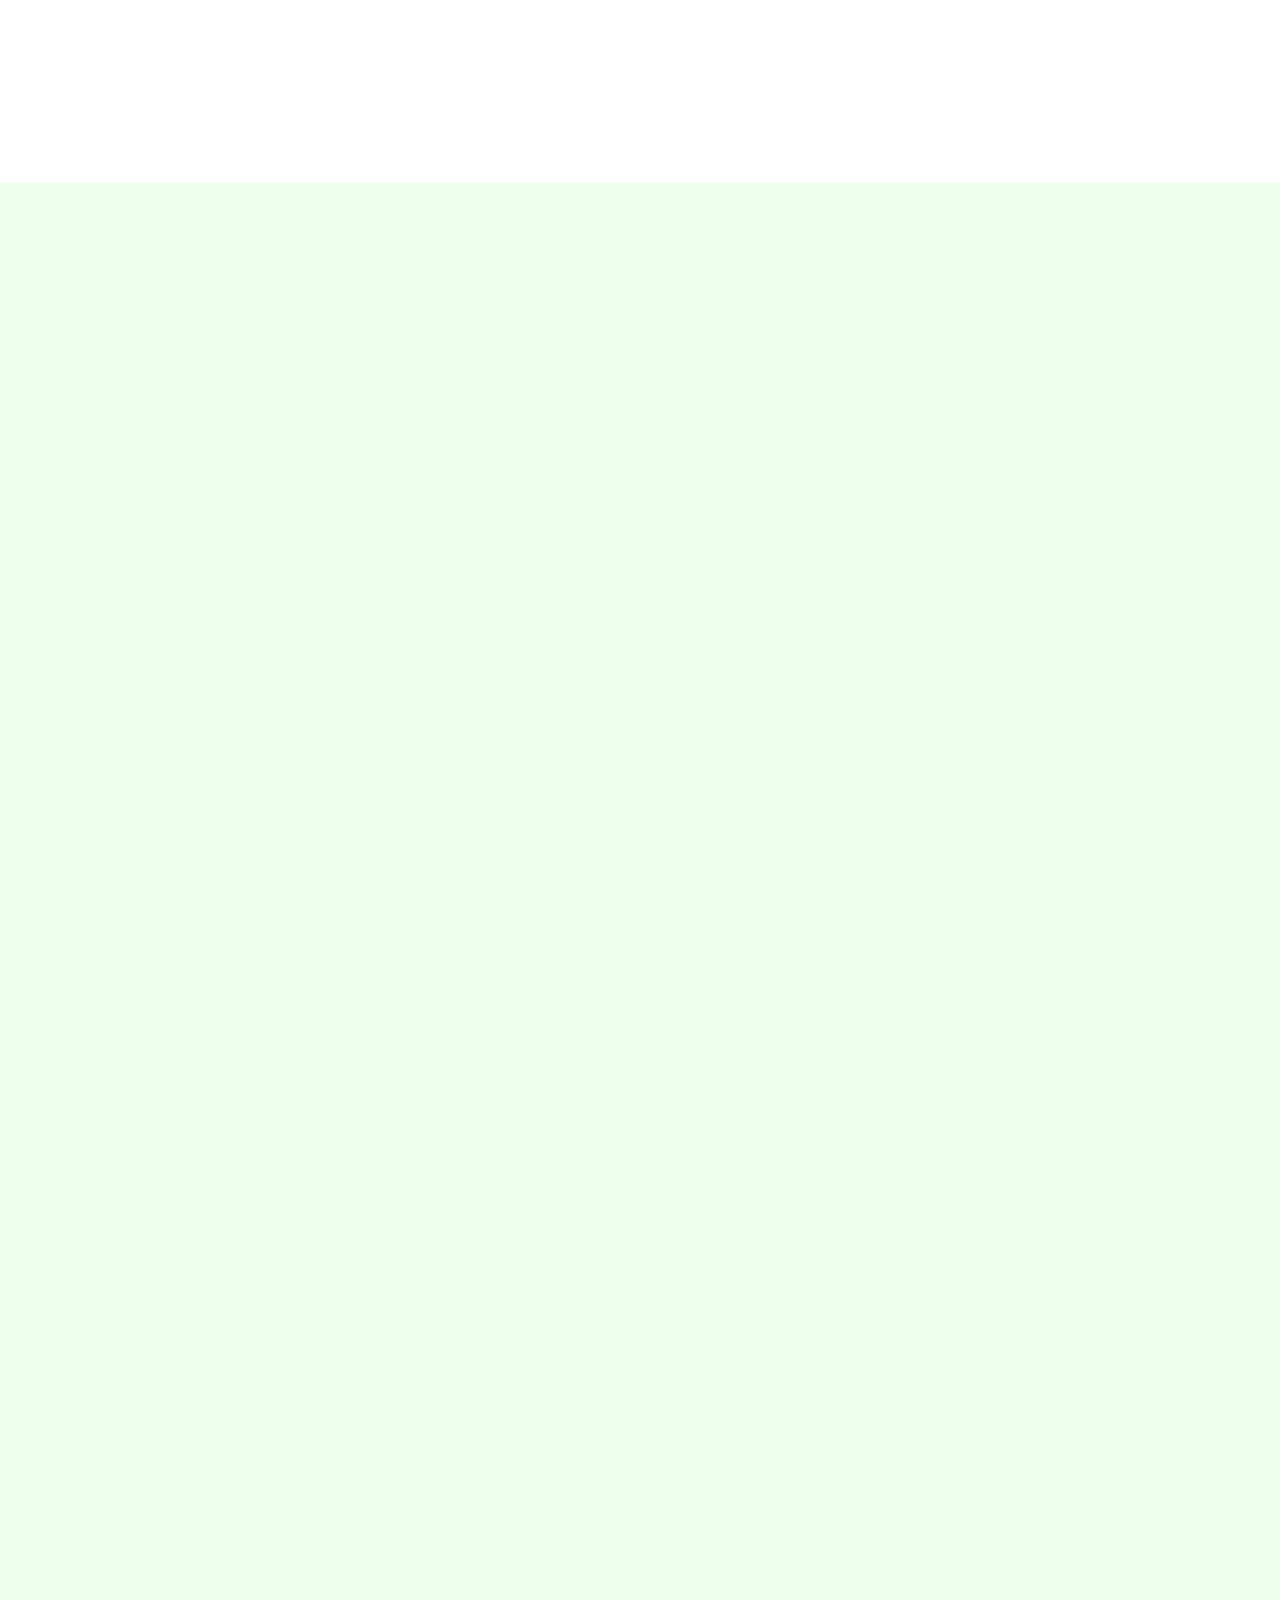
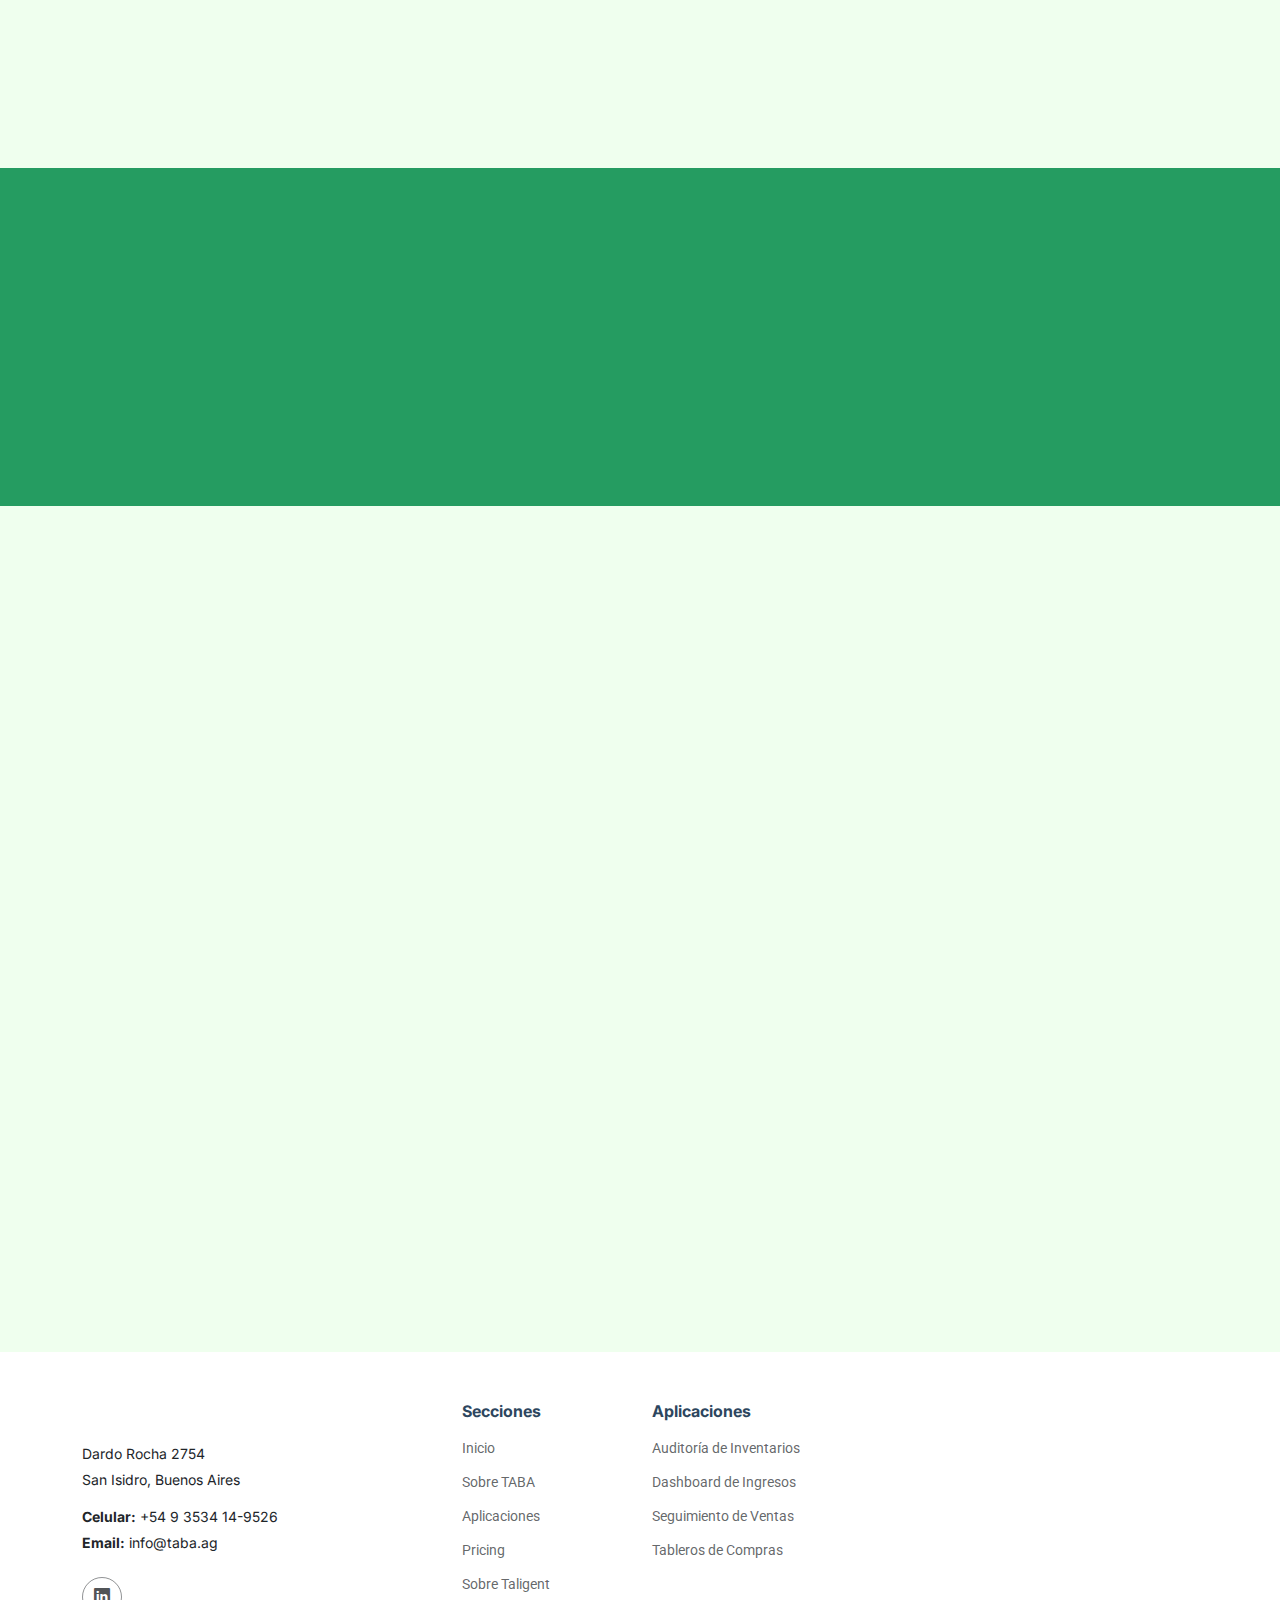
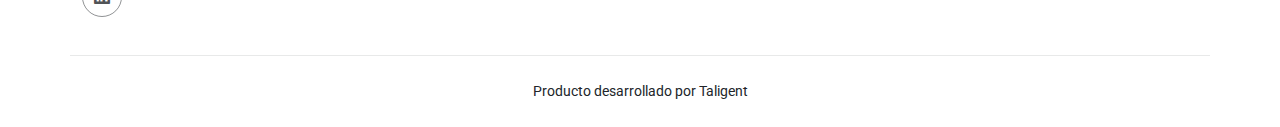
==== commit bc6a3d07: "Update index.html" ====
--- a/index.html
+++ b/index.html
@@ -303,13 +303,8 @@
               <div>
                 <h3>Auditoría de Inventarios</h3>
                 <p>Realizá controles de stock de manera rápida, digital y segura. 
-<<<<<<< HEAD
-                  <br> Permite controlar cada planta, depósito y recinto en cuestión de segundos y recibí el reporte automático al finalizar.</p>
-                <a href="#" class="read-more">Conocer más <i class="bi bi-arrow-right"></i></a>
-=======
                   <br> Conocé los números de tu stock, evitá pérdidas y conocé el estado de tus centros diariamente.</p>
                 <a href="service-details.html" class="read-more">Conocer más <i class="bi bi-arrow-right"></i></a>
->>>>>>> 2346a6325c3c9e964d56911acb71562b5205243d
               </div>
             </div>
           </div><!-- End Service Card -->
@@ -334,13 +329,8 @@
               </div>
               <div>
                 <h3>Tablero de Compras</h3>
-<<<<<<< HEAD
                 <p>¿Qué pasa con los egresos de tu empresa? Proveedores y gastos. Conocé la evolución de tus commodities, tu historial de compras y la proyección próxima</p>
                 <a href="#" class="read-more">Conocer más <i class="bi bi-arrow-right"></i></a>
-=======
-                <p>¿Qué pasa con los egresos de tu empresa? Proveedores y gastos. Conocé la evolución de tus commodities, tu historial de compras y su proyección.</p>
-                <a href="service-details.html" class="read-more">Conocer más <i class="bi bi-arrow-right"></i></a>
->>>>>>> 2346a6325c3c9e964d56911acb71562b5205243d
               </div>
             </div>
           </div><!-- End Service Card -->
@@ -759,7 +749,23 @@
 
     </section><!-- /Stats Section -->
 
-
+<!-- Stats Section -->
+<section id="stats" class="stats section">
+
+  <div class="container" data-aos="fade-up" data-aos-delay="100">
+
+    <div class="row gy-4">
+
+      <!-- Calendly inline widget begin -->
+      <div class="calendly-inline-widget" data-url="https://calendly.com/francisco-bangerter-taligent/taba-demo" style="min-width:320px;height:700px;"></div>
+      <script type="text/javascript" src="https://assets.calendly.com/assets/external/widget.js" async></script>
+      <!-- Calendly inline widget end -->
+
+    </div>
+
+  </div>
+
+</section><!-- /Stats Section -->
 
     <!-- Pricing Section -->
     <section id="pricing" class="pricing section light-background">
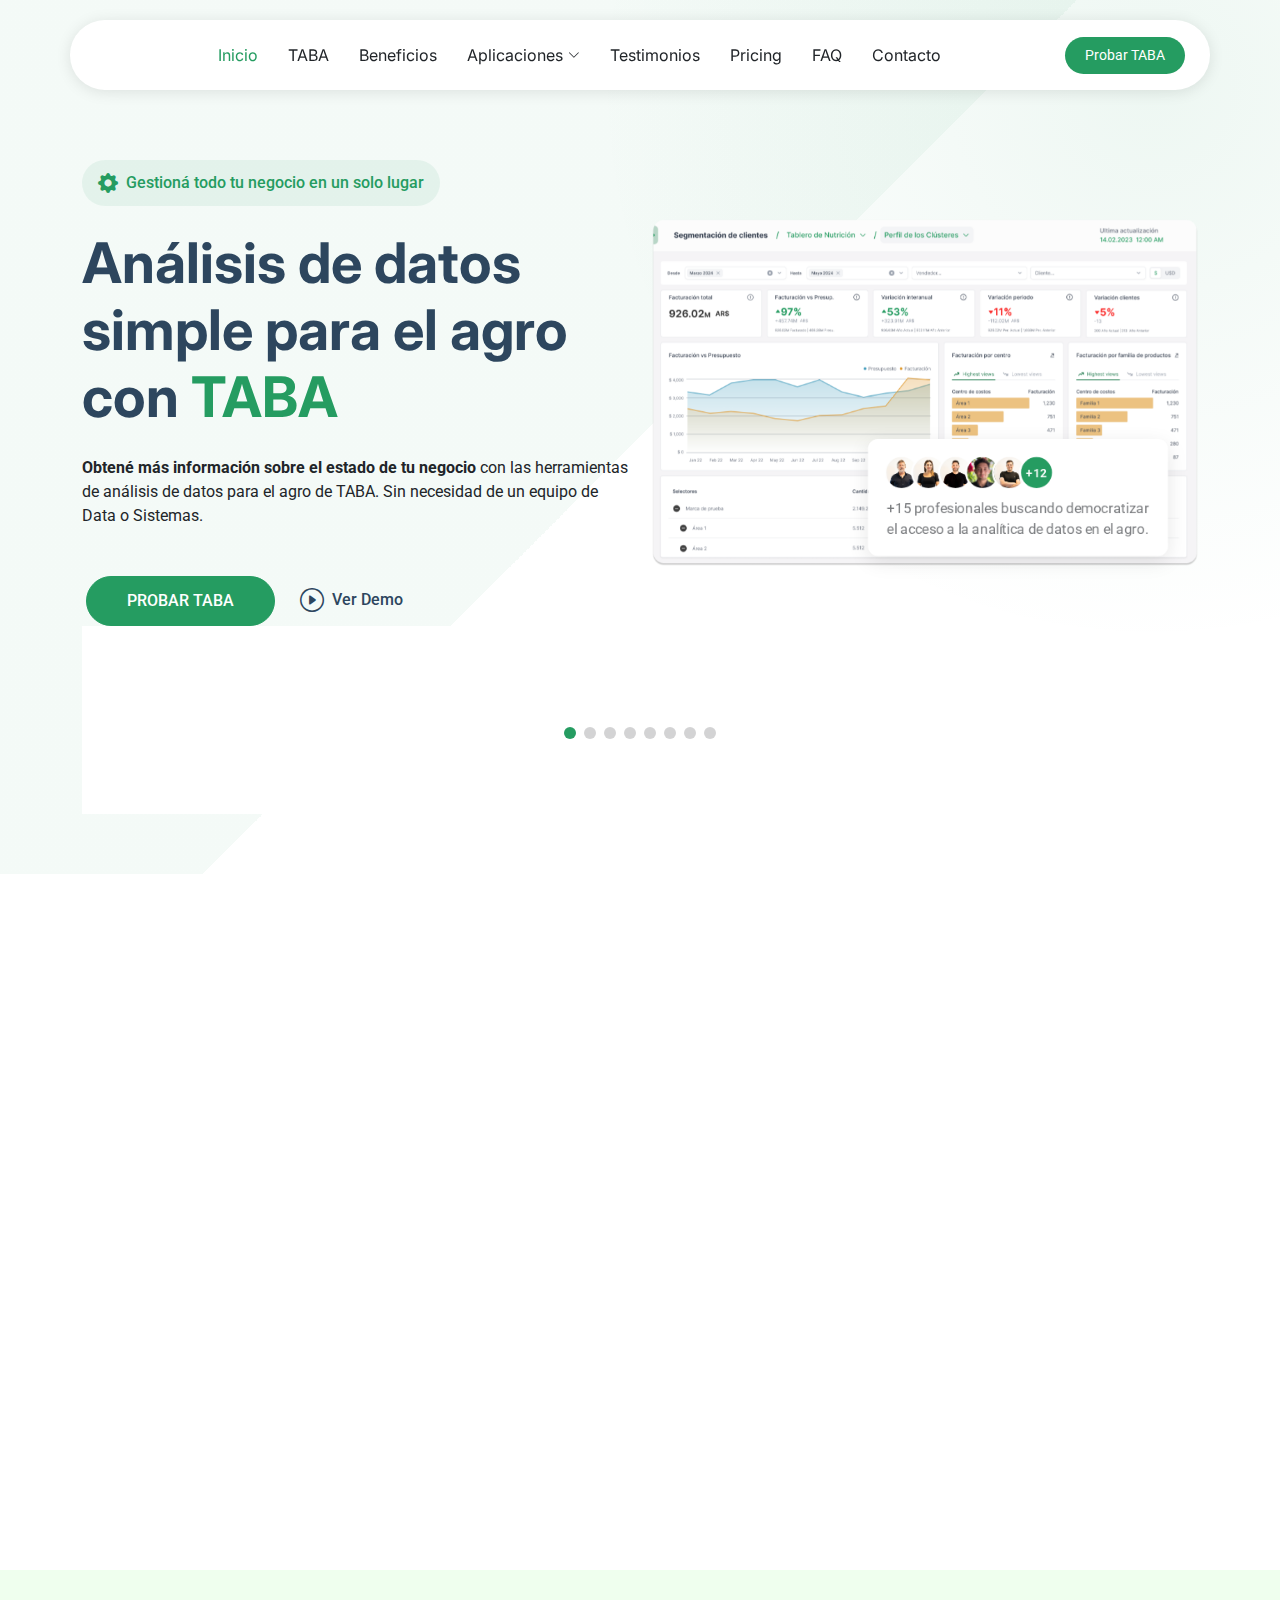
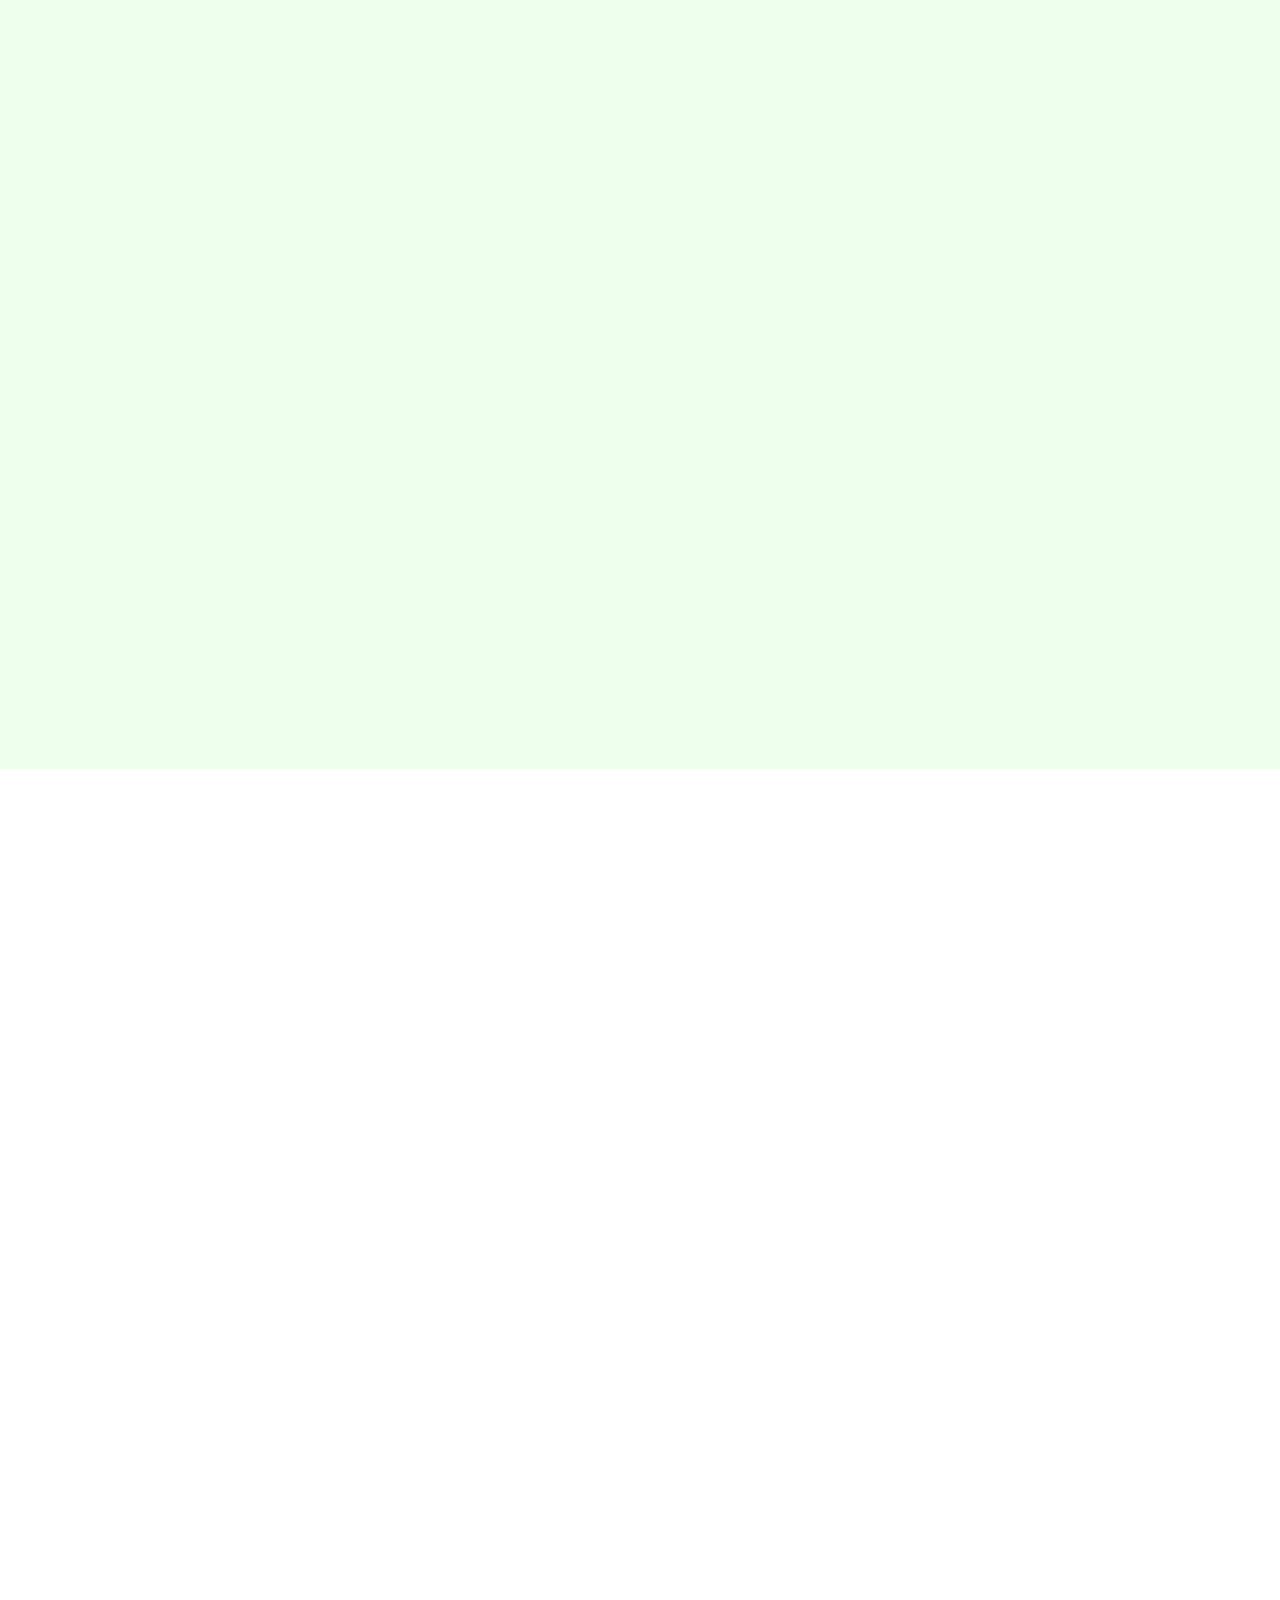
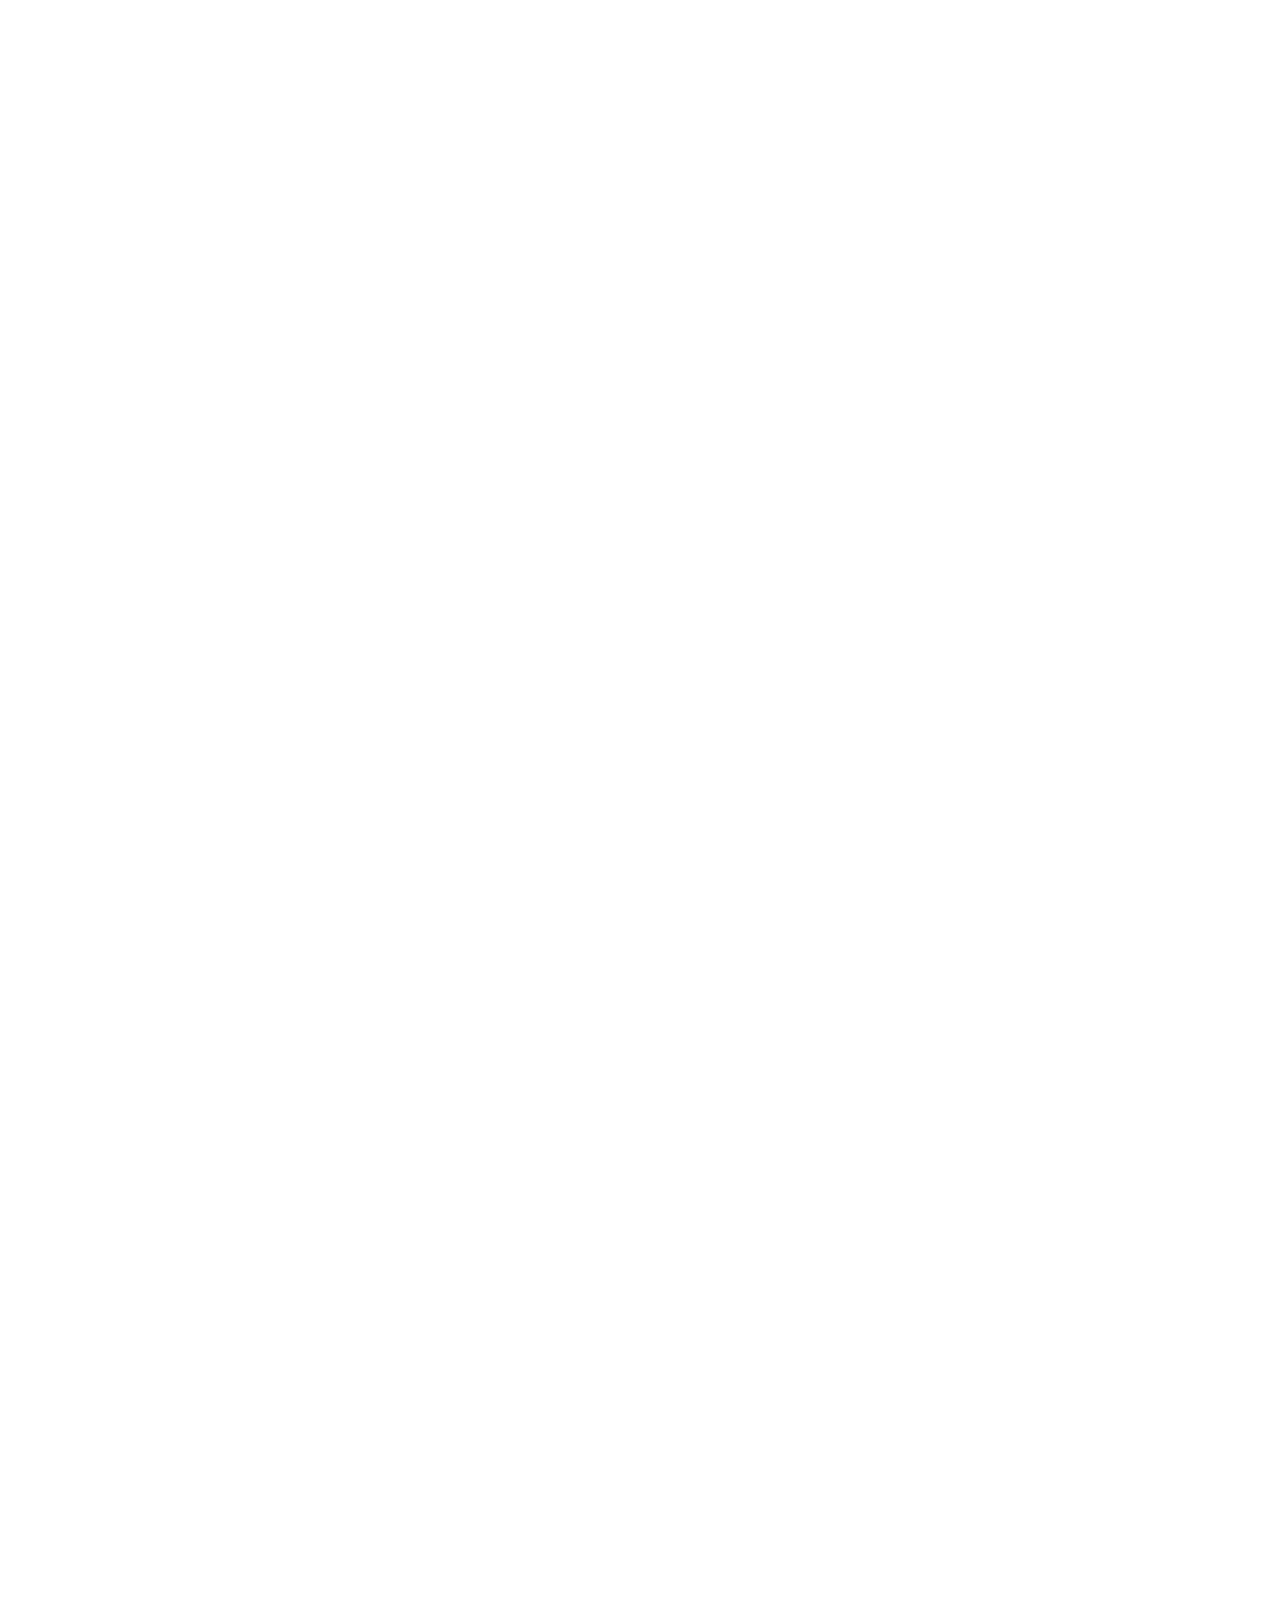
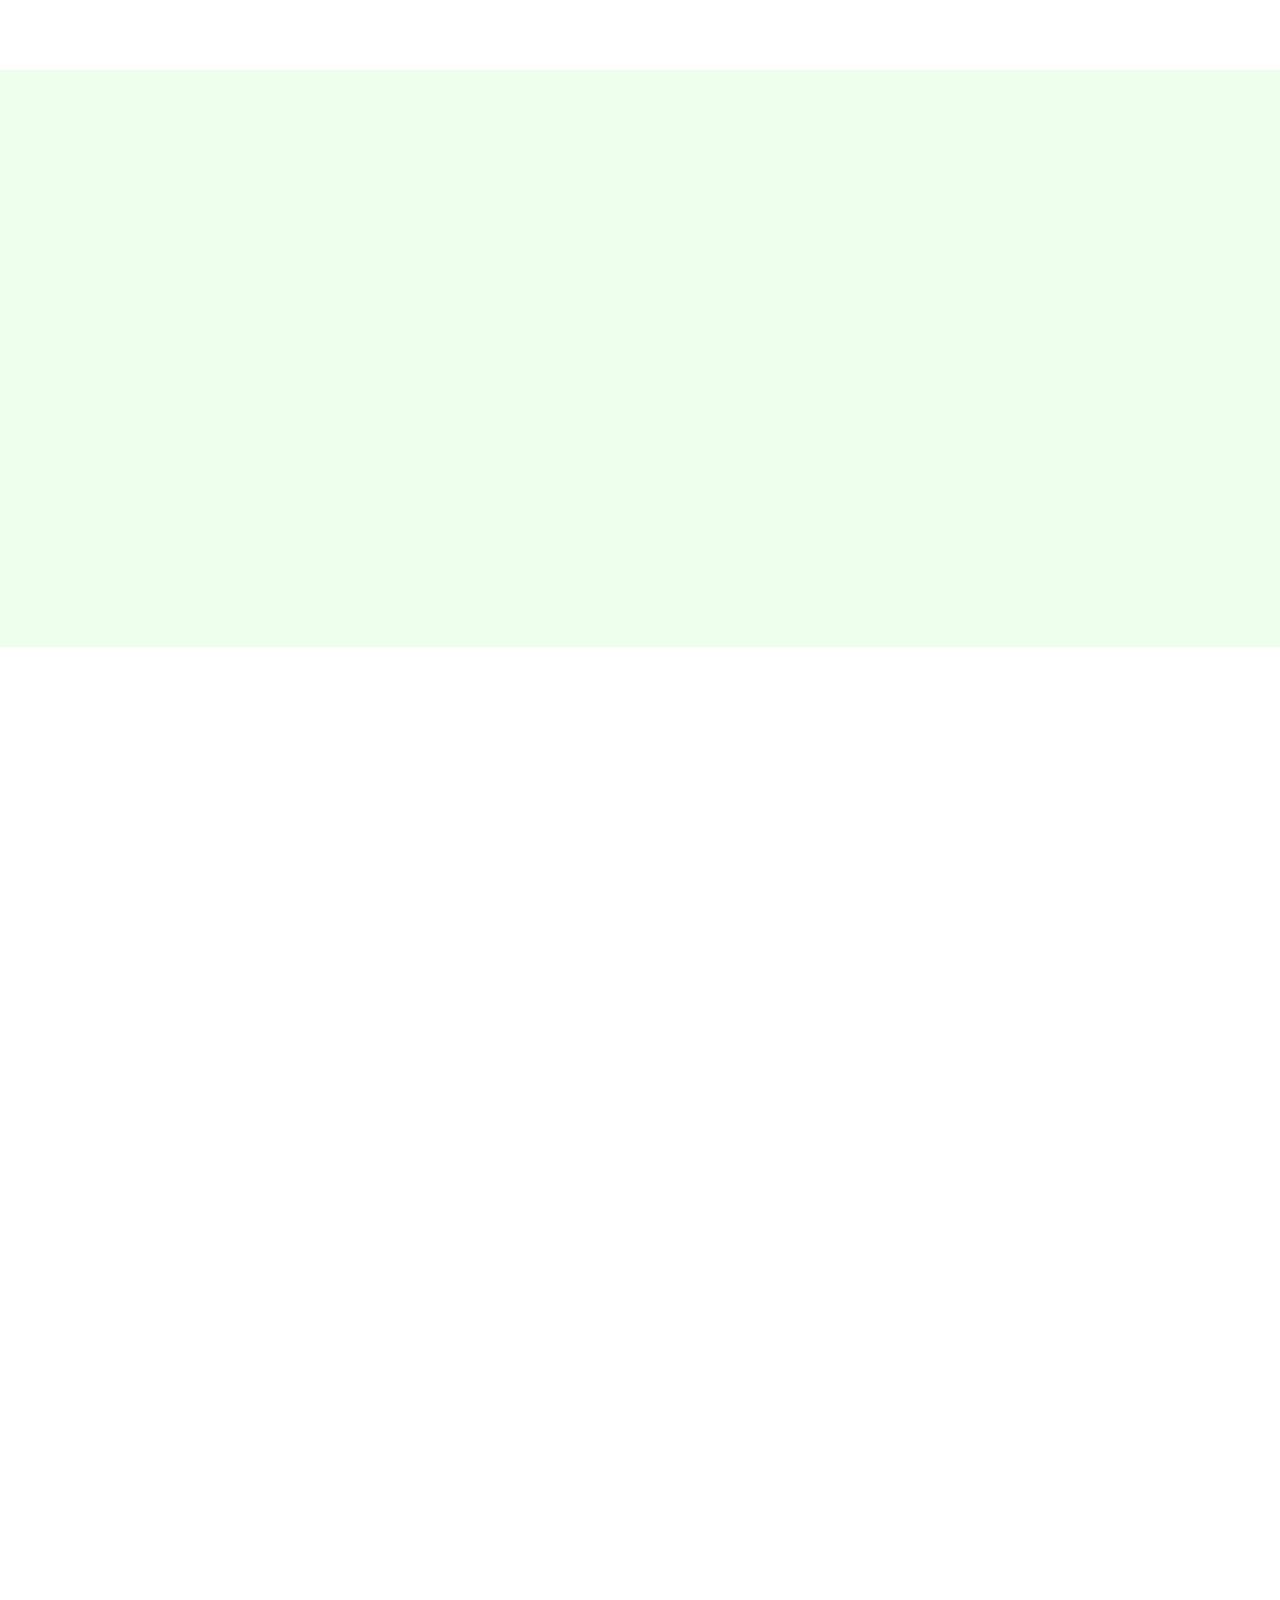
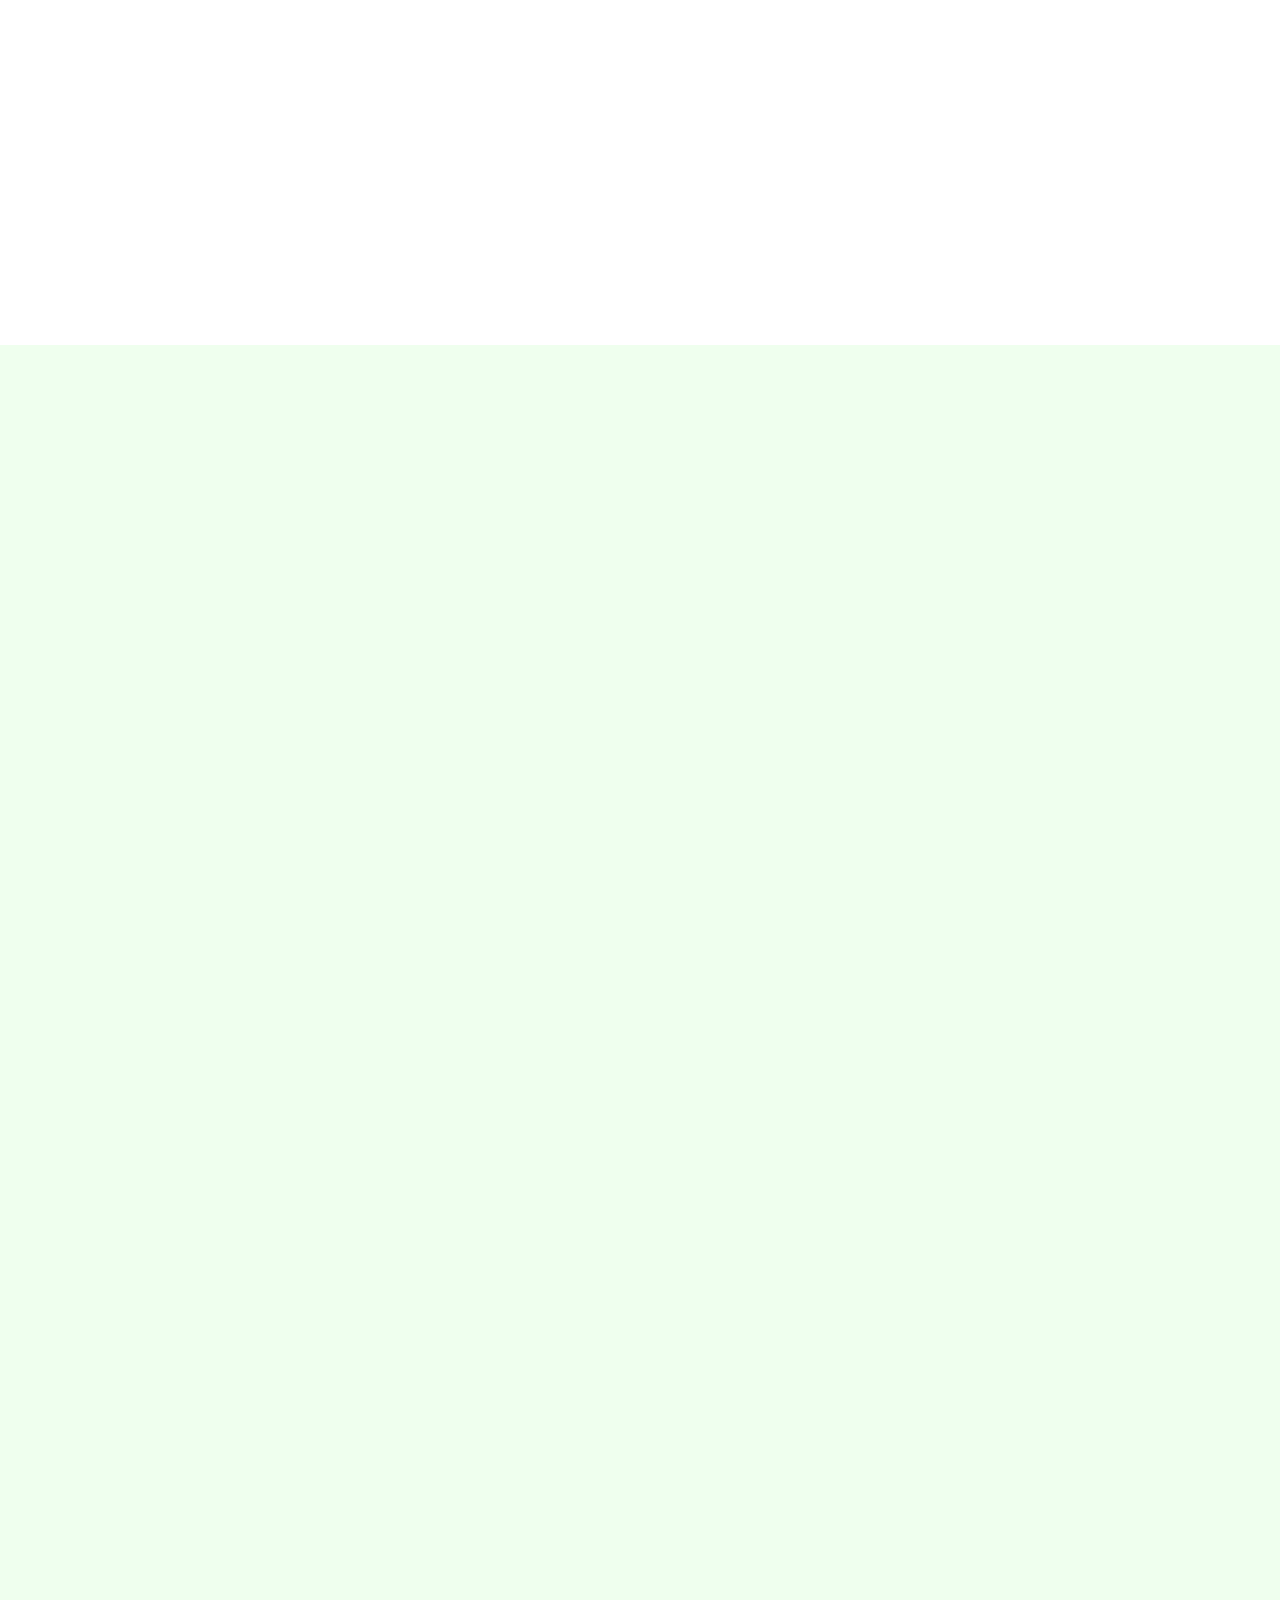
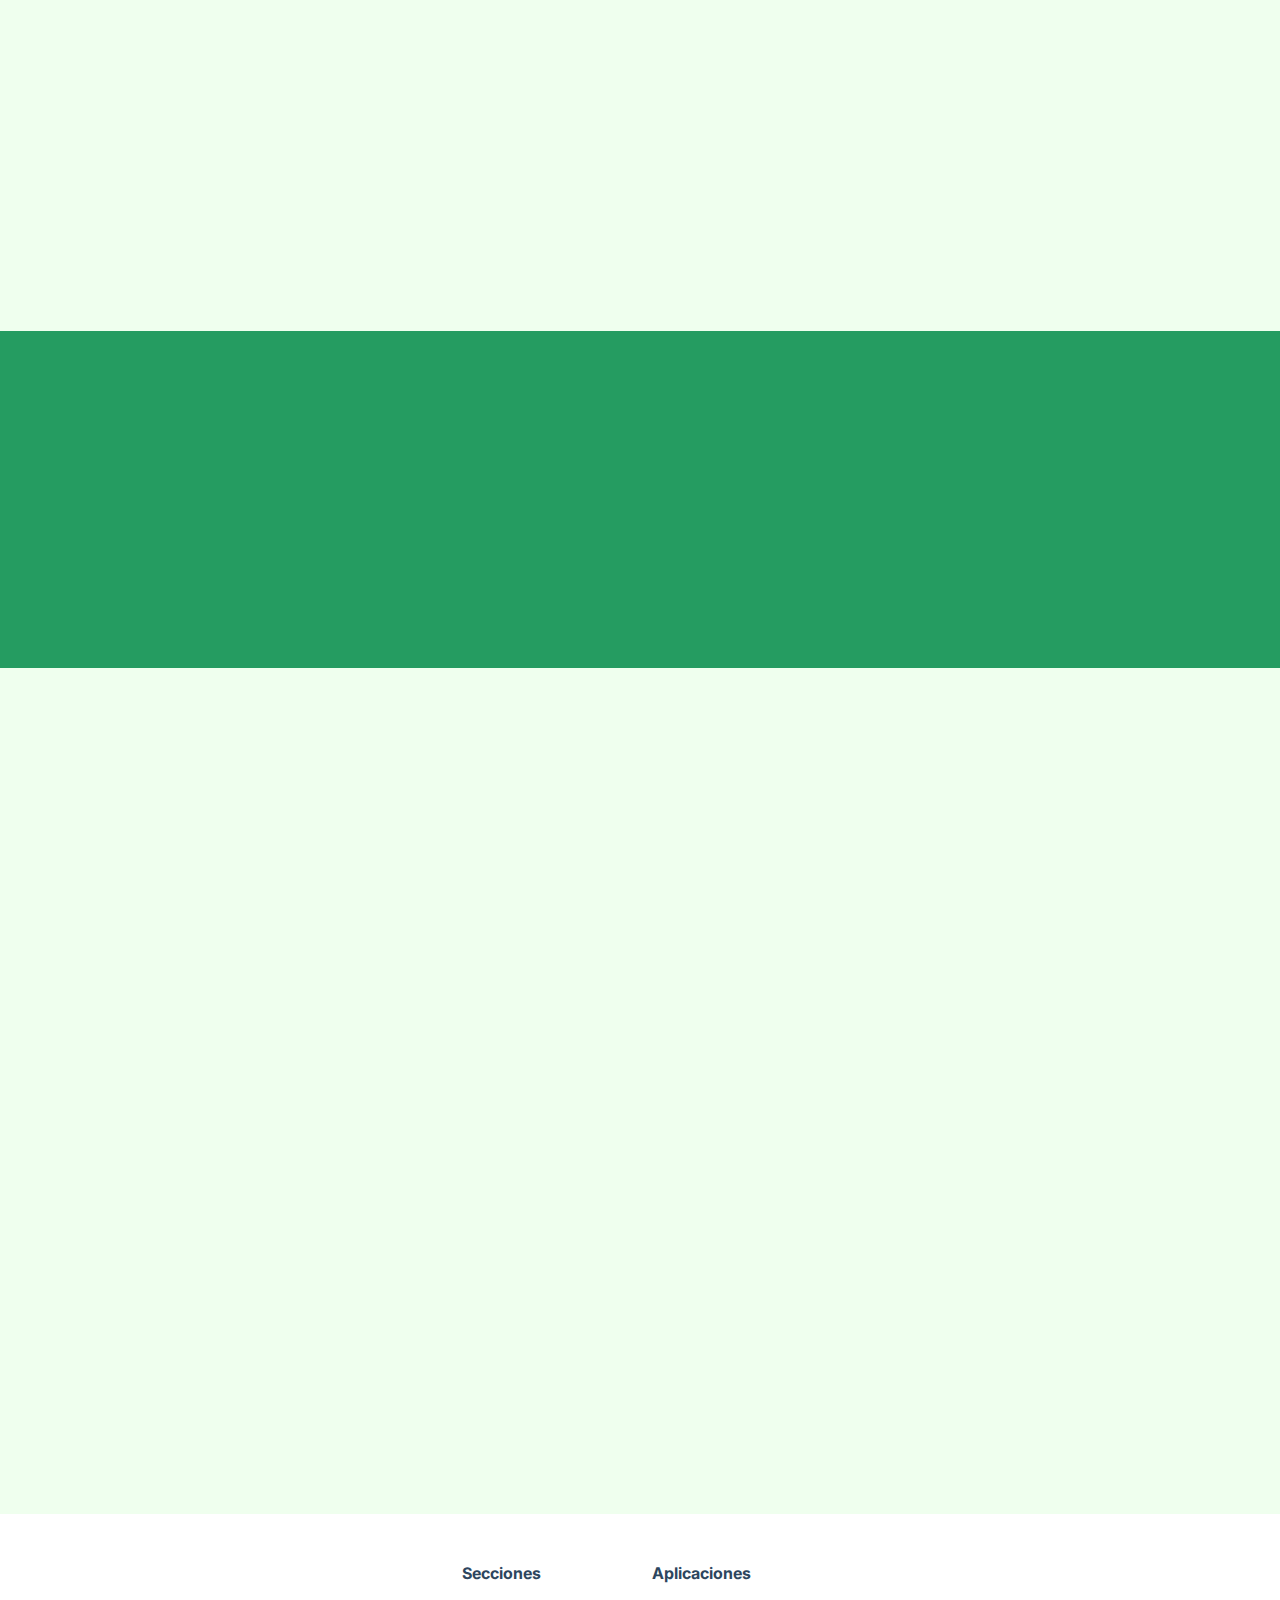
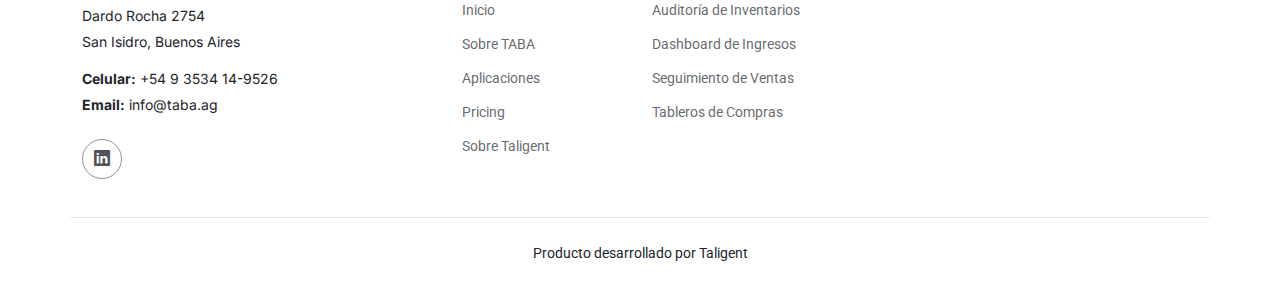
==== commit 892eb95d: "Update index.html" ====
--- a/index.html
+++ b/index.html
@@ -756,6 +756,10 @@
 
     <div class="row gy-4">
 
+      <div class="container section-title" data-aos="fade-up">
+        <h2>¿Te gustaría conocer TABA?</h2>
+        <p>Agendemos una Demo y conocé la plataforma oportunidad aplicada a tu negocio.</p>
+      </div><!-- End Section Title -->
       <!-- Calendly inline widget begin -->
       <div class="calendly-inline-widget" data-url="https://calendly.com/francisco-bangerter-taligent/taba-demo" style="min-width:320px;height:700px;"></div>
       <script type="text/javascript" src="https://assets.calendly.com/assets/external/widget.js" async></script>
